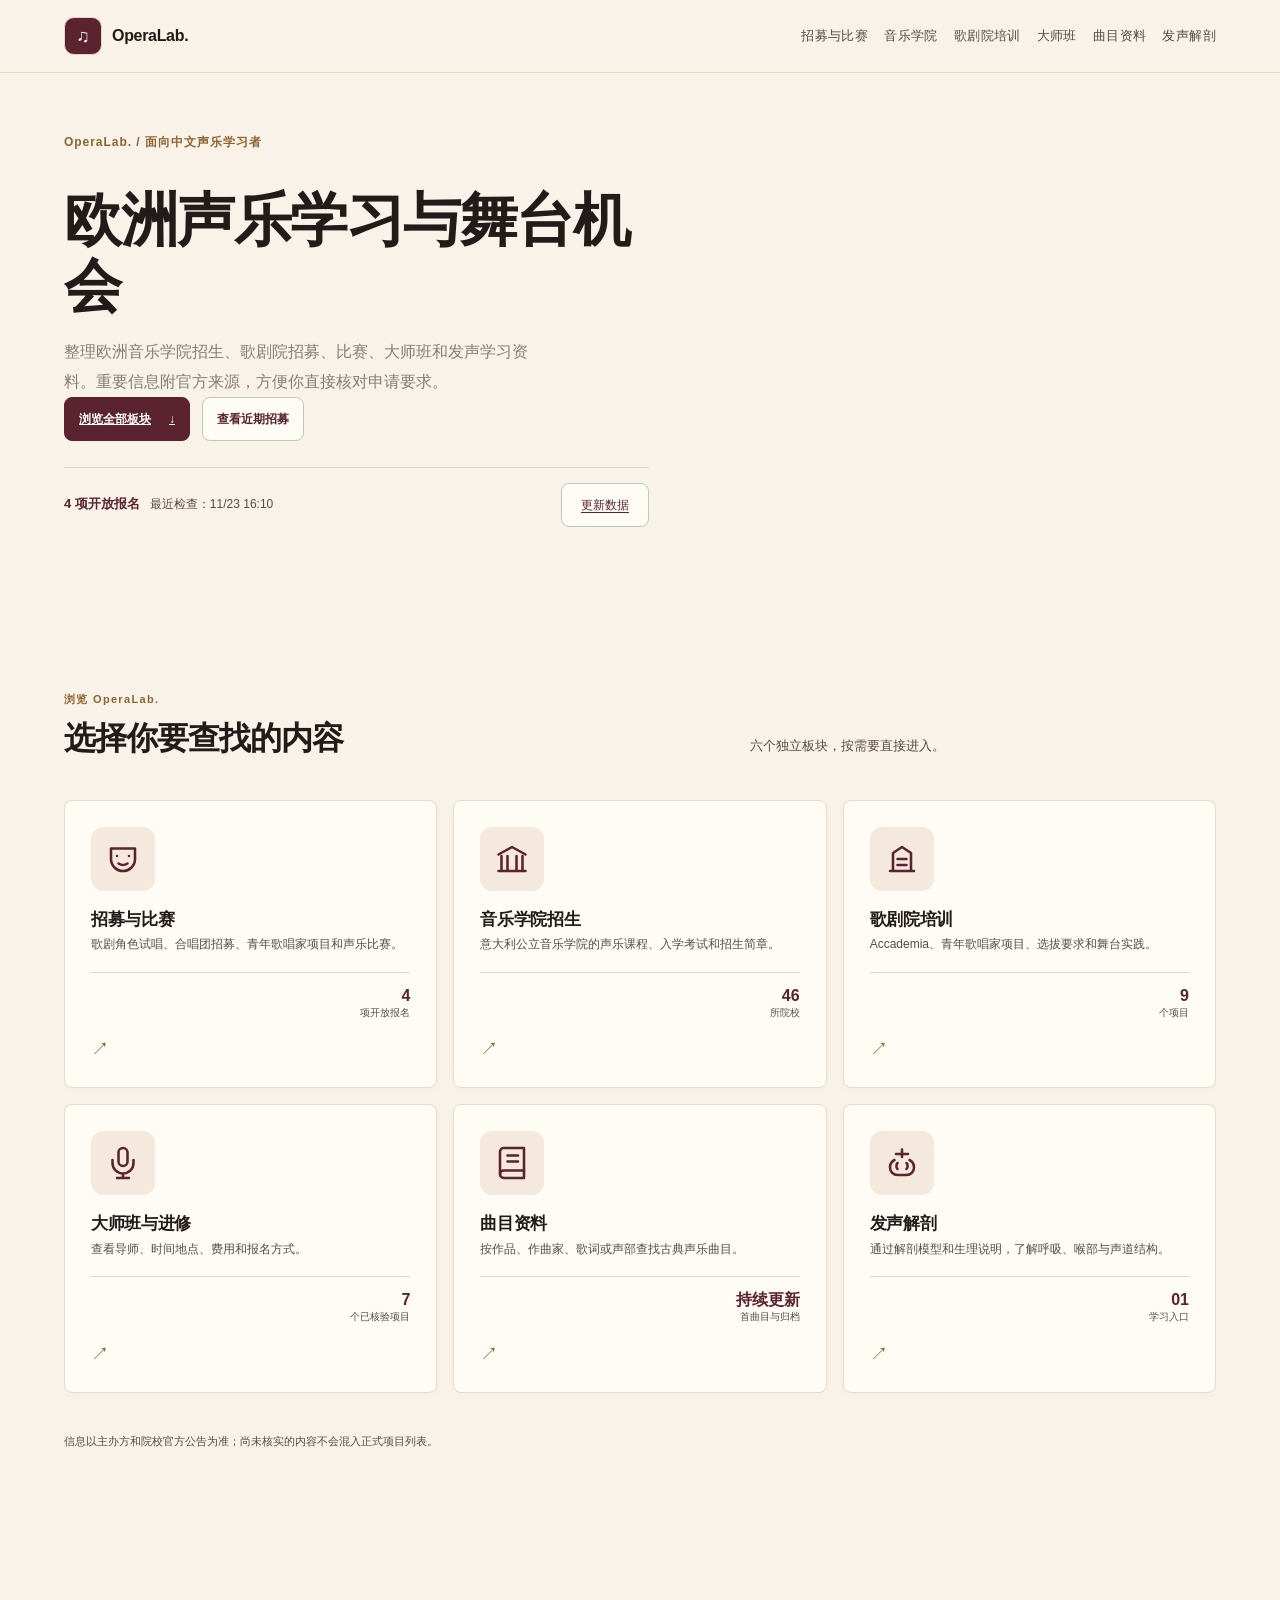
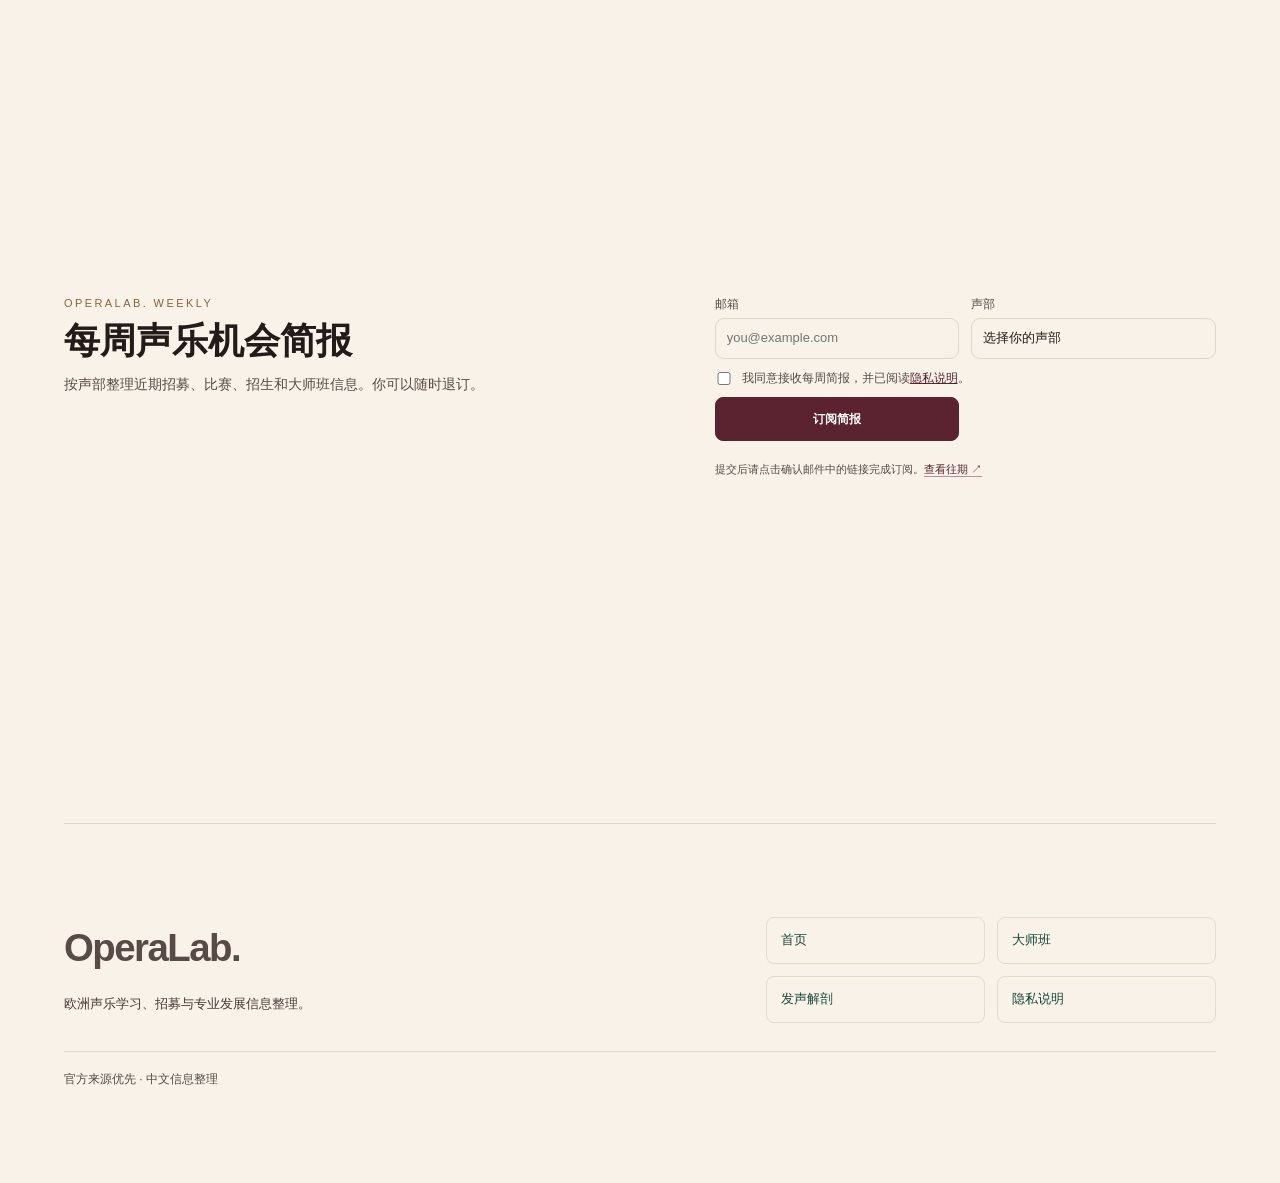
==== index.html @ c072522e "fix(analytics): use Cloudflare module beacon on index.html" ====
<!doctype html>
<html lang="zh-CN" data-type="software" data-radius="soft" data-motion>
<head>
  <meta charset="utf-8">
  <meta name="viewport" content="width=device-width, initial-scale=1, viewport-fit=cover">
  <meta name="theme-color" content="#5b2230">
  <meta name="page-type" content="software">
  <meta name="site-kind" content="software">
  <meta name="description" content="OperaLab. 为中国声乐学习者整理欧洲当前开放报名的声乐机会、音乐学院招生、比赛、大师班与古典声乐曲目资料，保留官方来源，方便核对申请要求。">
  <link rel="canonical" href="https://operalirico.github.io/Opera-Lirico/">
  <meta property="og:type" content="website">
  <meta property="og:locale" content="zh_CN">
  <meta property="og:site_name" content="OperaLab.">
  <meta property="og:title" content="OperaLab.｜欧洲声乐机会与申请信息">
  <meta property="og:description" content="为中国声乐学习者整理欧洲歌剧院招募、音乐学院招生、比赛、大师班与古典声乐曲目资料。">
  <meta property="og:url" content="https://operalirico.github.io/Opera-Lirico/">
  <meta property="og:image" content="https://operalirico.github.io/Opera-Lirico/og-image.png">
  <meta property="og:image:secure_url" content="https://operalirico.github.io/Opera-Lirico/og-image.png">
  <meta property="og:image:type" content="image/png">
  <meta property="og:image:width" content="1200">
  <meta property="og:image:height" content="630">
  <meta property="og:image:alt" content="OperaLab. 欧洲声乐机会与申请信息">
  <meta name="twitter:card" content="summary_large_image">
  <meta name="twitter:title" content="OperaLab.｜欧洲声乐机会、音乐学院招生与曲目资料">
  <meta name="twitter:description" content="为中国声乐学习者整理欧洲歌剧院招募、音乐学院招生、比赛、大师班与古典声乐曲目资料。">
  <meta name="twitter:image" content="https://operalirico.github.io/Opera-Lirico/og-image.png">
  <script type="application/ld+json">
  {
    "@context": "https://schema.org",
    "@type": "WebSite",
    "name": "OperaLab.",
    "alternateName": "OperaLab.",
    "url": "https://operalirico.github.io/Opera-Lirico/",
    "inLanguage": "zh-CN",
    "description": "为中国声乐学习者整理欧洲歌剧院招募、音乐学院招生、比赛、大师班与古典声乐曲目资料。"
  }
  </script>
  <meta name="apple-mobile-web-app-capable" content="yes">
  <meta name="apple-mobile-web-app-status-bar-style" content="black-translucent">
  <link rel="manifest" href="manifest.webmanifest">
  <link rel="icon" href="icon.svg" type="image/svg+xml">
  <link rel="apple-touch-icon" href="icon.svg">
  <link rel="stylesheet" href="styles.css?v=ux19">
  <link rel="stylesheet" href="hero-facts.css?v=1">
  <link rel="stylesheet" href="taste-home.css?v=1">
  <link rel="stylesheet" href="assets/motion/motion.css">
  <link rel="stylesheet" href="home-fix.css?v=1">
  <link rel="stylesheet" href="theme-wine.css?v=1">
  <link rel="stylesheet" href="taste-fix.css?v=1">
  <link rel="stylesheet" href="assets/opera-clean.css?v=1">
  <link rel="stylesheet" href="assets/motion/site-motion.css?v=1">
  <script>document.documentElement.classList.add('m-enter');setTimeout(()=>document.documentElement.classList.add('m-enter-done'),700)</script>
  <title>OperaLab.｜欧洲声乐机会、音乐学院招生与曲目资料</title>
</head>
<body class="taste-home">
  <header class="topbar nav">
  <a class="skip-link" href="#main-content">跳转至主要内容</a>
  <div class="wrap topbar-inner">
    <a class="brand" href="./" aria-label="OperaLab. 首页"><span class="brand-mark" aria-hidden="true">♫</span><span class="brand-text">OperaLab.</span></a>
    <nav class="nav-links" aria-label="主要板块">
      <a href="#open-calls" data-open="open-calls">招募与比赛</a>
      <a href="#conservatori" data-open="conservatori">音乐学院</a>
      <a href="#opera-academies" data-open="opera-academies">歌剧院培训</a>
      <a href="masterclasses.html">大师班</a>
      <a href="#music-library" data-open="music-library">曲目资料</a>
      <a href="voice-anatomy.html">发声解剖</a>
    </nav>
    <button id="installButton" class="install-button" hidden>安装到主屏幕</button>
  </div>
</header>
  <main id="main-content">
    <section id="top" class="shell wrap home-hero hero" data-enter aria-labelledby="home-title">
  <div class="home-hero-copy">
    <div class="home-kicker">OperaLab. / 面向中文声乐学习者</div>
    <h1 id="home-title">欧洲声乐学习与舞台机会</h1>
    <p class="home-lede" data-moment="word-highlight">整理欧洲音乐学院招生、歌剧院招募、比赛、大师班和发声学习资料。重要信息附官方来源，方便你直接核对申请要求。</p>
    <div class="home-actions">
      <a class="home-button home-button--primary" href="#tiles">浏览全部板块 <span aria-hidden="true">↓</span></a>
      <button class="home-text-link" type="button" data-open="open-calls">查看近期招募</button>
    </div>
    <div class="home-proof">
      <span class="home-proof-line"><b><span id="factCalls">—</span> 项开放报名</b><span id="updatedAt">正在载入最新数据…</span></span>
      <button id="refreshButton" class="home-refresh" type="button">更新数据</button>
    </div>
  </div>
</section>
    <section class="shell wrap home-section home-sections" id="tiles" aria-labelledby="opportunity-title">
  <div class="home-section-head">
    <div><span class="home-section-index">浏览 OperaLab.</span><h2 id="opportunity-title">选择你要查找的内容</h2></div>
    <p>六个独立板块，按需要直接进入。</p>
  </div>
  <div class="home-card-grid">
    <button class="tile" type="button" data-open="open-calls">
      <span class="tile-icon" aria-hidden="true"><svg viewBox="0 0 24 24" fill="none" stroke="currentColor" stroke-width="1.7" stroke-linecap="round" stroke-linejoin="round"><path d="M4 5h16v7a8 8 0 0 1-16 0z"/><path d="M8 10h.01M16 10h.01M9 15q3 2 6 0"/></svg></span>
      <span class="tile-main"><span class="tile-title">招募与比赛</span><span class="tile-desc">歌剧角色试唱、合唱团招募、青年歌唱家项目和声乐比赛。</span></span>
      <span class="tile-stat"><b id="statCalls">—</b><small>项开放报名</small></span><span class="tile-arrow" aria-hidden="true">↗</span>
    </button>
    <button class="tile" type="button" data-open="conservatori">
      <span class="tile-icon" aria-hidden="true"><svg viewBox="0 0 24 24" fill="none" stroke="currentColor" stroke-width="1.7" stroke-linecap="round" stroke-linejoin="round"><path d="m3 9 9-5 9 5M5 10v9m4-9v9m6-9v9m4-9v9M3 20h18"/></svg></span>
      <span class="tile-main"><span class="tile-title">音乐学院招生</span><span class="tile-desc">意大利公立音乐学院的声乐课程、入学考试和招生简章。</span></span>
      <span class="tile-stat"><b id="statSchools">—</b><small>所院校</small></span><span class="tile-arrow" aria-hidden="true">↗</span>
    </button>
    <button class="tile" type="button" data-open="opera-academies">
      <span class="tile-icon" aria-hidden="true"><svg viewBox="0 0 24 24" fill="none" stroke="currentColor" stroke-width="1.7" stroke-linecap="round" stroke-linejoin="round"><path d="M4 20h16M6 20V8l6-4 6 4v12M9 12h6M9 16h6"/></svg></span>
      <span class="tile-main"><span class="tile-title">歌剧院培训</span><span class="tile-desc">Accademia、青年歌唱家项目、选拔要求和舞台实践。</span></span>
      <span class="tile-stat"><b id="statAcademies">—</b><small>个项目</small></span><span class="tile-arrow" aria-hidden="true">↗</span>
    </button>
    <a class="tile tile-link" href="masterclasses.html">
      <span class="tile-icon" aria-hidden="true"><svg viewBox="0 0 24 24" fill="none" stroke="currentColor" stroke-width="1.7" stroke-linecap="round" stroke-linejoin="round"><rect x="9" y="2" width="6" height="12" rx="3"/><path d="M5 10v2a7 7 0 0 0 14 0v-2M12 19v3M8 22h8"/></svg></span>
      <span class="tile-main"><span class="tile-title">大师班与进修</span><span class="tile-desc">查看导师、时间地点、费用和报名方式。</span></span>
      <span class="tile-stat"><b id="statMasterclasses">—</b><small>个已核验项目</small></span><span class="tile-arrow" aria-hidden="true">↗</span>
    </a>
    <button class="tile" type="button" data-open="music-library">
      <span class="tile-icon" aria-hidden="true"><svg viewBox="0 0 24 24" fill="none" stroke="currentColor" stroke-width="1.7" stroke-linecap="round" stroke-linejoin="round"><path d="M4 19.5A2.5 2.5 0 0 1 6.5 17H20"/><path d="M6.5 2H20v20H6.5A2.5 2.5 0 0 1 4 19.5v-15A2.5 2.5 0 0 1 6.5 2z"/><path d="M9 7h7M9 11h7"/></svg></span>
      <span class="tile-main"><span class="tile-title">曲目资料</span><span class="tile-desc">按作品、作曲家、歌词或声部查找古典声乐曲目。</span></span>
      <span class="tile-stat"><b id="statSongs">—</b><small>首曲目与归档</small></span><span class="tile-arrow" aria-hidden="true">↗</span>
    </button>
    <a class="tile tile-link" href="voice-anatomy.html">
      <span class="tile-icon" aria-hidden="true"><svg viewBox="0 0 24 24" fill="none" stroke="currentColor" stroke-width="1.7" stroke-linecap="round" stroke-linejoin="round"><path d="M12 3v5M8 6h8M7 10c-2 1-3 3-3 5a5 5 0 0 0 5 5h6a5 5 0 0 0 5-5c0-2-1-4-3-5"/><path d="M9 12c-1 1-1 3 0 4m6-4c1 1 1 3 0 4"/></svg></span>
      <span class="tile-main"><span class="tile-title">发声解剖</span><span class="tile-desc">通过解剖模型和生理说明，了解呼吸、喉部与声道结构。</span></span>
      <span class="tile-stat"><b>01</b><small>学习入口</small></span><span class="tile-arrow" aria-hidden="true">↗</span>
    </a>
  </div>
  <p class="home-source-note">信息以主办方和院校官方公告为准；尚未核实的内容不会混入正式项目列表。</p>
</section>
    <section class="shell wrap section panel" id="open-calls" hidden>
      <button class="panel-back" type="button" data-back="tiles">← 返回首页</button>
      <div class="section-head">
        <div><div class="eyebrow">Auditions · Competitions</div><h2>近期开放项目</h2><p>这里整理目前开放报名的声乐机会，包括试唱、比赛和培训项目。截止日期按意大利当地时间显示；报名前请查看主办方最新公告，确认具体要求。</p></div>
        <span id="opportunityCount" class="count-pill">—</span>
      </div>
      <div id="opportunities" class="opportunity-list" aria-live="polite"></div>
    </section>
    <section class="shell wrap section music-section panel" id="music-library" hidden>
      <button class="panel-back" type="button" data-back="tiles">← 返回入口</button>
      <div class="section-head">
        <div><div class="eyebrow">Vocal Repertoire</div><h2>咏叹调及艺术歌曲汇总</h2><p>按作品名称、作曲家、歌词或声部查找歌剧咏叹调、各国艺术歌曲及其他古典声乐作品。各条目会提供目前已整理的作品信息和相关来源。</p></div>
        <span id="repertoireCount" class="count-pill">读取曲目…</span>
      </div>
      <form id="musicSearchForm" class="music-search" role="search">
        <label class="music-search-field">
          <span aria-hidden="true">⌕</span>
          <input id="musicSearchInput" type="search" placeholder="搜索作品、作曲家或歌词，例如 An die Musik" autocomplete="off" aria-label="搜索声乐曲目">
        </label>
        <button type="submit">搜索</button>
      </form>
      <div class="music-filter-row"><label class="music-voice-filter"><span>按声部筛选</span><select id="musicVoiceFilter" aria-label="按声部筛选曲目"><option value="all">全部声部</option><option value="tenor">男高音</option><option value="soprano">女高音</option><option value="mezzo">女中音</option><option value="contralto">女低音</option><option value="baritone">男中音</option><option value="bass">男低音</option></select></label></div>
      <div class="chipbar">
        <span>热门作品：</span>
        <button type="button" class="search-chip" data-query="Nessun dorma">Nessun dorma</button>
        <button type="button" class="search-chip" data-query="La donna è mobile">La donna è mobile</button>
        <button type="button" class="search-chip" data-query="Amarilli, mia bella">Amarilli</button>
        <button type="button" class="search-chip" data-query="Una furtiva lagrima">Una furtiva lagrima</button>
        <button type="button" class="search-chip" data-query="Nina">Nina</button>
        <button type="button" class="search-chip" data-query="Lascia ch'io pianga">Lascia ch'io pianga</button>
        <button type="button" class="search-chip" data-query="O mio babbino caro">O mio babbino caro</button>
        <button type="button" class="search-chip" data-query="Casta Diva">Casta Diva</button>
        <button type="button" class="search-chip" data-query="An die Musik">An die Musik</button>
        <button type="button" class="search-chip" data-query="Ständchen">Ständchen</button>
        <button type="button" class="search-chip" data-query="L'invitation au voyage">Duparc · L'invitation</button>
        <button type="button" class="search-chip" data-query="Ideale">Ideale</button>
      </div>
      <div id="musicSearchResults" aria-live="polite"></div>
      <p class="music-rights-note">点击“原文朗读”将跳转至 Google 翻译收听发音；乐谱链接将打开 IMSLP 的相关作品页面。不同版本的可用性和版权状态可能不同，使用或下载前请查看对应页面说明。</p>
    </section>
    <section class="shell wrap section panel" id="conservatori" hidden>
      <button class="panel-back" type="button" data-back="tiles">← 返回入口</button>
      <div class="section-head">
        <div><div class="eyebrow">Conservatorio · Ammissioni</div><h2>意大利公立音乐学院招生</h2><p>查看已收录院校的声乐课程、入学考试要求、报名时间、考试曲目及官方招生简章。各校安排每年都可能变化，请以学校当年发布的公告为准。</p></div>
        <span id="conservatoriCount" class="count-pill">—</span>
      </div>
      <div class="cons-toolbar">
        <label class="searchbox"><span aria-hidden="true">⌕</span><input id="consSearchInput" type="search" placeholder="搜索城市或院校名称，例如：米兰、博洛尼亚" autocomplete="off" aria-label="搜索院校"></label>
        <button id="consDateOnly" class="ghost-toggle" type="button" aria-pressed="false">只显示有明确日期的院校</button>
        <button id="consExpandAll" class="ghost-toggle" type="button" aria-pressed="false">展开全部院校</button>
      </div>
      <div id="consGroups" class="cons-groups" aria-live="polite"></div>
      <div id="conservatoriEmpty"></div>
    </section>
    <section class="shell wrap section panel" id="opera-academies" hidden>
      <button class="panel-back" type="button" data-back="tiles">← 返回入口</button>
      <div class="section-head">
        <div><div class="eyebrow">Opera Accademie</div><h2>歌剧院培训项目（Accademia）</h2><p>部分歌剧院和专业机构会开设面向青年歌唱家的培训项目，内容可能包括声乐指导、角色排演和舞台实践。这类项目不一定属于学历课程；培训时长、费用、选拔方式和结业证明，请以主办方公告为准。</p></div>
        <span id="academyCount" class="count-pill">—</span>
      </div>
      <div class="cons-toolbar">
        <label class="searchbox"><span aria-hidden="true">⌕</span><input id="academySearchInput" type="search" placeholder="搜索城市、剧院或 Accademia 名称" autocomplete="off" aria-label="搜索剧院学院与专业培养项目"></label>
        <button id="academyDateOnly" class="ghost-toggle" type="button" aria-pressed="false">只显示有明确日期的项目</button>
        <button id="academyExpandAll" class="ghost-toggle" type="button" aria-pressed="false">展开全部项目</button>
      </div>
      <div id="academyGroups" class="cons-groups" aria-live="polite"></div>
      <div id="academyEmpty"></div>
    </section>
    
    
    <section class="shell wrap newsletter-panel" aria-labelledby="newsletter-title">
  <div class="newsletter-content">
    <div class="newsletter-copy">
      <div class="eyebrow">OperaLab. Weekly</div>
      <h2 id="newsletter-title">每周声乐机会简报</h2>
      <p>按声部整理近期招募、比赛、招生和大师班信息。你可以随时退订。</p>
    </div>
    <form id="newsletterForm" class="newsletter-form" novalidate>
      <label class="nl-field" for="nlEmail"><span>邮箱</span><input id="nlEmail" name="email" type="email" inputmode="email" autocomplete="email" required placeholder="you@example.com"></label>
      <label class="nl-field" for="nlVoice"><span>声部</span>
        <select id="nlVoice" name="voice" required>
          <option value="">选择你的声部</option><option value="soprano">女高音 Soprano</option><option value="mezzo_soprano">女中音 Mezzo-soprano</option><option value="contralto">女低音 Contralto</option><option value="countertenor">假声男高音 Countertenor</option><option value="tenor">男高音 Tenore</option><option value="baritone">男中音 Baritono</option><option value="bass">男低音 Basso</option><option value="all_voices">不限声部</option>
        </select>
      </label>
      <label class="nl-consent" for="nlConsent"><input id="nlConsent" type="checkbox" required><span>我同意接收每周简报，并已阅读<a href="privacy.html">隐私说明</a>。</span></label>
      <input id="nlHp" class="nl-hp" type="text" name="company" tabindex="-1" autocomplete="off" aria-hidden="true">
      <button class="newsletter-link" type="submit" id="nlSubmit">订阅简报</button>
      <p id="nlStatus" class="nl-status" role="status" aria-live="polite"></p>
      <p class="nl-note">提交后请点击确认邮件中的链接完成订阅。<a href="https://buttondown.com/wl19971007/archive" target="_blank" rel="noopener noreferrer">查看往期 ↗</a></p>
    </form>
  </div>
</section>
  </main>
  <footer class="closing wrap"><div class="footer-inner"><div class="footer-brand"><strong>OperaLab.</strong><p>欧洲声乐学习、招募与专业发展信息整理。</p></div><nav aria-label="页脚导航"><a href="./">首页</a><a href="masterclasses.html">大师班</a><a href="voice-anatomy.html">发声解剖</a><a href="privacy.html">隐私说明</a></nav><span class="footer-note">官方来源优先 · 中文信息整理</span></div></footer>
  <script src="site-config.js?v=1" defer></script>
  <script type="module" src="https://static.cloudflareinsights.com/beacon.min.js" data-cf-beacon='{"token":"42879f330b824eb4843baa5bd13ba002"}'></script>
  <script src="subscribe.js?v=1" defer></script>
  <script src="app.js?v=ux15" defer></script>
  <script src="hero-facts.js?v=1" defer></script>
  <script src="structured-data.js?v=1" defer></script>
  <script type="module" src="assets/moments/moments.js"></script>
  <script type="module" src="assets/motion/motion.js"></script>
</body>
</html>
---- styles.css ----
:root{
  color-scheme:light;
  --ink:#15201c;
  --ink-soft:#46574f;
  --paper:#f6f1e6;
  --paper-2:#fffdf8;
  --line:#d9d0ba;
  --brand:#12352e;
  --brand-2:#1d4a3f;
  --gold:#8a5f2f;
  --action:#17483c;
      --gold-soft:#b98a4a;
  --shadow:0 1px 2px rgba(21,32,28,.06),0 12px 32px rgba(21,32,28,.08);
  --serif:"Iowan Old Style","Palatino Linotype",Palatino,"Book Antiqua",Georgia,"Songti SC",serif;
  --sans:-apple-system,BlinkMacSystemFont,"Segoe UI","Helvetica Neue","PingFang SC","Hiragino Sans GB","Microsoft YaHei",sans-serif;
}
*{box-sizing:border-box}
html{-webkit-text-size-adjust:100%}
body{margin:0;background:var(--paper);color:var(--ink);font-family:var(--sans);font-size:16px;line-height:1.6;text-rendering:optimizeLegibility}
body::before{content:"";position:fixed;inset:0;pointer-events:none;background:radial-gradient(1200px 600px at 12% -10%,rgba(185,138,74,.12),transparent 60%),radial-gradient(900px 500px at 92% 0,rgba(18,53,46,.08),transparent 65%);z-index:-1}
img,svg{max-width:100%}
a{color:var(--brand-2)}
h1,h2,h3,h4{font-family:var(--serif);font-weight:600;line-height:1.2;margin:0}
p{margin:0}
button{font:inherit;color:inherit}
:focus-visible{outline:2px solid var(--action);outline-offset:3px;}
.shell{width:100%;max-width:1120px;margin:0 auto;padding:0 24px}
.skip-link{position:absolute;left:-9999px;top:0;background:var(--brand);color:#fff;padding:10px 16px;z-index:100}
.skip-link:focus{left:12px;top:12px}
/* topbar */
.topbar{position:sticky;top:0;z-index:40;background:rgba(246,241,230,.86);backdrop-filter:saturate(140%) blur(12px);border-bottom:1px solid var(--line)}
.topbar-inner{display:flex;align-items:center;gap:18px;min-height:64px}
.brand{display:flex;align-items:center;gap:10px;text-decoration:none;color:var(--ink)}
.brand-mark{display:inline-flex;align-items:center;justify-content:center;width:34px;height:34px;border-radius:50%;background:var(--brand);color:#f3e9d3;font-size:17px}
.brand-text{display:flex;flex-direction:column;font-family:var(--serif);font-size:15px;letter-spacing:.02em}
.brand-text small{font-family:var(--sans);font-size:10px;letter-spacing:.18em;color:var(--ink-soft)}
.nav-links{display:flex;gap:4px;margin-left:auto;flex-wrap:wrap}
.nav-links a{padding:7px 12px;border-radius:999px;text-decoration:none;color:var(--ink-soft);font-size:13px;letter-spacing:.03em;transition:background .18s,color .18s}
.nav-links a:hover,.nav-links a:focus-visible{outline:2px solid var(--action);outline-offset:3px;}
.install-button{border:1px solid var(--line);background:var(--paper-2);border-radius:999px;padding:7px 14px;font-size:13px;cursor:pointer}
/* hero */
.hero{padding:56px 24px 28px}
.eyebrow{font-size:11px;letter-spacing:.22em;text-transform:uppercase;color:var(--gold);margin-bottom:14px}
.hero h1{font-size:clamp(30px,5vw,50px);letter-spacing:-.01em;max-width:18ch}
.hero h1 em{font-style:italic;color:var(--brand-2)}
.lede{margin-top:18px;max-width:62ch;color:var(--ink-soft);font-size:15px}
.hero-status{display:flex;align-items:center;gap:10px;margin-top:22px;color:var(--ink-soft);font-size:13px}
.live-dot{width:7px;height:7px;border-radius:50%;background:#2f7a5f;box-shadow:0 0 0 3px rgba(47,122,95,.15)}
.text-button{background:none;border:0;border-bottom:1px solid var(--line);padding:0 0 1px;font-size:13px;color:var(--brand-2);cursor:pointer}
.text-button:hover{border-color:var(--brand-2)}
/* tiles */
.tiles{display:grid;grid-template-columns:repeat(3,1fr);gap:16px;padding-bottom:20px}
.tile{display:flex;flex-direction:column;gap:10px;text-align:left;cursor:pointer;background:var(--paper-2);border:1px solid var(--line);border-radius:16px;padding:22px 20px 18px;box-shadow:var(--shadow);transition:transform .2s ease,box-shadow .2s ease,border-color .2s ease;appearance:none}
.tile:hover,.tile:focus-visible{outline:2px solid var(--action);outline-offset:3px;}
.tile-index{font-size:10px;letter-spacing:.18em;color:var(--gold)}
.tile-title{font-family:var(--serif);font-size:21px;letter-spacing:.01em}
.tile-desc{font-size:13px;color:var(--ink-soft);line-height:1.55;min-height:3.1em}
.tile-stat{margin-top:auto;padding-top:12px;border-top:1px solid var(--line);display:flex;align-items:baseline;gap:6px}
.tile-stat b{font-family:var(--serif);font-size:26px;line-height:1;color:var(--brand)}
.tile-stat span{font-size:11px;letter-spacing:.08em;color:var(--ink-soft)}
/* panels */
.section{padding-top:26px;padding-bottom:40px;scroll-margin-top:80px}
.panel[hidden]{display:none}
.panel-back{background:none;border:0;padding:6px 0;font-size:13px;color:var(--ink-soft);cursor:pointer;margin-bottom:14px}
.panel-back:hover{color:var(--brand)}
.section-head{display:flex;align-items:flex-end;gap:16px;flex-wrap:wrap;padding-bottom:18px;border-bottom:1px solid var(--line)}
.section-head h2{font-size:clamp(22px,3vw,30px)}
.section-head p{margin-top:8px;color:var(--ink-soft);font-size:13px;max-width:56ch}
.count-pill{margin-left:auto;font-size:11px;letter-spacing:.1em;padding:5px 11px;border:1px solid var(--line);border-radius:999px;color:var(--ink-soft);background:var(--paper-2);white-space:nowrap}
/* opportunities */
.opportunity-list{display:grid;grid-template-columns:repeat(auto-fit,minmax(300px,1fr));gap:18px;margin-top:24px}
.opportunity-card{background:var(--paper-2);border:1px solid var(--line);border-radius:14px;padding:20px;box-shadow:var(--shadow);display:flex;flex-direction:column;gap:10px}
.card-top{display:flex;align-items:center;gap:10px;justify-content:space-between;flex-wrap:wrap}
.badge{font-size:11px;letter-spacing:.06em;padding:4px 10px;border-radius:999px;background:rgba(138,95,47,.1);color:var(--gold)}
.badge--gold{background:#f3e4c8;color:#6d4715}
.deadline{font-size:12px;color:var(--gold)}
.opportunity-card h3{font-size:17px;line-height:1.35}
.opportunity-original{font-size:11px!important;color:var(--ink-soft)!important;margin-top:-7px;line-height:1.5}
.opportunity-card p{font-size:13px;color:var(--ink-soft)}
.card-meta{display:flex;gap:14px;flex-wrap:wrap;font-size:11px;letter-spacing:.04em;color:var(--ink-soft)}
.card-link{margin-top:auto;font-size:13px;text-decoration:none;color:var(--brand-2);border-top:1px solid var(--line);padding-top:12px;display:flex;justify-content:space-between}
.card-link:hover{color:var(--gold)}
.empty{border:1px dashed var(--line);border-radius:12px;padding:26px;text-align:center;color:var(--ink-soft);font-size:13px}
/* music */
.music-filter-row{display:flex;justify-content:flex-end;margin-top:12px}\n.music-voice-filter{display:flex;align-items:center;gap:9px;font-size:12px;color:var(--ink-soft)}\n.music-voice-filter select{border:1px solid var(--line);border-radius:999px;background:var(--paper-2);color:var(--brand);padding:7px 13px;font:inherit;max-width:180px}\n.music-voice-filter select:focus-visible{outline:2px solid var(--action);outline-offset:3px;}\n.music-search{display:flex;gap:10px;margin-top:20px;flex-wrap:wrap}
.music-search-field{display:flex;align-items:center;gap:8px;flex:1 1 320px;background:var(--paper-2);border:1px solid var(--line);border-radius:999px;padding:10px 16px}
.music-search-field input{flex:1;border:0;background:none;font-size:15px;outline:none;min-width:0}
.music-search button[type=submit]{border:0;border-radius:999px;background:var(--brand);color:#f4ecdb;padding:10px 22px;font-size:14px;cursor:pointer}
.music-search button[type=submit]:hover{background:var(--brand-2)}
.chipbar{display:flex;gap:8px;flex-wrap:wrap;margin-top:14px;font-size:12px;color:var(--ink-soft);align-items:center}
.search-chip{border:1px solid var(--line);background:var(--paper-2);border-radius:999px;padding:4px 10px;font-size:12px;cursor:pointer;color:var(--brand-2)}
.search-chip:hover{border-color:var(--gold-soft);color:var(--gold)}
.result-meta{margin-top:20px;font-size:12px;color:var(--ink-soft);display:flex;gap:8px;flex-wrap:wrap;align-items:center}
.music-result{background:var(--paper-2);border:1px solid var(--line);border-radius:14px;padding:20px;margin-top:14px;box-shadow:var(--shadow)}
.music-result-top{display:flex;gap:8px;flex-wrap:wrap}
.music-kind,.music-voice{font-size:10px;letter-spacing:.1em;text-transform:uppercase;padding:3px 8px;border-radius:999px;border:1px solid var(--line);color:var(--ink-soft)}
.music-result h3{font-size:20px;margin-top:10px}
.music-byline{font-size:12px;color:var(--ink-soft);margin-top:4px}
.music-hit{margin-top:10px;font-size:12px;background:#f6efdd;color:#6d4715;border-radius:8px;padding:8px 12px}
.music-text{margin-top:14px}
.music-text-label{font-size:10px;letter-spacing:.14em;text-transform:uppercase;color:var(--gold)}
.lyrics{font-family:var(--serif);font-size:15px;line-height:1.75;margin-top:6px;color:var(--ink)}
.lyrics[hidden],.lyrics-full[hidden]{display:none}
.lyrics-toggle{margin-top:8px;background:none;border:1px solid var(--line);border-radius:999px;padding:4px 12px;font-size:12px;cursor:pointer;color:var(--brand-2)}
.music-reading{display:flex;gap:14px;align-items:center;justify-content:space-between;flex-wrap:wrap;margin-top:14px;border-top:1px solid var(--line);padding-top:12px}
.music-reading p{font-size:12px;color:var(--ink-soft);margin-top:4px}
.reading-link,.score-download,.score-imslp{border-radius:999px;padding:8px 16px;font-size:13px;text-decoration:none;white-space:nowrap}
.reading-link{background:var(--brand);color:#f4ecdb}
.reading-link:hover{background:var(--brand-2)}
.score-download{background:#f3e4c8;color:#6d4715}
.score-imslp{border:1px solid var(--line);color:var(--brand-2)}
.score-imslp:hover{border-color:var(--gold-soft);color:var(--gold)}
.score-unavailable{font-size:11px;color:var(--ink-soft)}
.music-meaning{margin-top:14px;font-size:13px;color:var(--ink-soft);line-height:1.65}
.music-meaning strong{color:var(--ink);font-weight:600}
.music-score{display:flex;gap:14px;align-items:center;justify-content:space-between;flex-wrap:wrap;margin-top:14px;border-top:1px solid var(--line);padding-top:12px}
.music-score p{font-size:12px;color:var(--ink-soft);margin-top:4px;max-width:52ch}
.music-source{margin-top:12px;font-size:11px;color:var(--ink-soft);border-top:1px dashed var(--line);padding-top:10px}
.music-rights-note{margin-top:22px;font-size:11px;color:var(--ink-soft);line-height:1.7}
.music-empty{border:1px dashed var(--line);border-radius:12px;padding:24px;margin-top:18px;color:var(--ink-soft);font-size:13px}
.music-empty strong{display:block;color:var(--ink);font-family:var(--serif);font-size:16px;margin-bottom:6px}
.music-empty p{display:flex;gap:6px;flex-wrap:wrap;align-items:center;margin-top:8px}
/* conservatori */
.cons-toolbar{display:flex;gap:10px;align-items:center;flex-wrap:wrap;margin-top:18px}
.searchbox{display:flex;align-items:center;gap:8px;flex:1 1 280px;background:var(--paper-2);border:1px solid var(--line);border-radius:999px;padding:8px 14px}
.searchbox input{flex:1;border:0;background:none;outline:none;font-size:14px;min-width:0}
.ghost-toggle{border:1px solid var(--line);background:var(--paper-2);border-radius:999px;padding:7px 14px;font-size:12px;color:var(--ink-soft);cursor:pointer}
.ghost-toggle[aria-pressed="true"]{background:var(--brand);border-color:var(--brand);color:#f4ecdb}
.cons-groups{margin-top:22px;display:flex;flex-direction:column;gap:26px}
.cons-group-head{display:flex;align-items:baseline;gap:10px;border-bottom:1px solid var(--line);padding-bottom:8px}
.cons-group-head h3{font-size:17px}
.cons-group-head span{font-size:10px;letter-spacing:.14em;text-transform:uppercase;color:var(--ink-soft)}
.cons-list{margin-top:10px;display:flex;flex-direction:column;gap:2px}
.cons-card{border-bottom:1px solid var(--line)}
.cons-card summary{display:grid;grid-template-columns:auto 1fr auto auto;grid-template-areas:"city state caret caret" "school school school school" "line line line line";gap:2px 10px;padding:13px 4px;cursor:pointer;list-style:none;align-items:center}
.cons-card summary::-webkit-details-marker{display:none}
.cons-city{grid-area:city;font-size:12px;letter-spacing:.06em;color:var(--gold)}
.cons-state{grid-area:state;font-size:10px;letter-spacing:.06em;padding:3px 9px;border-radius:999px;white-space:nowrap;justify-self:start}
.cons-caret{grid-area:caret;font-size:18px;color:var(--ink-soft);transition:transform .18s ease;justify-self:end}
.cons-card[open] .cons-caret{transform:rotate(90deg)}
.cons-school{grid-area:school;font-family:var(--serif);font-size:16px;line-height:1.3}
.cons-line{grid-area:line;font-size:12px;color:var(--ink-soft)}
.state--open{background:#f3e4c8;color:#6d4715}
.state--closed{background:#e6ece8;color:#4a5b52}
.state--offline{background:#f1e6e6;color:#7b4a4a}
.state--neutral{background:#ececec;color:#5b5b5b}
.cons-body{padding:4px 0 18px}
.cons-zh{background:#fbf7ee;border-left:3px solid var(--gold-soft);border-radius:0 10px 10px 0;padding:14px 16px;display:flex;flex-direction:column;gap:8px}
.cons-zh p{font-size:13px;line-height:1.7;color:var(--ink)}
.zh-key{display:inline-block;font-size:11px;letter-spacing:.06em;color:var(--gold);margin-right:8px}
.cons-orig-wrap{margin-top:6px}
.cons-orig-wrap summary{font-size:12px;color:var(--ink-soft);cursor:pointer;padding:6px 0;list-style:none}
.cons-orig{margin-top:6px;font-size:12px;line-height:1.75;color:var(--ink-soft);background:#faf8f2;border:1px solid var(--line);border-radius:10px;padding:12px 14px}
.orig-key{display:block;font-size:10px;letter-spacing:.1em;text-transform:uppercase;color:var(--gold);margin-bottom:2px}
.cons-stale{display:inline-block;margin-top:8px;font-size:11px;color:#7b4a4a}
.cons-docs{display:flex;gap:8px;flex-wrap:wrap;align-items:center;margin-top:12px;padding-top:10px;border-top:1px dashed var(--line)}
.docs-key{font-size:10px;letter-spacing:.12em;text-transform:uppercase;color:var(--ink-soft)}
.doc-link{border:1px solid var(--line);border-radius:999px;padding:5px 12px;font-size:12px;text-decoration:none;color:var(--brand-2);background:var(--paper-2);max-width:100%;overflow:hidden;text-overflow:ellipsis;white-space:nowrap}
.doc-link:hover{border-color:var(--gold-soft);color:var(--gold)}
.doc-link--local{background:#f3e4c8;border-color:#e0cba5;color:#6d4715}
/* pdf shelf */
.pdf-toolbar{margin-top:18px;max-width:620px}
.pdf-list{display:grid;grid-template-columns:repeat(auto-fill,minmax(280px,1fr));gap:16px;margin-top:22px}
.pdf-card{background:var(--paper-2);border:1px solid var(--line);border-radius:14px;padding:18px;box-shadow:var(--shadow);display:flex;flex-direction:column;gap:8px}
.pdf-top{display:flex;align-items:center;justify-content:space-between;gap:10px}
.pdf-city{font-size:11px;letter-spacing:.08em;color:var(--gold)}
.pdf-kind{font-size:10px;letter-spacing:.06em;padding:3px 9px;border-radius:999px;border:1px solid var(--line);color:var(--ink-soft)}
.pdf-kind--local{background:#f3e4c8;border-color:#e0cba5;color:#6d4715}
.pdf-card h3{font-size:16px;line-height:1.35}
.pdf-note{font-size:12px;color:var(--ink-soft)}
.pdf-file{font-size:11px;color:var(--ink-soft);word-break:break-all;font-family:var(--serif)}
.pdf-actions{display:flex;gap:8px;flex-wrap:wrap;margin-top:auto;padding-top:10px;border-top:1px solid var(--line)}
/* footer */
footer{padding:34px 24px 56px;border-top:1px solid var(--line);margin-top:20px;display:flex;flex-direction:column;gap:6px;font-size:11px;color:var(--ink-soft)}
footer a{color:var(--ink-soft);text-decoration:none;border-bottom:1px solid var(--line)}
.footnote{line-height:1.7;color:var(--ink-soft)}

@media (max-width:980px){
  .tiles{grid-template-columns:repeat(2,1fr)}
  .hero{padding-top:40px}
}
@media (max-width:620px){
  .shell{padding:0 18px}
  .topbar-inner{min-height:58px;gap:10px}
  .nav-links{order:3;width:100%;justify-content:flex-start;padding-bottom:10px;margin-left:0}
  .install-button{margin-left:auto}
  .tiles{grid-template-columns:1fr;gap:12px}
  .section-head{flex-direction:column;align-items:flex-start}
  .count-pill{margin-left:0}
  .cons-card summary{grid-template-columns:auto 1fr auto;grid-template-areas:"city state caret" "school school caret" "line line line"}
}
@media (prefers-color-scheme:dark){
  :root{
    color-scheme:dark;
    --ink:#efe9dc;
    --ink-soft:#a8b3ac;
    --paper:#111613;
    --paper-2:#18201d;
    --line:#2b3733;
    --brand:#0d2b25;
    --brand-2:#8fc7b5;
    --gold:#e0b074;
    --gold-soft:#e8c58f;
    --shadow:0 1px 2px rgba(0,0,0,.4),0 14px 34px rgba(0,0,0,.45);
  }
  body::before{background:radial-gradient(1000px 520px at 10% -12%,rgba(224,176,116,.1),transparent 62%),radial-gradient(900px 480px at 94% 0,rgba(143,199,181,.08),transparent 65%)}
  .topbar{background:rgba(17,22,19,.86)}
  .brand-mark{background:#f3e9d3;color:#12211c}
  .tile-stat b{color:#e8c58f}
  .tile-stat span{color:#a8b3ac}
  .badge,.badge--gold,.cons-state.state--open,.doc-link--local,.pdf-kind--local,.score-download{background:#3a2c1a;color:#f0c08a;border-color:#4a3722}
  .deadline{color:#e6b078}
  .music-hit{background:#2a2318;color:#ecc392}
  .cons-state.state--closed{background:#202b27;color:#93a29b}
  .cons-state.state--offline{background:#2b2220;color:#c79a9a}
  .cons-state.state--neutral{background:#242927;color:#a8b3ac}
  .cons-zh{background:#1b2420;border-left-color:#5a4a30}
  .cons-orig{background:#151c19;border-color:var(--line)}
  .music-search button[type=submit],.reading-link{background:#8fc7b5;color:#0f1b17}
  .music-search button[type=submit]:hover,.reading-link:hover{background:#a7d6c5}
  .ghost-toggle[aria-pressed="true"]{background:#8fc7b5;border-color:#8fc7b5;color:#0f1b17}
}


/* Curated repertoire landing groups */
.music-feature-group{margin:22px 0 28px;padding-top:14px;border-top:1px solid var(--line,#e7e2d8)}
.music-feature-group h3{margin:0 0 12px;font-size:1.05rem;color:var(--ink,#20332e)}
.music-feature-list{display:grid;grid-template-columns:repeat(auto-fit,minmax(220px,1fr));gap:9px}
.music-feature-item{display:flex;flex-direction:column;align-items:flex-start;gap:4px;padding:12px 14px;border:1px solid var(--line,#e7e2d8);border-radius:12px;background:var(--surface,#fff);color:inherit;text-align:left;cursor:pointer}
.music-feature-item:hover{border-color:var(--accent,#547c6c);transform:translateY(-1px)}
.music-feature-item strong{font-size:.94rem}
.music-feature-item span{font-size:.8rem;color:var(--muted,#68746e)}


/* newsletter */
.newsletter-panel{display:flex;align-items:center;justify-content:space-between;gap:24px;margin-top:28px;margin-bottom:28px;padding-top:26px;padding-bottom:26px;border:1px solid var(--line);border-radius:16px;background:var(--paper-2);box-shadow:var(--shadow)}
.newsletter-copy{max-width:62ch}
.newsletter-copy .eyebrow{margin-bottom:8px}
.newsletter-copy h2{font-size:clamp(21px,3vw,28px)}
.newsletter-copy p{margin-top:8px;color:var(--ink-soft);font-size:13px}
.newsletter-link{display:inline-flex;align-items:center;gap:10px;flex:0 0 auto;padding:11px 18px;border-radius:999px;background:var(--brand);color:#f4ecdb;text-decoration:none;font-size:13px}
.newsletter-link:hover{background:var(--brand-2);color:#fff}
@media(max-width:620px){.newsletter-panel{align-items:flex-start;flex-direction:column}.newsletter-link{width:100%;justify-content:center}}


/* Mobile layout refinement: prevent the header and content grids from being squeezed. */
@media (max-width: 620px) {
  .topbar-inner {
    display: flex;
    flex-wrap: wrap;
    align-items: center;
    row-gap: 6px;
    padding-top: 8px;
  }
  .brand { min-width: 0; }
  .brand-text { font-size: 14px; }
  .brand-text small { font-size: 9px; letter-spacing: .12em; }
  .nav-links {
    order: 3;
    display: flex;
    flex: 0 0 100%;
    width: 100%;
    min-width: 0;
    flex-wrap: nowrap;
    overflow-x: auto;
    overflow-y: hidden;
    gap: 4px;
    padding: 0 0 9px;
    scrollbar-width: thin;
    -webkit-overflow-scrolling: touch;
  }
  .nav-links a {
    flex: 0 0 auto;
    white-space: nowrap;
    padding: 8px 11px;
    font-size: 13px;
  }
  .install-button { flex: 0 0 auto; }
  .hero { padding: 34px 18px 24px; }
  .hero h1 {
    max-width: none;
    font-size: clamp(28px, 8vw, 38px);
    line-height: 1.28;
    letter-spacing: 0;
    overflow-wrap: anywhere;
  }
  .lede { font-size: 15px; line-height: 1.75; }
  .hero-status { flex-wrap: wrap; align-items: flex-start; }
  .tile { padding: 19px 18px 17px; }
  .tile-desc { min-height: 0; font-size: 14px; line-height: 1.7; }
  .opportunity-list,
  .pdf-list { grid-template-columns: minmax(0, 1fr); }
  .opportunity-card,
  .pdf-card,
  .music-result { min-width: 0; }
  .section-head p,
  .newsletter-copy p { font-size: 14px; line-height: 1.75; }
  .cons-zh p,
  .cons-line { overflow-wrap: anywhere; }
  .doc-link { white-space: normal; overflow-wrap: anywhere; }
  .newsletter-panel { padding: 22px 18px; }
}

@media (max-width: 380px) {
  .shell { padding-left: 15px; padding-right: 15px; }
  .hero { padding-left: 15px; padding-right: 15px; }
  .brand-text small { letter-spacing: .08em; }
  .tile-title { font-size: 20px; }
  .count-pill { white-space: normal; }
}


/* The homepage masterclass entry is an anchor styled as a tile.
   Reset native anchor decoration in every interaction state (including iOS Safari). */
.tiles > a.tile,
.tiles > a.tile:link,
.tiles > a.tile:visited,
.tiles > a.tile:hover,
.tiles > a.tile:focus,
.tiles > a.tile:focus-visible,
.tiles > a.tile:active,
.tiles > a.tile:-webkit-any-link,
.tiles > a.tile:-webkit-any-link:visited {
  color: var(--ink);
  text-decoration: none !important;
  text-decoration-line: none !important;
  -webkit-text-decoration: none !important;
  border-bottom: 0 !important;
}
.tiles > a.tile .tile-index,
.tiles > a.tile .tile-title,
.tiles > a.tile .tile-desc,
.tiles > a.tile .tile-stat,
.tiles > a.tile .tile-stat b,
.tiles > a.tile .tile-stat span {
  text-decoration: none !important;
  text-decoration-line: none !important;
  -webkit-text-decoration: none !important;
}

/* newsletter signup form */
.newsletter-form{flex:0 0 320px;display:flex;flex-direction:column;gap:10px;max-width:320px}
.nl-field{display:flex;flex-direction:column;gap:4px;font-size:12px;color:var(--ink-soft)}
.nl-field input,.nl-field select{appearance:none;width:100%;padding:9px 11px;border:1px solid var(--line);border-radius:9px;background:var(--paper);color:var(--ink);font:inherit;font-size:13px}
.nl-field input:focus-visible,.nl-field select:focus-visible{outline:2px solid var(--action);outline-offset:3px;}
.nl-consent{display:flex;gap:8px;align-items:flex-start;font-size:12px;color:var(--ink-soft);line-height:1.5}
.nl-consent input{margin-top:2px;flex:0 0 auto}
.nl-consent a{color:var(--brand)}
.nl-hp{position:absolute;left:-9999px;width:1px;height:1px;opacity:0;pointer-events:none}
.newsletter-form .newsletter-link{width:100%;justify-content:center;border:0;cursor:pointer;font:inherit;font-size:13px}
.newsletter-form .newsletter-link:disabled{opacity:.65;cursor:progress}
.nl-status{margin:0;font-size:12px;line-height:1.5;color:var(--ink-soft)}
.nl-status[data-state="ok"]{color:var(--brand)}
.nl-status[data-state="error"]{color:#a4341f}
.nl-note{margin:0;font-size:11px;color:var(--ink-soft)}
.nl-note a{color:var(--brand)}
@media(max-width:620px){.newsletter-form{flex:1 1 auto;max-width:none;width:100%}}
---- hero-facts.css ----
/* 首屏证据条：把已经算好的真实数字提到第一屏 */
.hero-facts{display:grid;grid-template-columns:repeat(4,auto);justify-content:start;column-gap:38px;row-gap:16px;margin-top:32px;padding-top:22px;border-top:1px solid var(--line)}
.fact{display:flex;flex-direction:column;gap:3px;min-width:0}
.fact b{font-family:var(--serif);font-size:31px;line-height:1.05;color:var(--brand);font-variant-numeric:tabular-nums;letter-spacing:-.01em}
.fact span{font-size:11px;letter-spacing:.06em;color:var(--ink-soft);line-height:1.45}
@media (max-width:760px){
  .hero-facts{grid-template-columns:repeat(2,minmax(0,1fr));column-gap:24px}
  .fact b{font-size:26px}
}
---- taste-home.css ----
:root{
  --ink:#17231f;--ink-soft:#47554d;--paper:#f6f7f4;--paper-2:#fff;--line:#dce3dd;
  --brand:#17483c;--brand-2:#205b4c;--gold:#59675f;--gold-soft:#c5d0c8;--bg:var(--paper);--surface:var(--paper-2);--accent:var(--brand-2);--font-display:"Host Grotesk","PingFang SC","Hiragino Sans GB","Microsoft YaHei",sans-serif;--display-weight:600;--display-tracking:-.03em;--t-h2:clamp(27px,4vw,48px);--r-lg:12px;
  --shadow:0 1px 2px rgba(20,38,30,.035),0 10px 28px rgba(20,38,30,.055);
  --serif:"Host Grotesk","PingFang SC","Hiragino Sans GB","Microsoft YaHei",sans-serif;
  --sans:"Host Grotesk","PingFang SC","Hiragino Sans GB","Microsoft YaHei",sans-serif;
}
body.taste-home{background:var(--paper);color:var(--ink)}
body.taste-home::before{display:none}
body.taste-home .topbar{background:rgba(246,247,244,.94);backdrop-filter:blur(12px);border-bottom:1px solid var(--line)}
body.taste-home .topbar-inner{max-width:1240px;min-height:72px;gap:28px}
body.taste-home .shell{max-width:1240px}
body.taste-home .brand-mark{width:38px;height:38px;border:1px solid var(--line);border-radius:10px;background:var(--brand);color:#fff;font-size:18px}
body.taste-home .brand-text{font-family:var(--sans);font-size:16px;font-weight:600;letter-spacing:-.02em}
body.taste-home .brand-text small{font-size:9px;letter-spacing:.12em;color:var(--ink-soft)}
body.taste-home nav.nav-links{gap:18px}
body.taste-home nav.nav-links a{padding:8px 0;border-radius:0;color:var(--ink-soft);font-size:13px}
body.taste-home nav.nav-links a:hover,body.taste-home nav.nav-links a:focus-visible{background:transparent;color:var(--brand);text-decoration:underline;text-underline-offset:5px}
body.taste-home .install-button{border-radius:8px;background:transparent;border-color:var(--line)}
.home-hero{max-width:1240px;min-height:calc(100svh - 72px);display:grid;grid-template-columns:minmax(0,1.05fr) minmax(360px,.88fr);align-items:center;gap:clamp(36px,6vw,88px);padding-top:58px;padding-bottom:72px}
.home-hero-copy{max-width:650px}
.home-kicker,.home-section-index{display:inline-block;color:var(--gold);font-size:13px;font-weight:600;letter-spacing:0}
.home-hero h1{max-width:12ch;margin:20px 0 0;font-family:var(--serif);font-size:clamp(42px,5.3vw,72px);font-weight:600;line-height:1.12;letter-spacing:-.045em}
.home-hero h1 em{display:block;margin-top:4px;color:var(--brand-2);font-style:normal}
.home-lede{max-width:54ch;margin-top:24px;color:var(--ink-soft);font-size:17px;line-height:1.8}
.home-actions{display:flex;align-items:center;gap:22px;flex-wrap:wrap;margin-top:30px}
.home-button{min-height:48px;display:inline-flex;align-items:center;justify-content:center;gap:18px;padding:0 19px;border:1px solid var(--brand);border-radius:8px;font:600 14px var(--sans);cursor:pointer;transition:transform .15s ease,background .15s ease,border-color .15s ease}
.home-button--primary{background:var(--brand);color:#fff}
.home-button--primary:hover{background:var(--brand-2);border-color:var(--brand-2);transform:translateY(-1px)}
.home-button--primary:active{transform:translateY(1px)}
.home-text-link{padding:8px 0;border:0;border-bottom:1px solid var(--line);background:none;color:var(--brand);font:600 14px var(--sans);cursor:pointer}
.home-text-link:hover{border-color:var(--brand)}
.home-proof{display:flex;align-items:center;gap:14px;margin-top:42px;padding-top:20px;border-top:1px solid var(--line)}
.home-proof-number{display:flex;align-items:baseline;gap:4px;color:var(--brand)}
.home-proof-number strong{font:600 40px/1 var(--serif);font-variant-numeric:tabular-nums}
.home-proof-number span{font-size:13px}
.home-proof-copy{display:flex;flex-direction:column;gap:3px;min-width:0}
.home-proof-copy b{font-size:13px;font-weight:600}
.home-proof-copy span{font-size:13px;color:var(--ink-soft)}
.home-refresh{margin-left:auto;padding:5px 0;border:0;border-bottom:1px solid var(--line);background:none;color:var(--ink-soft);font:13px var(--sans);cursor:pointer;white-space:nowrap}
.home-refresh:hover{color:var(--brand);border-color:var(--brand)}
.home-app{width:100%;max-width:510px;justify-self:end;padding:24px 26px 18px;border:1px solid var(--line);border-radius:16px;background:var(--paper-2);box-shadow:var(--shadow)}
.home-app-head{display:flex;align-items:center;justify-content:space-between;gap:14px;padding-bottom:20px;border-bottom:1px solid var(--line)}
.home-app-head>div{display:flex;flex-direction:column;gap:5px}
.home-app-overline{color:var(--gold);font-size:13px}
.home-app-head strong{font-size:19px;font-weight:600;letter-spacing:-.02em}
.home-app-state{display:inline-flex;align-items:center;gap:7px;color:var(--ink-soft);font-size:13px;white-space:nowrap}
.home-app-state i{width:7px;height:7px;border-radius:50%;background:#3d8065}
.home-app-list{display:flex;flex-direction:column}
.home-app-row{display:grid;grid-template-columns:34px minmax(0,1fr) 20px;align-items:center;gap:13px;width:100%;min-height:76px;padding:13px 2px;border:0;border-bottom:1px solid var(--line);background:transparent;color:inherit;text-align:left;text-decoration:none;cursor:pointer;transition:transform .15s ease,color .15s ease}
.home-app-row:hover{transform:translateY(-2px);color:var(--brand)}
.home-app-number{color:var(--gold);font-size:13px;font-variant-numeric:tabular-nums}
.home-app-copy{display:flex;flex-direction:column;gap:4px;min-width:0}
.home-app-copy strong{font-size:15px;font-weight:600}
.home-app-copy small{color:var(--ink-soft);font-size:13px;line-height:1.5}
.home-app-arrow{color:var(--brand);font-size:18px;text-align:right}
.home-app-foot{display:flex;justify-content:space-between;gap:8px;flex-wrap:wrap;padding-top:16px;color:var(--ink-soft);font-size:13px}
.home-section{max-width:1240px;min-height:calc(100svh - 72px);padding-top:78px;padding-bottom:78px;scroll-margin-top:84px}
.home-section-head{display:flex;align-items:end;justify-content:space-between;gap:28px;margin-bottom:34px}
.home-section-head>div{max-width:680px}
.home-section-head h2{margin-top:12px;font:600 clamp(28px,3vw,40px)/1.18 var(--serif);letter-spacing:-.03em}
.home-section-head>p{max-width:42ch;color:var(--ink-soft);font-size:15px;line-height:1.75}
#tiles.tiles{display:block}
.home-card-grid{display:grid;grid-template-columns:repeat(3,minmax(0,1fr));gap:16px}
.home-card-grid .tile{min-height:286px;display:flex;flex-direction:column;align-items:flex-start;gap:14px;padding:24px 23px 20px;border:1px solid var(--line);border-radius:12px;background:var(--paper-2);box-shadow:none;text-align:left;cursor:pointer;transition:transform .15s ease,border-color .15s ease,background .15s ease}
.home-card-grid .tile:hover,.home-card-grid .tile:focus-visible{transform:translateY(-2px);border-color:#9aafa4;box-shadow:none}
.home-card-grid .tile-index{color:var(--gold);font-size:13px;letter-spacing:0}
.home-card-grid .tile-title{font:600 22px/1.3 var(--serif);letter-spacing:-.02em}
.home-card-grid .tile-desc{min-height:0;color:var(--ink-soft);font-size:14px;line-height:1.75}
.home-card-grid .tile-stat{width:100%;margin-top:auto;padding-top:15px;border-top:1px solid var(--line);gap:8px}
.home-card-grid .tile-stat b{font:600 23px/1 var(--serif);color:var(--brand)}
.home-card-grid .tile-stat span{font-size:13px;letter-spacing:0;color:var(--ink-soft)}
.home-resources{background:transparent}
.home-resource-list{border-top:1px solid var(--line)}
.home-resource{display:grid;grid-template-columns:48px minmax(0,1fr) 130px 24px;align-items:center;gap:18px;width:100%;min-height:104px;padding:18px 4px;border:0;border-bottom:1px solid var(--line);background:transparent;color:inherit;text-align:left;text-decoration:none;cursor:pointer;transition:background .15s ease,transform .15s ease}
.home-resource:hover{background:rgba(23,72,60,.035);transform:translateY(-2px)}
.home-resource-no{color:var(--gold);font-size:13px}
.home-resource-main{display:flex;flex-direction:column;gap:6px;min-width:0}
.home-resource-main strong{font:600 19px/1.3 var(--serif)}
.home-resource-main small{color:var(--ink-soft);font-size:13px;line-height:1.6}
.home-resource-count{display:flex;flex-direction:column;gap:3px;text-align:right}
.home-resource-count b{font:600 22px/1 var(--serif);color:var(--brand)}
.home-resource-count small{color:var(--ink-soft);font-size:13px}
.home-resource-arrow{color:var(--brand);font-size:18px;text-align:right}
.home-verification{display:flex;flex-direction:column;justify-content:center}
.home-verification .home-section-head{margin-bottom:28px}
.taste-statement{max-width:1000px;margin:0;padding:0;color:var(--ink);font:600 clamp(27px,4vw,48px)/1.35 var(--serif);letter-spacing:-.025em}
body.taste-home .taste-statement.mo-wh__text{font-family:var(--font-display);font-weight:var(--display-weight);font-size:var(--t-h2);line-height:1.35;letter-spacing:var(--display-tracking)}
.taste-statement strong{color:var(--brand);font-weight:700}
.home-process-line{display:flex;align-items:center;gap:14px;flex-wrap:wrap;margin-top:42px;padding-top:22px;border-top:1px solid var(--line);color:var(--ink-soft);font-size:13px}
.home-process-line i{width:30px;height:1px;background:var(--gold-soft)}
body.taste-home .newsletter-panel{max-width:1192px;margin:20px auto 64px;padding:30px;border:1px solid var(--line);border-radius:12px;background:var(--paper-2);box-shadow:none}
body.taste-home .newsletter-copy h2{font:600 26px/1.25 var(--serif)}
body.taste-home .newsletter-copy p{font-size:14px;line-height:1.7}
body.taste-home .newsletter-link{min-height:46px;border-radius:8px;background:var(--brand)}
body.taste-home footer{max-width:1240px;margin:0 auto;padding:28px 24px 48px;border-top:1px solid var(--line);font-size:13px}
body.taste-home .panel-back{border-bottom:1px solid var(--line);padding-bottom:4px}
body.taste-home .opportunity-card,body.taste-home .pdf-card,body.taste-home .music-result{border-radius:12px;box-shadow:none}
body.taste-home .opportunity-card:hover,body.taste-home .pdf-card:hover{transform:translateY(-2px)}
.home-hero-copy[data-enter],.home-app[data-enter]{opacity:0;transform:translateY(12px);animation:tasteEnter .75s cubic-bezier(.22,1,.36,1) forwards}
.home-app[data-enter]{animation-delay:.12s}
@keyframes tasteEnter{to{opacity:1;transform:translateY(0)}}
@media(max-width:1023px){
  .home-hero{grid-template-columns:1fr;gap:38px;min-height:auto;padding-top:64px;padding-bottom:72px}
  .home-hero-copy{max-width:760px}
  .home-app{justify-self:start;max-width:680px}
  .home-section{min-height:auto;padding-top:64px;padding-bottom:64px}
  .home-card-grid{grid-template-columns:repeat(2,minmax(0,1fr))}
  .home-card-grid .tile:last-child{grid-column:1/-1;min-height:230px}
}
@media(max-width:620px){
  body.taste-home .topbar-inner{min-height:58px;gap:10px;padding-top:7px}
  body.taste-home nav.nav-links{order:3;display:flex;flex:0 0 100%;width:100%;margin:0;gap:20px;overflow-x:auto;overflow-y:hidden;padding:0 0 9px;white-space:nowrap}
  body.taste-home nav.nav-links a{flex:0 0 auto;font-size:13px}
  .home-hero{min-height:auto;gap:22px;padding-top:30px;padding-bottom:34px}
  .home-hero h1{max-width:10ch;margin-top:14px;font-size:clamp(38px,10vw,48px);line-height:1.16}
  .home-lede{margin-top:18px;font-size:15px;line-height:1.8}
  .home-actions{align-items:flex-start;gap:12px;margin-top:22px}
  .home-button{min-height:46px;padding:0 14px;font-size:13px}
  .home-text-link{font-size:13px}
  .home-proof{gap:10px;margin-top:30px;padding-top:16px}
  .home-proof-number strong{font-size:34px}
  .home-proof-copy b{font-size:13px}
  .home-proof-copy span{font-size:13px}
  .home-refresh{font-size:13px}
  .home-app{padding:14px 16px 12px;border-radius:12px}
  .home-app-head{padding-bottom:12px}.home-app-head strong{font-size:17px}
  .home-app-row{min-height:54px;padding:8px 2px;grid-template-columns:28px minmax(0,1fr) 18px;gap:9px}
  .home-app-copy strong{font-size:14px}
  .home-app-copy small{font-size:13px}
  .home-app-foot{font-size:13px;padding-top:10px}
  .home-section{padding-top:54px;padding-bottom:54px}
  .home-section-head{display:block;margin-bottom:24px}
  .home-section-head h2{font-size:29px}
  .home-section-head>p{margin-top:12px;font-size:14px}
  .home-card-grid{grid-template-columns:1fr;gap:10px}
  .home-card-grid .tile,.home-card-grid .tile:last-child{grid-column:auto;min-height:0;padding:20px}
  .home-card-grid .tile-title{font-size:20px}
  .home-card-grid .tile-desc{font-size:14px}
  .home-resource{grid-template-columns:30px minmax(0,1fr) 20px;gap:10px;min-height:94px;padding:15px 0}
  .home-resource-main strong{font-size:17px}
  .home-resource-main small{font-size:13px}
  .home-resource-count{display:none}
  .home-process-line{gap:8px;margin-top:28px;font-size:13px}
  .home-process-line i{width:12px}
  body.taste-home .newsletter-panel{margin:12px 18px 36px;padding:22px 18px}
  body.taste-home footer{padding:24px 18px 36px}
}
@media(prefers-color-scheme:dark){
  body.taste-home{--ink:#edf2ee;--ink-soft:#b1beb6;--paper:#101714;--paper-2:#17211c;--line:#304039;--brand:#9ac7b3;--brand-2:#b3d6c6;--gold:#d2b17d;--gold-soft:#d2b17d}
  body.taste-home .topbar{background:rgba(16,23,20,.94)}
  body.taste-home .home-button--primary{color:#102019}
  body.taste-home .home-app-state i{background:#83c6a4}
  body.taste-home .home-app-row:hover,body.taste-home .home-resource:hover{background:rgba(154,199,179,.06)}
  body.taste-home .newsletter-panel{background:var(--paper-2)}
}
@media(prefers-reduced-motion:reduce){
  .home-hero-copy[data-enter],.home-app[data-enter]{opacity:1;transform:none;animation:none}
  .home-button,.home-app-row,.home-card-grid .tile,.home-resource{transition:none}
  .taste-statement [data-word]{transition:none}
}
#resources [data-home-resource]{display:grid;grid-template-columns:30px minmax(0,1fr) 20px;align-items:center;min-height:94px;padding:15px 0;border:0;border-bottom:1px solid var(--line);border-radius:0;background:transparent;box-shadow:none}
#resources [data-home-resource]:hover,#resources [data-home-resource]:focus-visible{transform:translateY(-2px);border-color:var(--line);background:rgba(23,72,60,.035);box-shadow:none}
.home-resource-main .tile-title{font:600 19px/1.3 var(--serif);letter-spacing:-.02em}
@media(max-width:620px){.home-resource-main .tile-title{font-size:17px}}

/* Four-width QA refinements: one container, no horizontal spill, consistent section rhythm. */
body.taste-home .shell,
body.taste-home .topbar-inner{width:calc(100% - 48px);max-width:1288px;box-sizing:border-box}
body.taste-home .topbar-inner{gap:18px}
body.taste-home .brand-text small{white-space:nowrap}
body.taste-home .home-hero{max-width:1288px;min-width:0}
body.taste-home .home-hero>*,
body.taste-home .home-app,
body.taste-home .newsletter-panel>*{min-width:0}
body.taste-home .home-app{width:100%;min-width:0;box-sizing:border-box}
body.taste-home .home-section{min-height:100svh;box-sizing:border-box}
body.taste-home .home-proof-number strong{font-size:clamp(24px,3vw,30px)}
body.taste-home .home-hero-en{display:block;margin-top:12px;color:var(--ink-soft);font:500 11px/1.5 var(--sans);letter-spacing:.1em;text-transform:uppercase}
body.taste-home .home-app-title{display:flex;align-items:center;gap:12px;min-width:0}
body.taste-home .home-app-icon{width:42px;height:42px;display:inline-flex;align-items:center;justify-content:center;flex:0 0 42px;border-radius:12px;background:#e7eee9;color:var(--brand)}
body.taste-home .home-app-icon svg{width:23px;height:23px}
body.taste-home .home-card-grid .tile{min-width:0}
body.taste-home .tile-icon{width:42px;height:42px;display:inline-flex;align-items:center;justify-content:center;border-radius:11px;background:#e8efea;color:var(--brand)}
body.taste-home .tile-icon svg{width:23px;height:23px}
body.taste-home .home-resource-list{border-top:0}
body.taste-home .home-resource{grid-template-columns:40px 42px minmax(0,1fr) 130px 24px;gap:14px;padding:18px 0}
body.taste-home .home-resource-icon{width:38px;height:38px;display:inline-flex;align-items:center;justify-content:center;border-radius:10px;background:#e8efea;color:var(--brand)}
body.taste-home .home-resource-icon svg{width:20px;height:20px}
body.taste-home .home-process-line{border-top:0;padding-top:0}
body.taste-home .process-step{display:inline-flex;align-items:center;gap:8px}
body.taste-home .process-step svg{width:18px;height:18px;fill:none;stroke:var(--brand);stroke-width:1.7;stroke-linecap:round;stroke-linejoin:round}
body.taste-home .newsletter-icon{width:44px;height:44px;display:inline-flex;align-items:center;justify-content:center;border-radius:12px;background:#e8efea;color:var(--brand);margin-bottom:14px}
body.taste-home .newsletter-icon svg{width:23px;height:23px}
body.taste-home .newsletter-panel{width:calc(100% - 48px);max-width:1192px;min-width:0;box-sizing:border-box;min-height:100svh;align-content:center}
body.taste-home .newsletter-panel>*{min-width:0}
body.taste-home .newsletter-copy h2{font:600 clamp(28px,3vw,36px)/1.18 var(--serif)}
body.taste-home footer{width:calc(100% - 48px);max-width:1288px;box-sizing:border-box}
body.taste-home .skip-link{position:absolute;left:50%;top:0;z-index:1000;transform:translate(-50%,-150%);width:max-content;max-width:calc(100vw - 32px);padding:10px 14px;border-radius:8px;background:var(--brand);color:#fff;font-size:14px;white-space:nowrap}
body.taste-home .skip-link:focus{transform:translate(-50%,0);outline:3px solid #a85f3d;outline-offset:3px}
body.taste-home :where(a,button,input,select,summary):focus-visible{outline:3px solid #a85f3d;outline-offset:3px}
@media(max-width:620px){
  body.taste-home .shell,
  body.taste-home .topbar-inner,
  body.taste-home footer{width:calc(100% - 32px)}
  body.taste-home .brand-text small{display:none}
  body.taste-home .topbar-inner{gap:8px}
  body.taste-home .home-app{padding:18px 16px 14px}
  body.taste-home .home-proof{flex-wrap:wrap}
  body.taste-home .home-proof-number strong{font-size:26px}
  body.taste-home .home-resource{grid-template-columns:34px 34px minmax(0,1fr) 20px;gap:9px}
  body.taste-home .home-resource-count{display:none}
  body.taste-home .newsletter-panel{width:calc(100% - 32px);padding:18px;min-height:auto;margin:16px auto 32px}
  body.taste-home .newsletter-form{width:100%;min-width:0}
  body.taste-home .newsletter-form input,
  body.taste-home .newsletter-form select{width:100%;min-width:0;max-width:100%;box-sizing:border-box}
  body.taste-home .home-process-line{gap:10px}
}
@media(prefers-reduced-motion:reduce){
  body.taste-home .home-hero-copy[data-enter],
  body.taste-home .home-app[data-enter]{opacity:1;transform:none;animation:none}
}


/* QA pass 2: prevent narrow-screen overflow and preserve usable touch targets. */
body.taste-home{width:100%;max-width:100%;overflow-x:clip}
body.taste-home :where(*,*::before,*::after){box-sizing:border-box}
body.taste-home :where(img,svg,iframe,video){max-width:100%}
body.taste-home :where(.shell,.home-hero,.home-section,.panel,.newsletter-panel){min-width:0;max-width:100%}
body.taste-home .home-proof{min-width:0;flex-wrap:wrap;align-items:center}
body.taste-home .home-proof-copy{min-width:0;overflow-wrap:anywhere}
body.taste-home .home-refresh{min-height:44px;min-width:88px;display:inline-flex;align-items:center;justify-content:center}
body.taste-home .newsletter-form,
body.taste-home .newsletter-form>*,
body.taste-home .newsletter-form label,
body.taste-home .newsletter-form input,
body.taste-home .newsletter-form select{min-width:0;max-width:100%}
body.taste-home .newsletter-form label,
body.taste-home .newsletter-consent,
body.taste-home .nl-consent{overflow-wrap:anywhere;white-space:normal}
body.taste-home :where(button,a,input,select,summary){max-width:100%}
@media(max-width:620px){
  body.taste-home .home-hero{width:calc(100% - 32px);padding:32px 0;gap:28px;grid-template-columns:minmax(0,1fr)}
  body.taste-home .home-hero-copy,body.taste-home .home-app{min-width:0;width:100%}
  body.taste-home .home-proof{gap:10px}
  body.taste-home .home-resource{min-width:0;grid-template-columns:28px 26px minmax(0,1fr) 18px}
  body.taste-home .home-resource-main{min-width:0;overflow-wrap:anywhere}
  body.taste-home .home-resource .tile-title{overflow-wrap:anywhere}
  body.taste-home .newsletter-panel{width:calc(100% - 32px);margin-inline:auto}
  body.taste-home .newsletter-panel :where(input,select,button){min-height:44px}
}
@media(max-width:360px){
  body.taste-home .shell,body.taste-home .topbar-inner,body.taste-home footer{width:calc(100% - 24px)}
  body.taste-home .home-hero{width:calc(100% - 24px)}
  body.taste-home .newsletter-panel{width:calc(100% - 24px);padding:14px}
  body.taste-home .home-app-row{gap:8px}
}


/* Taste composition pass: section rhythm, alignment and explicit focus states. */
body.taste-home :where(.home-hero,.home-section,.newsletter-panel){scroll-margin-top:88px}
body.taste-home .home-hero{min-height:min(828px,calc(100svh - 72px));align-content:center}
body.taste-home .home-hero-copy{padding-block:28px}
body.taste-home .home-app{align-self:center}
body.taste-home .home-section{display:flex;flex-direction:column;justify-content:center;min-height:min(820px,calc(100svh - 72px));}
body.taste-home .home-section-head{align-items:flex-end}
body.taste-home .home-card-grid .tile{position:relative;overflow:hidden}
body.taste-home .home-card-grid .tile:focus-visible,
body.taste-home .home-resource:focus-visible,
body.taste-home .home-app-row:focus-visible,
body.taste-home .home-button:focus-visible,
body.taste-home .home-text-link:focus-visible,
body.taste-home .home-refresh:focus-visible{outline:3px solid #8aa99a;outline-offset:3px}
body.taste-home .home-card-grid .tile:hover .tile-title{color:var(--brand-2)}
body.taste-home .home-resource-main strong{transition:color .15s ease}
body.taste-home .home-resource:hover .home-resource-main strong{color:var(--brand-2)}
@media(min-width:621px){
 body.taste-home .home-card-grid .tile:nth-child(3n+2){transform:translateY(12px)}
 body.taste-home .home-card-grid .tile:nth-child(3n+2):hover{transform:translateY(10px)}
}
@media(max-width:620px){
 body.taste-home .home-hero{min-height:auto;padding-top:42px;padding-bottom:44px}
 body.taste-home .home-section{min-height:auto;padding-top:54px;padding-bottom:54px}
 body.taste-home .home-section-head{display:block;margin-bottom:22px}
 body.taste-home .home-section-head>p{margin-top:12px}
 body.taste-home .home-card-grid{grid-template-columns:minmax(0,1fr);gap:10px}
 body.taste-home .home-card-grid .tile{min-height:0;padding:20px}
}
@media(prefers-reduced-motion:reduce){
 body.taste-home *,body.taste-home *::before,body.taste-home *::after{scroll-behavior:auto!important;transition-duration:.01ms!important;animation-duration:.01ms!important;animation-iteration-count:1!important}
}


/* Final composition corrections: remove stagger, align the editorial grid and keep one nav row. */
@media(min-width:621px){
  body.taste-home .home-card-grid .tile:nth-child(3n+2),
  body.taste-home .home-card-grid .tile:nth-child(3n+2):hover{transform:none}
}
body.taste-home .topbar-inner{display:flex;flex-wrap:nowrap;gap:clamp(12px,2vw,24px)}
body.taste-home .brand{flex:0 0 auto;min-width:max-content}
body.taste-home nav.nav-links{flex:1 1 auto;flex-wrap:nowrap;justify-content:flex-end;gap:clamp(10px,1.6vw,22px);min-width:0;white-space:nowrap}
body.taste-home nav.nav-links a{white-space:nowrap}
body.taste-home .install-button{flex:0 0 auto;white-space:nowrap}
body.taste-home .home-section{min-height:900px;min-height:100svh;min-height:calc(100svh - 0px);padding-block:clamp(56px,8vh,88px)}
body.taste-home .home-section-head{width:100%;align-items:flex-end}
body.taste-home .home-card-grid{align-items:stretch}
body.taste-home .home-card-grid .tile{height:100%;align-self:stretch}
body.taste-home .home-resource-list{width:100%}
body.taste-home .home-resource{grid-template-columns:42px minmax(0,1fr) 120px 24px;align-items:center}
body.taste-home .home-resource-main{grid-column:auto}
body.taste-home .home-resource-count{text-align:right}
body.taste-home .newsletter-panel{display:grid;grid-template-columns:minmax(0,1fr) minmax(320px,.9fr);align-items:center;gap:40px}
body.taste-home .newsletter-icon{grid-column:1}
body.taste-home .newsletter-form{grid-column:2;grid-row:1 / span 3}
body.taste-home footer{min-height:100svh;display:flex;align-items:center;justify-content:space-between;gap:24px}
body.taste-home :where(a,button,input,select,summary):focus-visible{outline:3px solid #17483c;outline-offset:4px;box-shadow:0 0 0 2px #fff}
@media(max-width:900px){
 body.taste-home .topbar-inner{flex-wrap:wrap;gap:8px 14px}
 body.taste-home nav.nav-links{justify-content:flex-start;order:3;flex-basis:100%;overflow-x:auto;padding-bottom:8px}
 body.taste-home .home-section{min-height:auto;padding-block:64px}
 body.taste-home .newsletter-panel{display:block}
 body.taste-home footer{min-height:auto}
}
@media(max-width:620px){
 body.taste-home .home-resource{grid-template-columns:30px minmax(0,1fr) 20px}
 body.taste-home .home-resource-icon{grid-column:1}
 body.taste-home .home-resource-no{display:none}
 body.taste-home .home-resource-count{display:none}
 body.taste-home .home-resource-main{grid-column:2}
 body.taste-home .home-resource-arrow{grid-column:3}
}


/* Taste 2.5.1 refinement: one measured grid, calm navigation and robust small screens. */
body.taste-home .topbar{width:100%;min-height:72px}
body.taste-home .topbar-inner{width:min(100% - 48px,1240px);margin-inline:auto;display:flex;align-items:center;flex-wrap:nowrap;gap:clamp(16px,2.4vw,32px)}
body.taste-home .brand{display:flex;align-items:center;flex:0 0 auto;min-width:0;max-width:290px;gap:10px}
body.taste-home .brand-text{white-space:nowrap}
body.taste-home .brand-text small{display:block;white-space:nowrap;font-size:8px;letter-spacing:.09em}
body.taste-home nav.nav-links{margin-left:auto;display:flex;align-items:center;justify-content:flex-end;flex-wrap:wrap;min-width:0}
body.taste-home .home-hero{width:min(100% - 48px,1240px);margin-inline:auto;min-height:calc(100svh - 72px);box-sizing:border-box;padding-block:clamp(36px,6vh,64px)}
body.taste-home .home-hero h1 .home-hero-en{display:block;margin-top:14px;font-size:clamp(15px,1.45vw,19px);font-weight:500;line-height:1.5;letter-spacing:0;color:var(--ink-soft)}
body.taste-home .home-section{width:min(100% - 48px,1240px);margin-inline:auto;min-height:100svh;box-sizing:border-box;display:flex;flex-direction:column;justify-content:center;padding-block:clamp(56px,8vh,96px)}
body.taste-home .home-section-head{align-items:flex-start}
body.taste-home .home-card-grid .tile{min-width:0}
body.taste-home .tile-icon,.home-resource-icon{width:48px;height:48px;display:grid;place-items:center;border-radius:12px;background:#e9f0eb;color:var(--brand)}
body.taste-home .tile-icon svg,.home-resource-icon svg{width:26px;height:26px}
body.taste-home .home-verification .taste-statement{max-width:850px;padding:clamp(24px,4vw,48px);border:1px solid var(--line);border-radius:16px;background:var(--paper-2);font-size:clamp(20px,2.4vw,30px);line-height:1.55}
body.taste-home .home-process-line{display:flex;align-items:center;gap:14px;flex-wrap:wrap;margin-top:28px;padding:20px 22px;border-radius:12px;background:#edf2ed}
body.taste-home .process-step{display:inline-flex;align-items:center;gap:9px;color:var(--ink);font-weight:600}
body.taste-home .process-step svg{width:24px;height:24px;color:var(--brand)}
body.taste-home .newsletter-panel{width:min(100% - 48px,1240px);min-height:100svh;margin-inline:auto;box-sizing:border-box;display:grid;grid-template-columns:minmax(0,1fr) minmax(280px,390px);align-content:center;align-items:center;gap:clamp(28px,6vw,80px);padding-block:clamp(56px,8vh,96px)}
body.taste-home .newsletter-copy{max-width:680px}
body.taste-home .newsletter-icon{width:54px;height:54px;display:grid;place-items:center;border-radius:14px;background:#e9f0eb;color:var(--brand)}
body.taste-home .newsletter-icon svg{width:28px;height:28px}
body.taste-home .nl-consent{align-items:flex-start;min-width:0}
body.taste-home .nl-consent span{min-width:0;overflow-wrap:anywhere;word-break:normal}
body.taste-home .newsletter-form{min-width:0}
body.taste-home :is(button,a,input,select,textarea):focus-visible{outline:3px solid #17483c;outline-offset:3px}
body.taste-home .home-refresh{min-height:44px;padding:10px 0}
body.taste-home footer.shell{width:min(100% - 48px,1240px);margin-inline:auto}
@media(max-width:900px){
 body.taste-home .topbar-inner{width:calc(100% - 36px);gap:14px}
 body.taste-home .brand-text small{display:none}
 body.taste-home nav.nav-links{gap:12px}
 body.taste-home .home-hero{grid-template-columns:minmax(0,1fr) minmax(300px,.9fr);gap:24px}
 body.taste-home .home-section,body.taste-home .newsletter-panel{width:calc(100% - 36px)}
 body.taste-home .home-card-grid{grid-template-columns:1fr}
 body.taste-home .home-card-grid .tile{min-height:210px}
}
@media(max-width:680px){
 body.taste-home .topbar-inner{width:calc(100% - 32px);min-height:64px}
 body.taste-home .brand-mark{width:34px;height:34px}
 body.taste-home nav.nav-links{gap:10px}
 body.taste-home nav.nav-links a{font-size:12px}
 body.taste-home .home-hero{width:calc(100% - 32px);min-height:auto;grid-template-columns:1fr;padding-block:44px 56px}
 body.taste-home .home-hero h1{font-size:clamp(36px,10vw,48px)}
 body.taste-home .home-app{max-width:none;justify-self:stretch;padding:18px}
 body.taste-home .home-proof{gap:10px;flex-wrap:wrap}
 body.taste-home .home-proof-number strong{font-size:34px}
 body.taste-home .home-section,body.taste-home .newsletter-panel{width:calc(100% - 32px);min-height:100svh;padding-block:52px}
 body.taste-home .home-section-head{display:block;margin-bottom:24px}
 body.taste-home .home-section-head>p{margin-top:12px}
 body.taste-home .home-resource{grid-template-columns:38px 22px minmax(0,1fr) 18px;gap:10px}
 body.taste-home .home-resource-count{grid-column:3;grid-row:2}
 body.taste-home .newsletter-panel{grid-template-columns:1fr;gap:24px}
 body.taste-home .newsletter-form{width:100%;max-width:none}
 body.taste-home .nl-consent{width:100%;font-size:12px}
 body.taste-home .home-actions{gap:14px}
 body.taste-home .home-button{min-height:48px}
 body.taste-home footer.shell{width:calc(100% - 32px)}
}
@media(max-width:380px){
 body.taste-home nav.nav-links a{font-size:11px}
 body.taste-home .brand-mark{width:30px;height:30px}
 body.taste-home .home-resource{grid-template-columns:30px minmax(0,1fr) 18px}
 body.taste-home .home-resource-no{display:none}
 body.taste-home .home-resource-count{grid-column:2}
}


/* Copy hierarchy and CTA consistency. */
body.taste-home .home-hero-en{display:block;max-width:48ch;margin:16px 0 0;color:var(--ink-soft);font-size:clamp(15px,1.45vw,19px);line-height:1.55;letter-spacing:0}
body.taste-home .home-text-link{min-height:48px;padding:0 16px;border:1px solid var(--brand);border-radius:8px;background:transparent;display:inline-flex;align-items:center;justify-content:center}
body.taste-home .newsletter-link{min-height:48px;padding:0 18px;border:1px solid var(--brand);border-radius:8px;background:var(--brand);color:#fff;font-weight:650}
body.taste-home .newsletter-link:hover{background:var(--brand-2)}
body.taste-home .home-section-head h2{max-width:22ch}
body.taste-home .home-resource-list{display:grid;gap:12px}
body.taste-home .home-resource{min-height:112px;border:1px solid var(--line);border-radius:12px;background:var(--paper-2);padding:18px 20px}
body.taste-home .home-resource-icon{width:52px;height:52px}
body.taste-home .home-verification .home-process-line{max-width:100%}
@media(max-width:680px){
 body.taste-home .home-hero-en{font-size:15px}
 body.taste-home .home-text-link{min-height:48px}
}


/* Taste 2.5.1 final composition: full-screen hero, consistent wrap and real product visuals. */
body.taste-home main#main-content{width:100%;max-width:none;margin:0;padding:0}
body.taste-home .topbar-inner{width:min(calc(100% - 128px),1240px);max-width:1240px;margin:0 auto}
header.topbar{position:absolute!important;inset:0 0 auto;z-index:80;width:100%;max-width:none;min-height:72px;margin:0;padding:0;display:block;background:rgba(246,241,230,.92);border-bottom:1px solid #d9dfd8;backdrop-filter:blur(14px);box-sizing:border-box}
header.topbar .topbar-inner{width:min(calc(100% - 128px),1240px);max-width:1240px;min-height:72px;margin:0 auto;padding:0;display:flex;align-items:center;justify-content:space-between;gap:24px}
header.topbar .brand{flex:0 0 auto;min-width:0;max-width:none;white-space:nowrap;flex-wrap:nowrap}
header.topbar .brand-text{display:block;white-space:nowrap}
header.topbar .brand-text small{display:none!important}
header.topbar nav.nav-links{display:flex;flex:0 0 auto;flex-wrap:nowrap;align-items:center;justify-content:flex-end;gap:16px;margin-left:auto;white-space:nowrap}
header.topbar nav.nav-links a{flex:0 0 auto;white-space:nowrap}
.skip-link{position:absolute;left:16px;top:-100px;z-index:1000;padding:10px 14px;background:#fff;color:#17483c;border:2px solid var(--action);border-radius:8px}
.skip-link:focus{top:10px}
body.taste-home .home-hero{width:min(calc(100% - 128px),1240px);max-width:1240px;min-height:100svh;margin:0 auto;padding:calc(72px + clamp(36px,5vh,56px)) 0 clamp(48px,6vh,72px);box-sizing:border-box}
body.taste-home .home-section{width:min(calc(100% - 128px),1240px);max-width:1240px;min-height:100svh;margin:0 auto;padding:clamp(44px,6vh,64px) 0;box-sizing:border-box;display:flex;flex-direction:column;justify-content:center;gap:24px}
body.taste-home .home-section-head{width:100%;max-width:none;display:flex;align-items:flex-end;justify-content:space-between;gap:24px}
body.taste-home .home-app-art{display:block;width:100%;max-height:180px;object-fit:cover;object-position:center;border-radius:12px;margin:0 0 16px}
body.taste-home .home-tiles-art{width:104px;height:104px;object-fit:contain;flex:0 0 auto;margin-left:auto;display:block}
body.taste-home #tiles .home-section-head{display:grid;grid-template-columns:minmax(0,1fr) auto;align-items:center;gap:24px}
body.taste-home .home-card-grid{display:grid;grid-template-columns:repeat(3,minmax(0,1fr));gap:16px;align-items:stretch}
body.taste-home .home-card-grid .tile{min-width:0;min-height:260px;height:100%;display:flex;flex-direction:column;align-items:flex-start;justify-content:flex-start;gap:18px;padding:26px;border-radius:14px}
body.taste-home .tile-icon{width:64px;height:64px;display:grid;place-items:center;border-radius:12px;background:#e9efe9}
body.taste-home .tile-icon svg{width:36px;height:36px}
body.taste-home .home-resource-layout{width:100%;display:grid;grid-template-columns:minmax(0,1.1fr) minmax(280px,.9fr);gap:24px;align-items:stretch}
body.taste-home .home-resource-list{width:100%;min-width:0;display:grid;grid-template-columns:1fr;gap:10px}
body.taste-home .home-resource{width:100%;min-width:0;min-height:88px;height:auto;border-top:0!important;border-bottom:1px solid #d9e0d9;padding:16px 18px;display:flex;align-items:center;gap:16px}
body.taste-home .home-resource-main{width:100%;min-width:0;display:grid;gap:4px;text-align:left}
body.taste-home .home-resource-main small{width:100%;display:block;white-space:normal;overflow-wrap:anywhere;text-align:left}
body.taste-home .home-resource-visual{min-width:0;min-height:330px;padding:18px;display:flex;flex-direction:column;gap:12px;background:#edf2ed;border-radius:14px;overflow:hidden}
body.taste-home .home-resource-visual img{width:100%;height:100%;min-height:220px;object-fit:contain;display:block}
body.taste-home .home-verification .taste-statement{width:100%;max-width:none;margin:0}
body.taste-home .home-process-line{width:100%;display:grid;grid-template-columns:repeat(4,minmax(0,1fr));gap:12px;align-items:stretch}
body.taste-home .home-process-step{min-width:0;min-height:140px;padding:18px;display:flex;flex-direction:column;align-items:flex-start;justify-content:flex-start;gap:12px;border:1px solid #d7e0d8;border-radius:12px;background:#f5f6f1}
body.taste-home .home-process-step svg{width:32px;height:32px;flex:0 0 auto}
body.taste-home .home-proof-number strong{font-size:28px;line-height:1.05}
body.taste-home .newsletter-panel{width:min(calc(100% - 128px),1240px);max-width:1240px;min-height:100svh;margin:0 auto;padding:clamp(44px,6vh,64px) 0;display:grid;grid-template-columns:minmax(0,1.05fr) minmax(300px,.95fr);gap:32px;align-items:center;box-sizing:border-box}
body.taste-home .newsletter-content{min-width:0;display:grid;gap:22px}
body.taste-home .newsletter-preview{min-width:0;min-height:360px;padding:24px;display:grid;align-content:center;gap:16px;background:#edf2ed;border:1px solid #d7e0d8;border-radius:14px}
body.taste-home .newsletter-preview-item{display:grid;grid-template-columns:48px minmax(0,1fr);gap:14px;align-items:start;padding:14px 0;border-bottom:1px solid #d4ddd5}
body.taste-home .newsletter-preview-item:last-child{border-bottom:0}
body.taste-home .newsletter-preview-item>span{font-size:24px;font-weight:700;line-height:1;color:#547263}
body.taste-home .newsletter-preview-item>div{min-width:0;display:grid;gap:5px}
body.taste-home .newsletter-preview-item strong{font-size:15px}
body.taste-home .newsletter-preview-item small{font-size:12px;line-height:1.55;color:#53645b;overflow-wrap:anywhere}
body.taste-home .nl-consent{display:grid;grid-template-columns:18px minmax(0,1fr);gap:9px;align-items:start;width:100%;min-width:0}
body.taste-home .nl-consent input{margin:3px 0 0}
body.taste-home .nl-consent span{min-width:0;max-width:100%;white-space:normal;overflow-wrap:anywhere;line-height:1.5}
body.taste-home .home-actions{display:flex;flex-wrap:wrap;align-items:center;gap:12px;margin:0;padding:0}
body.taste-home .home-actions>*{margin:0;min-width:0}
body.taste-home .home-app-list:focus-visible{outline:2px solid var(--action);outline-offset:3px}
body.taste-home :is(.home-btn,.home-action,.tile,.newsletter-panel button):focus-visible{outline:2px solid var(--action);outline-offset:3px}
body.taste-home footer.closing{width:min(calc(100% - 128px),1240px);max-width:1240px;min-height:100svh;margin:0 auto;padding:64px 0;display:flex;align-items:center;justify-content:center;box-sizing:border-box}
body.taste-home footer.closing .footer-inner{width:100%;display:flex;align-items:center;justify-content:space-between;gap:24px}
@media(max-width:900px){
 header.topbar .topbar-inner{width:calc(100% - 32px)}
 body.taste-home .home-hero,body.taste-home .home-section,body.taste-home .newsletter-panel,body.taste-home footer.closing{width:calc(100% - 32px)}
 body.taste-home .home-card-grid{grid-template-columns:1fr;gap:12px}
 body.taste-home .home-card-grid .tile{min-height:170px}
 body.taste-home .home-resource-layout{grid-template-columns:1fr}
 body.taste-home .home-resource-visual{min-height:180px}
 body.taste-home .home-resource-visual img{min-height:140px;max-height:180px}
 body.taste-home .home-process-line{grid-template-columns:repeat(2,minmax(0,1fr))}
 body.taste-home .newsletter-panel{grid-template-columns:1fr;gap:20px}
 body.taste-home .newsletter-preview{min-height:0}
 body.taste-home .home-section-head{align-items:flex-start}
 body.taste-home .home-tiles-art{width:72px;height:72px}
}
@media(max-width:680px){
 header.topbar{min-height:64px}
 header.topbar .topbar-inner{min-height:64px;width:calc(100% - 32px);gap:10px}
 header.topbar .brand-mark{width:26px;height:26px}
 header.topbar nav.nav-links{gap:8px}
 header.topbar nav.nav-links a{font-size:11px;line-height:1.2}
 body.taste-home .home-hero{min-height:100svh;padding-top:calc(64px + 30px);padding-bottom:40px}
 body.taste-home .home-section{min-height:100svh;padding:38px 0;gap:18px}
 body.taste-home .home-section-head{display:flex;flex-direction:column;gap:10px}
 body.taste-home #tiles .home-section-head{display:flex}
 body.taste-home .home-tiles-art{align-self:flex-end;width:56px;height:56px}
 body.taste-home .home-resource{padding:14px 12px}
 body.taste-home .home-process-line{grid-template-columns:1fr 1fr;gap:8px}
 body.taste-home .home-process-step{min-height:120px;padding:12px}
 body.taste-home .newsletter-panel{min-height:100svh;padding:36px 0;gap:16px}
 body.taste-home .newsletter-preview{padding:16px}
 body.taste-home footer.closing{min-height:100svh;padding:40px 0}
 body.taste-home footer.closing .footer-inner{flex-direction:column;align-items:flex-start}
}

/* Final alignment and density corrections from the Taste browser report. */
body.taste-home .home-hero{min-height:100svh}
body.taste-home .home-section{min-height:100svh}
body.taste-home #tiles .home-tiles-art{width:116px;height:116px;object-fit:contain}
body.taste-home .home-process-line{min-height:150px}
body.taste-home .home-process-step{min-height:150px}
body.taste-home .home-proof-number strong{font-size:26px}
body.taste-home .home-resource-visual{min-height:340px}
body.taste-home .newsletter-panel{min-height:100svh}
body.taste-home .newsletter-preview{min-height:380px}
body.taste-home .nl-consent span{font-size:12px}
body.taste-home .home-actions{align-self:flex-start;margin-left:0!important;padding-left:0!important}
body.taste-home .home-actions :is(button,a){align-self:flex-start;margin-left:0!important}
body.taste-home .home-resource-list :is(a,button){border-top:0!important}
body.taste-home .home-resource-main>*{text-align:left}
body.taste-home footer.closing{min-height:100svh}
body.taste-home :is(button,a,input,select):focus-visible{outline:2px solid var(--action)!important;outline-offset:3px!important}
@media(max-width:900px){
 body.taste-home .home-tiles-art{width:88px;height:88px}
 body.taste-home .home-resource-visual{min-height:190px}
 body.taste-home .home-resource-visual img{max-height:160px}
 body.taste-home .home-process-step{min-height:126px}
 body.taste-home .newsletter-preview{min-height:0}
}
@media(max-width:680px){
 body.taste-home .home-tiles-art{width:72px;height:72px}
 body.taste-home .home-app-art{max-height:120px}
 body.taste-home .home-hero{padding-top:calc(64px + 30px)}
 body.taste-home .home-resource-visual{min-height:160px}
 body.taste-home .newsletter-panel{padding:34px 0}
}

/* Home: true one-screen bands, visual anchors and consistent action controls. */
body.taste-home .home-hero{height:100svh;min-height:100svh}
body.taste-home .home-section{height:100vh;min-height:100vh}
body.taste-home .newsletter-panel{height:100vh;min-height:100vh}
body.taste-home footer.closing{height:100svh;min-height:100svh}
body.taste-home .home-static-fact{display:block;font-size:12px;font-weight:650;color:#315b48;line-height:1.4}
body.taste-home .home-proof-copy{display:grid;gap:5px;align-content:center}
body.taste-home .home-tiles-art{width:150px;height:150px;object-fit:contain}
body.taste-home .home-app-art{max-height:170px;object-fit:cover}
body.taste-home .home-resource-visual img{height:220px;min-height:180px;object-fit:contain}
body.taste-home .home-process-line{display:grid;grid-template-columns:repeat(4,minmax(0,1fr));gap:12px;align-items:stretch}
body.taste-home .home-process-line>i{display:none}
body.taste-home .home-process-line .process-step{min-width:0;min-height:140px;padding:18px;display:flex;flex-direction:column;align-items:flex-start;justify-content:flex-start;gap:12px;border:1px solid #d7e0d8;border-radius:8px;background:#f5f6f1;line-height:1.45}
body.taste-home .home-process-line .process-step svg{width:32px;height:32px;flex:0 0 auto}
body.taste-home .newsletter-preview-mark{display:block;width:64px;height:64px;object-fit:contain;margin:0 0 2px}
body.taste-home .footer-inner{width:100%;display:grid;grid-template-columns:minmax(0,1.2fr) minmax(0,.8fr);gap:24px;align-items:center}
body.taste-home .footer-brand{max-width:56ch;display:grid;gap:14px}
body.taste-home .footer-brand strong{font-size:clamp(28px,3vw,40px);letter-spacing:-.04em}
body.taste-home .footer-brand p{max-width:50ch;line-height:1.7;color:#465b50}
body.taste-home footer.closing nav{display:grid;grid-template-columns:repeat(2,minmax(0,1fr));gap:12px}
body.taste-home footer.closing nav a{min-height:44px;padding:12px 14px;display:flex;align-items:center;border:1px solid #cbd7ce;border-radius:8px;color:#17483c}
body.taste-home .footer-note{grid-column:1/-1;padding-top:18px;border-top:1px solid #d8e0d9;color:#52665a;font-size:12px}
body.taste-home :is(.home-button,.home-text-link,.home-refresh,.home-app-row,.tile,.newsletter-link,.ghost-toggle,.home-resource){min-height:44px;height:auto;padding:10px 14px;border-radius:8px!important;font-size:12px;line-height:1.35}
body.taste-home :is(.home-button,.home-text-link,.home-refresh,.newsletter-link,.ghost-toggle){border:1px solid #b9c9be}
body.taste-home .home-button--primary,body.taste-home .newsletter-link{background:#17483c;color:#fff;border-color:#17483c}
body.taste-home :is(.home-text-link,.home-refresh,.ghost-toggle){background:#f8faf6;color:#17483c}
body.taste-home .home-app-row{width:100%;border:1px solid #d8e0d9;background:#f8faf6}
body.taste-home .tile{border:1px solid #d8e0d9;background:#f8faf6}
body.taste-home :is(.home-button,.home-text-link,.home-refresh,.home-app-row,.tile,.newsletter-link,.ghost-toggle,.home-resource):focus-visible{outline:2px solid var(--action)!important;outline-offset:3px!important}
@media(max-width:900px){
 body.taste-home .home-process-line{grid-template-columns:repeat(2,minmax(0,1fr))}
 body.taste-home .home-process-line .process-step{min-height:120px;padding:14px}
 body.taste-home .footer-inner{grid-template-columns:1fr}
 body.taste-home .footer-note{grid-column:1}
}
@media(max-width:680px){
 body.taste-home .home-hero{height:100svh;min-height:100svh}
 body.taste-home .home-section{height:100vh;min-height:100vh}
 body.taste-home .home-tiles-art{width:88px;height:88px}
 body.taste-home .home-process-line{grid-template-columns:repeat(2,minmax(0,1fr))}
 body.taste-home .home-process-line .process-step{min-height:112px;padding:10px}
 body.taste-home .home-resource-visual img{height:140px;min-height:120px}
 body.taste-home .newsletter-panel{height:100vh;min-height:100vh}
 body.taste-home .newsletter-preview-mark{width:48px;height:48px}
 body.taste-home footer.closing{height:100svh;min-height:100svh}
 body.taste-home footer.closing nav{grid-template-columns:repeat(2,minmax(0,1fr))}
}


/* Responsive repair pass — preserve content flow and prevent mobile viewport spill. */
html,body.taste-home{max-width:100%;overflow-x:clip}
body.taste-home .shell,
body.taste-home .home-hero,
body.taste-home .home-section,
body.taste-home .newsletter-panel,
body.taste-home .footer-inner,
body.taste-home .home-resource-grid,
body.taste-home .home-app,
body.taste-home .home-hero-copy{min-width:0;max-width:100%}
body.taste-home :is(h1,h2,h3,p,a,button,small,strong,span){overflow-wrap:anywhere}
body.taste-home img,body.taste-home svg{max-width:100%;height:auto}
@media(max-width:680px){
  body.taste-home .home-hero{
    width:100%;height:auto;min-height:calc(100svh - 72px);
    grid-template-columns:minmax(0,1fr);gap:22px;
    padding:28px 16px 30px;align-content:center;
  }
  body.taste-home .home-hero h1{max-width:13ch;font-size:clamp(36px,10vw,48px)}
  body.taste-home .home-lede{font-size:15px;line-height:1.65}
  body.taste-home .home-proof{flex-wrap:wrap;gap:10px;margin-top:22px}
  body.taste-home .home-proof-number strong{font-size:30px}
  body.taste-home .home-app{width:100%;max-width:none;padding:16px}
  body.taste-home .home-app-row{grid-template-columns:26px minmax(0,1fr) 16px;gap:9px}
  body.taste-home .home-section,
  body.taste-home .newsletter-panel,
  body.taste-home footer.closing{height:auto;min-height:0}
  body.taste-home .home-section{padding-top:36px;padding-bottom:40px}
  body.taste-home .home-resource-grid{grid-template-columns:minmax(0,1fr)}
  body.taste-home .home-resource-list{min-width:0}
  body.taste-home .home-resource{grid-template-columns:24px minmax(0,1fr) 44px 16px;gap:8px;padding:12px 10px}
  body.taste-home .home-resource-main{min-width:0}
  body.taste-home .home-resource-visual{min-width:0;max-width:100%}
  body.taste-home .home-process-line{grid-template-columns:repeat(2,minmax(0,1fr))}
  body.taste-home .newsletter-panel{padding:34px 16px;gap:20px}
  body.taste-home .newsletter-content{min-width:0;grid-template-columns:minmax(0,1fr)}
  body.taste-home .newsletter-form{min-width:0;width:100%}
  body.taste-home .newsletter-preview{min-width:0;width:100%}
  body.taste-home footer.closing{padding:36px 16px}
  body.taste-home footer.closing .footer-inner{grid-template-columns:minmax(0,1fr)}
}
@media(max-width:380px){
  body.taste-home .topbar-inner{gap:8px;padding-left:12px;padding-right:12px;flex-wrap:wrap}
  body.taste-home nav.nav-links{gap:2px;flex-wrap:wrap;justify-content:flex-end}
  body.taste-home nav.nav-links a{min-height:44px;padding:8px 5px;font-size:11px}
  body.taste-home .home-resource{grid-template-columns:20px minmax(0,1fr) 38px 12px}
  body.taste-home .home-resource-count b{font-size:16px}
}


/* 2026-11 responsive stabilization: keep the home page in natural flow at every width. */
html,body.taste-home{width:100%;max-width:100%;overflow-x:hidden}
body.taste-home *{box-sizing:border-box;min-width:0}
body.taste-home :is(img,svg,iframe,video){max-width:100%}
body.taste-home :is(h1,h2,h3,p,a,button,small,strong,span){overflow-wrap:anywhere;word-break:normal}
body.taste-home .topbar-inner{width:min(calc(100% - 128px),1240px);max-width:1240px;margin-inline:auto}
body.taste-home main#main-content{width:100%;max-width:100%;min-width:0}
body.taste-home main#main-content>section{width:min(calc(100% - 128px),1240px);max-width:1240px;margin-inline:auto;box-sizing:border-box}
body.taste-home #top{height:100svh;min-height:100svh;display:grid;align-content:center;padding-block:100px 36px}
body.taste-home .home-hero{width:100%;max-width:100%;min-height:0;height:auto;padding:0;align-items:center}
body.taste-home .home-hero-copy,body.taste-home .home-app{min-width:0;max-width:100%}
body.taste-home #tiles,body.taste-home #resources,body.taste-home #verification{height:auto;min-height:100svh;padding-block:100px 72px;display:flex;flex-direction:column;justify-content:center}
body.taste-home #tiles .home-card-grid{width:100%;grid-template-columns:repeat(3,minmax(0,1fr))}
body.taste-home #tiles .home-card-grid .tile{min-width:0;height:auto;min-height:240px}
body.taste-home #resources .home-resource-layout{display:grid;grid-template-columns:minmax(0,.75fr) minmax(0,1.25fr);gap:32px;align-items:center}
body.taste-home #resources .home-resource-visual{min-width:0;max-width:100%;height:auto;min-height:0}
body.taste-home #resources .home-resource-list{min-width:0;max-width:100%}
body.taste-home #verification .home-process-line{display:grid;grid-template-columns:repeat(4,minmax(0,1fr));gap:12px}
body.taste-home #verification .process-step{min-width:0}
body.taste-home .newsletter-panel{height:auto;min-height:100svh;padding:100px 0 72px;display:grid;align-content:center;grid-template-columns:minmax(0,1fr);gap:24px;border:0;border-radius:0;background:transparent}
body.taste-home .newsletter-content{width:100%;min-width:0;display:grid;grid-template-columns:minmax(0,1fr) minmax(280px,.8fr);gap:24px;align-items:center}
body.taste-home .newsletter-form{width:100%;max-width:100%;min-width:0}
body.taste-home .newsletter-preview{min-width:0;max-width:100%}
body.taste-home footer.closing{width:min(calc(100% - 128px),1240px);height:auto;min-height:360px;margin-inline:auto;padding:48px 0}
body.taste-home footer.closing .footer-inner{width:100%;display:grid;grid-template-columns:minmax(0,1.2fr) minmax(0,.8fr);gap:28px;align-items:start}
body.taste-home :is(button,a,input,select){max-width:100%}
body.taste-home :is(button,a,input,select):focus-visible{outline:3px solid #a85f3d;outline-offset:3px}
@media(min-width:640px) and (max-width:1023px){
 body.taste-home .topbar-inner,body.taste-home main#main-content>section,body.taste-home footer.closing{width:calc(100% - 96px)}
 body.taste-home #top{height:auto;min-height:100svh}
 body.taste-home .home-hero{grid-template-columns:minmax(0,1fr);gap:28px}
 body.taste-home .home-app{width:100%;max-width:680px;justify-self:start}
 body.taste-home #tiles .home-card-grid{grid-template-columns:repeat(2,minmax(0,1fr))}
 body.taste-home #tiles .home-card-grid .tile:last-child{grid-column:1/-1}
 body.taste-home #resources .home-resource-layout{grid-template-columns:minmax(0,1fr)}
 body.taste-home #resources .home-resource-visual{display:none}
 body.taste-home #verification .home-process-line{grid-template-columns:repeat(2,minmax(0,1fr))}
 body.taste-home .newsletter-content{grid-template-columns:minmax(0,1fr)}
}
@media(max-width:639px){
 body.taste-home .topbar-inner{width:calc(100% - 32px);min-height:0;padding-block:8px;display:flex;flex-wrap:wrap;gap:8px}
 body.taste-home .brand-text small{display:none}
 body.taste-home nav.nav-links{order:3;flex:1 1 100%;width:100%;display:flex;flex-wrap:wrap;justify-content:flex-start;gap:4px;overflow:visible;white-space:normal}
 body.taste-home nav.nav-links a{min-height:44px;padding:8px 7px;font-size:12px;white-space:normal}
 body.taste-home main#main-content>section{width:calc(100% - 32px);max-width:100%}
 body.taste-home #top{height:auto;min-height:calc(100svh - 64px);padding:28px 0 32px;display:block}
 body.taste-home .home-hero{display:grid;grid-template-columns:minmax(0,1fr);gap:18px}
 body.taste-home .home-hero h1{font-size:clamp(34px,9vw,44px);max-width:13ch}
 body.taste-home .home-lede{font-size:15px;line-height:1.65}
 body.taste-home .home-actions{display:flex;flex-wrap:wrap;gap:10px;margin-top:18px}
 body.taste-home .home-proof{display:flex;flex-wrap:wrap;gap:10px;margin-top:18px;padding-top:14px}
 body.taste-home .home-app{padding:14px;width:100%;max-width:100%}
 body.taste-home .home-app-row{grid-template-columns:24px minmax(0,1fr) 16px;gap:8px;min-height:52px}
 body.taste-home #tiles,body.taste-home #resources,body.taste-home #verification{height:auto;min-height:100svh;padding-block:40px}
 body.taste-home #tiles .home-section-head,body.taste-home #resources .home-section-head,body.taste-home #verification .home-section-head{display:block;margin-bottom:20px}
 body.taste-home #tiles .home-card-grid{grid-template-columns:minmax(0,1fr);gap:10px}
 body.taste-home #tiles .home-card-grid .tile{min-height:0;padding:18px}
 body.taste-home #resources .home-resource-layout{grid-template-columns:minmax(0,1fr);gap:12px}
 body.taste-home #resources .home-resource-visual{display:none}
 body.taste-home #resources .home-resource{grid-template-columns:24px minmax(0,1fr) 16px;gap:8px;padding:12px 0;min-height:76px}
 body.taste-home #resources .home-resource-count{display:none}
 body.taste-home #verification .home-process-line{grid-template-columns:repeat(2,minmax(0,1fr));gap:8px}
 body.taste-home #verification .process-step{min-height:104px;padding:12px}
 body.taste-home .newsletter-panel{width:calc(100% - 32px);min-height:0;height:auto;padding:40px 0;display:block}
 body.taste-home .newsletter-content{grid-template-columns:minmax(0,1fr);gap:18px}
 body.taste-home .newsletter-preview{display:none}
 body.taste-home .newsletter-form{width:100%;max-width:100%}
 body.taste-home footer.closing{width:calc(100% - 32px);min-height:0;padding:36px 0}
 body.taste-home footer.closing .footer-inner{grid-template-columns:minmax(0,1fr);gap:18px}
 body.taste-home footer.closing nav{grid-template-columns:repeat(2,minmax(0,1fr))}
}
@media(max-width:380px){
 body.taste-home .home-proof-number strong{font-size:24px}
 body.taste-home .home-refresh{min-width:0}
 body.taste-home .home-resource{grid-template-columns:20px minmax(0,1fr) 14px}
 body.taste-home .home-app-head{flex-wrap:wrap}
}
---- assets/motion/motion.css ----
/*
  taste-skill motion.css - the micro-interactions a company site has (figma.com, x.ai): one small
  opt-in layer over system.css and ui/cards.css. Link it after them (data-motion on <html> is optional);
  load motion.js once (it adds the tab indicator, the number tick and the card loops).
  The layer is ON as soon as this file is linked: no attribute is needed (a hover shot of a linked card or photo
  shows the 2px lift and the 1.03 zoom). <html data-motion="off"> switches the whole layer off; data-motion="live"
  is the number tick in a headless shot (motion.js).
  references/motion.md says what moves and how fast. Everything here answers the pointer, the
  keyboard or a number coming into view once, plus the hero's one entrance on load (the end of this
  file); nothing moves because the page scrolled (that is a dealt moment's job, assets/moments).

  Hover moves sit under (hover: hover) and (pointer: fine): a phone never keeps a stuck hover.
  Hover out runs 120ms against 150ms in (motion.md, tokens).
  Under prefers-reduced-motion colours still change and a press still shows; nothing moves or scales.
*/

:root {
  --m-in: 150ms;                              /* hover in: buttons, links, nav, tabs */
  --m-out: 120ms;                             /* hover out */
  --m-press: 90ms;                            /* a press */
  --m-panel: 200ms;                           /* a menu or sheet opening */
  --m-close: 120ms;                           /* a menu closing */
  --m-slide: 240ms;                           /* an indicator travelling between two tabs or links */
  --m-image: 600ms;                           /* a photograph scaling inside its mask */
  --m-image-out: 400ms;                       /* ...and settling back */
  --m-ease: var(--ease, cubic-bezier(.2, .8, .2, 1)); /* the one UI ease-out (system.css --ease): fast start, soft landing */
  --m-ease-io: cubic-bezier(.65, 0, .35, 1);  /* the indicator: leaves and lands softly */
  --m-ease-enter: cubic-bezier(.22, 1, .36, 1); /* an entrance settling: long soft tail, never past its mark */
  --m-cycle: 3.2s;                            /* one cycle of a card's loop (2.5-4 s) */
  --m-lift: -2px;
}

/* ---------------------------------------------------------------- buttons */
html:not([data-motion="off"]) .btn {
  position: relative;
  transition: background-color var(--m-out) var(--m-ease), color var(--m-out) var(--m-ease),
              border-color var(--m-out) var(--m-ease), box-shadow var(--m-out) var(--m-ease),
              transform var(--m-press) var(--m-ease);
}
/* the tone moves toward the ground: a black button greys a little on white, a white one on black */
html:not([data-motion="off"]) .btn--primary:hover { background: color-mix(in oklab, var(--action) 84%, var(--bg)); }
html:not([data-motion="off"]) .btn--secondary:hover {
  background: color-mix(in oklab, var(--bg) 92%, var(--ink));
  border-color: color-mix(in oklab, var(--ink) 32%, transparent);
}
html:not([data-motion="off"]) .btn:hover { transition-duration: var(--m-in), var(--m-in), var(--m-in), var(--m-in), var(--m-press); }
html:not([data-motion="off"]) .btn:active { transform: translateY(1px) scale(.985); }
/* the step: a button rises 1px on hover (2px on the large size) and presses 1px down with a 1.5% shrink on
   click; pointer only. The text-link secondary (arrow and block looks) keeps its underline and does not step.
   Reduced motion keeps the colour change only (see the end of this file). */
@media (hover: hover) and (pointer: fine) {
  html:not([data-motion="off"]) .btn:hover { transform: translateY(-1px); }
  html:not([data-motion="off"]) .btn--xl:hover { transform: translateY(-2px); }
  html:not([data-motion="off"]):is([data-buttons="arrow"], [data-buttons="block"]) .btn--secondary:hover { transform: none; }
  html:not([data-motion="off"]) .btn:active { transform: translateY(1px) scale(.985); }
  html:not([data-motion="off"]):is([data-buttons="arrow"], [data-buttons="block"]) .btn--secondary:active { transform: scale(.985); }
}

/* the arrow: the text arrow (.btn--arrow, .link) nudges 3px; the drawn arrow (.m-arrow) grows its
   stem and moves its head 3px, the way a good product site's "Learn more" does. The pointer's move
   only for a fine pointer; keyboard focus shows it anywhere */
html:not([data-motion="off"]) :is(.btn--arrow, .link)::after { transition: transform var(--m-out) var(--m-ease); }
html:not([data-motion="off"]) :is(.btn--arrow, .link):focus-visible::after { transform: translateX(3px); transition-duration: var(--m-in); }
.m-arrow { width: 12px; height: 12px; flex: none; overflow: visible; fill: none; stroke: currentColor; stroke-width: 1.6;
           stroke-linecap: round; stroke-linejoin: round; }
.m-arrow__stem { opacity: 0; transform: scaleX(.2); transform-origin: 1px 50%; transform-box: fill-box;
                 transition: opacity var(--m-out) var(--m-ease), transform var(--m-out) var(--m-ease); }
.m-arrow__head { transition: transform var(--m-out) var(--m-ease); }
:is(a, button):focus-visible > .m-arrow .m-arrow__stem { opacity: 1; transform: none; transition-duration: var(--m-in); }
:is(a, button):focus-visible > .m-arrow .m-arrow__head { transform: translateX(3px); transition-duration: var(--m-in); }
@media (hover: hover) and (pointer: fine) {
  html:not([data-motion="off"]) :is(.btn--arrow, .link):hover::after { transform: translateX(3px); transition-duration: var(--m-in); }
  :is(a, button):hover > .m-arrow .m-arrow__stem { opacity: 1; transform: none; transition-duration: var(--m-in); }
  :is(a, button):hover > .m-arrow .m-arrow__head { transform: translateX(3px); transition-duration: var(--m-in); }
}

/* a pill that is a link (the line above a hero headline) */
html:not([data-motion="off"]) a.pill { transition: background-color var(--m-out) var(--m-ease), border-color var(--m-out) var(--m-ease); }
html:not([data-motion="off"]) a.pill:hover { background: color-mix(in oklab, var(--card) 90%, var(--ink)); border-color: var(--line-strong); transition-duration: var(--m-in); }

/* ---------------------------------------------------------------- links: an underline that draws */
/* .link and links in running text: a rest line, and the ink line draws left to right on hover and
   leaves to the right. A link in a sentence rests on its own colour at 45% (about 3.3:1 on its
   ground), so it reads as a link even when it is the same colour as the text (WCAG 1.4.1); .link
   and .m-link carry an arrow or sit alone and rest on the faint hairline */
html:not([data-motion="off"]) :is(.link, .m-link, p a:not([class]), .footer ul a, .footer .link) {
  text-decoration: none;
  background-image: linear-gradient(currentColor, currentColor), linear-gradient(var(--m-rest, var(--line-strong)), var(--m-rest, var(--line-strong)));
  background-repeat: no-repeat; background-size: 0% 1px, 100% 1px;
  background-position: right 0 bottom 0, 0 100%;
  transition: background-size var(--m-out) var(--m-ease), color var(--m-out) var(--m-ease);
  padding-bottom: 2px;
}
/* set on its own rule: the shared rule above is (0,3,1) through :is(.footer .link) and would win */
html:not([data-motion="off"]) p a:not([class]) { --m-rest: color-mix(in oklab, currentColor 45%, transparent); }
html:not([data-motion="off"]) :is(.footer ul a, .m-link--bare):not(:hover, :focus-visible) { background-size: 0% 1px, 0% 1px; }
html:not([data-motion="off"]) :is(.link, .m-link, p a:not([class]), .footer ul a, .footer .link):is(:hover, :focus-visible) {
  background-size: 100% 1px, 100% 1px; background-position: left 0 bottom 0, 0 100%; transition-duration: var(--m-in);
}
/* the link's arrow is not underlined: the line runs under the words only */
html:not([data-motion="off"]) .link { background-size: 0% 1px, calc(100% - 1em - var(--s-2)) 1px; }
html:not([data-motion="off"]) .link:is(:hover, :focus-visible) { background-size: calc(100% - 1em - var(--s-2)) 1px, calc(100% - 1em - var(--s-2)) 1px; }
html:not([data-motion="off"]) .link, html:not([data-motion="off"]) .link:is(:hover, :focus-visible) { background-position: 0 100%, 0 100%; }
html:not([data-motion="off"]) .footer ul a:hover { color: var(--ink); }

/* ---------------------------------------------------------------- navigation */
/* the nav words take no pill (ST-08, ST-11): system.css draws the underline under a word from the left on hover and focus, and
   takes it away to the right; the page you are on keeps its still bar (system.css draws it, at the same inset) */
@media (min-width: 1024px) {
  /* the full-width panel: fades and settles 6px in 200ms with its columns together (one surface, read
     as one); it closes in 120ms. While one menu is open, the next word swaps the panel at once
     (motion.js .m-menu-open) */
  html:not([data-motion="off"]) .nav__menu {
    transform: translateY(-6px);
    transition: opacity var(--m-close) var(--m-ease), transform var(--m-close) var(--m-ease), visibility 0s linear var(--m-close);
  }
  html:not([data-motion="off"]) .nav__item:is(:hover, :focus-within) > .nav__menu {
    transition: opacity var(--m-panel) var(--m-ease) 150ms, transform var(--m-panel) var(--m-ease) 150ms, visibility 0s linear 150ms;
  }
  /* .m-menu-open comes on when the first panel starts to show (150ms): from then the next word swaps
     the panel at once. Duration and delay go to 0, the properties stay listed, so the panel that is
     still fading in finishes its own 200ms instead of snapping */
  html:not([data-motion="off"]) .nav.m-menu-open .nav__menu,
  html:not([data-motion="off"]) .nav.m-menu-open .nav__item:is(:hover, :focus-within) > .nav__menu { transition-duration: 0s; transition-delay: 0s; }
  html:not([data-motion="off"]) .menu-col a { transition: color var(--m-out) var(--m-ease); }
  html:not([data-motion="off"]) .menu-col a:hover { transition-duration: var(--m-in); }
  html:not([data-motion="off"]) .menu-card .panel { transition: border-color var(--m-out) var(--m-ease); }
}
/* the phone sheet slides in 8px and fades (system.js opens it) */
@media (max-width: 1023px) {
  html:not([data-motion="off"]) .nav.is-open .nav__links { transition: opacity var(--m-panel) var(--m-ease), transform var(--m-panel) var(--m-ease); }
  @starting-style { html:not([data-motion="off"]) .nav.is-open .nav__links { opacity: 0; transform: translateY(-8px); } }
}

/* ---------------------------------------------------------------- tabs: the indicator slides */
html:not([data-motion="off"]) .tabs.m-has-ind { position: relative; isolation: isolate; }
html:not([data-motion="off"]) .tabs.m-has-ind .tab { position: relative; z-index: 1; }
html:not([data-motion="off"]) .tabs.m-has-ind .tab[aria-selected="true"] { background: transparent; border-color: transparent; }
/* the pill takes its new size at once and travels by transform alone (motion.js: it starts scaled to
   the old tab's size at the old place and settles to scale 1 at the new one), so nothing is laid out
   again while it moves and its corners are true at rest */
.m-tab-ind {
  position: absolute; left: 0; top: 0; z-index: 0; width: var(--w, 0px); height: var(--h, 0px);
  border-radius: var(--r-btn); background: var(--ink); pointer-events: none;
  transform: translate(var(--x, 0px), var(--y, 0px)) scale(var(--sx, 1), var(--sy, 1)); transform-origin: 0 0;
  transition: transform var(--m-slide) var(--m-ease-io);
}
.m-tab-ind.is-jump { transition: none; }
html:not([data-motion="off"]) .tab { transition: color var(--m-slide) var(--m-ease), border-color var(--m-out) var(--m-ease), background-color var(--m-out) var(--m-ease); }

/* ---------------------------------------------------------------- focus */
/* the ring (system.css) is drawn in full in the frame the focus lands; no transition */

/* ---------------------------------------------------------------- cards: a 2px lift */
/* the card rises 2px, its border and shadow deepen; a card without its own box (.card--open) lifts
   its panel. Never tilts, flips or follows the pointer */
html:not([data-motion="off"]) .card:not(.card--open, .card--plan) {
  transition: transform var(--m-out) var(--m-ease), border-color var(--m-out) var(--m-ease), box-shadow var(--m-out) var(--m-ease);
}
html:not([data-motion="off"]) .card--open > .panel { transition: transform var(--m-out) var(--m-ease), box-shadow var(--m-out) var(--m-ease); }
@media (hover: hover) and (pointer: fine) {
  html:not([data-motion="off"]) .card:not(.card--open, .card--plan, .m-nolift):hover {
    transform: translateY(var(--m-lift));
    border-color: color-mix(in oklab, var(--ink) 16%, transparent);
    /* the shadow is deeper on a dark card (its lightness l): about .2 on white, .64 on near-black */
    box-shadow: inset 0 1px 0 var(--c-hi, transparent), 0 1px 2px rgb(0 0 0 / .06),
                0 14px 32px -18px oklch(from var(--card, #fff) 0 0 0 / calc(0.75 - l * 0.55));
    transition-duration: 180ms;
  }
  html:not([data-motion="off"]) .card--open:not(.m-nolift):hover > .panel {
    transform: translateY(var(--m-lift)); box-shadow: 0 14px 32px -18px oklch(from var(--bg, #fff) 0 0 0 / calc(0.75 - l * 0.55)); transition-duration: 180ms;
  }
}

/* ---------------------------------------------------------------- photographs: 1.03 inside the mask */
/* a photograph in a link or a linked card grows 3% inside its own mask (the frame, the tile, a .m-zoom wrapper);
   the mask clips it, so the box never moves. .m-zoom is the hook for any other photograph: wrap it. */
.m-zoom { overflow: clip; }
html:not([data-motion="off"]) :is(.frame__img, .tile__media > img, .m-zoom img, .m-zoom > video) {
  transition: transform var(--m-image-out) var(--m-ease);
}
@media (hover: hover) and (pointer: fine) {
  html:not([data-motion="off"]) :is(a, .card:has(a), .m-zoom):hover :is(.frame__img, .tile__media > img),
  html:not([data-motion="off"]) .m-zoom:hover :is(img, video) { transform: scale(1.03); transition-duration: var(--m-image); }
}

/* ---------------------------------------------------------------- inputs, switches, checks */
html:not([data-motion="off"]) .field :is(input, select, textarea), .m-input {
  transition: border-color var(--m-out) var(--m-ease), box-shadow var(--m-out) var(--m-ease), background-color var(--m-out) var(--m-ease);
}
html:not([data-motion="off"]) .field :is(input, select, textarea):hover, .m-input:hover { border-color: color-mix(in oklab, var(--ink) 48%, transparent); }
html:not([data-motion="off"]) .field :is(input, select, textarea):focus, .m-input:focus {
  /* the field's own ring in place of the outline: a 2px line in --action (3:1 on the ground) and a soft halo,
     there at once like every focus ring (the hover's fade does not apply to focus) */
  outline: none; border-color: var(--action);
  box-shadow: 0 0 0 1px var(--action), 0 0 0 4px color-mix(in oklab, var(--action) 20%, transparent); transition-duration: 0s;
}
/* a switch: <button class="m-switch" role="switch" aria-checked="false" aria-label="..."></button>
   (motion.js flips aria-checked on click unless the page handles it). The knob slides in 180ms and
   stretches 4px while pressed, both by transform (a scaleX from its left edge; on, the 12px shift
   keeps its right edge where it rests). The off track is ink at 48% (3.3:1 or more against the knob
   and the ground, the 3:1 a control needs) */
.m-switch {
  position: relative; flex: none; width: 40px; height: 24px; padding: 0; border: 0; border-radius: 999px; cursor: pointer;
  background: color-mix(in oklab, var(--ink) 48%, var(--bg));
  transition: background-color 180ms var(--m-ease);
}
.m-switch::before {
  content: ""; position: absolute; left: 3px; top: 3px; width: 18px; height: 18px; border-radius: 999px;
  background: var(--bg); box-shadow: 0 1px 3px rgb(0 0 0 / .25);
  transform-origin: 0 50%; transition: transform 180ms var(--m-ease);
}
.m-switch[aria-checked="true"] { background: var(--action); }
.m-switch[aria-checked="true"]::before { transform: translateX(16px); background: var(--action-ink); }
.m-switch:active::before { transform: scaleX(1.22); transition-duration: var(--m-press); }
.m-switch[aria-checked="true"]:active::before { transform: translateX(12px) scaleX(1.22); }
.m-switch:hover:not([aria-checked="true"]) { background: color-mix(in oklab, var(--ink) 58%, var(--bg)); }
/* a check box: <input type="checkbox" class="m-check">, the tick fades in as it grows from 70% to full size, 160ms */
.m-check {
  appearance: none; -webkit-appearance: none; flex: none; margin: 0; width: 20px; height: 20px; border-radius: 6px; cursor: pointer;
  border: 1px solid color-mix(in oklab, var(--ink) 48%, var(--bg)); background: var(--bg) no-repeat center / 14px 14px;
  display: inline-grid; place-items: center;
  transition: background-color var(--m-in) var(--m-ease), border-color var(--m-in) var(--m-ease);
}
.m-check::before {
  content: ""; width: 10px; height: 6px; margin-top: -2px; border: solid var(--action-ink); border-width: 0 0 2px 2px;
  opacity: 0; transform: rotate(-45deg) scale(.7); transform-origin: 50% 50%;
  transition: transform 160ms var(--m-ease), opacity 100ms var(--m-ease);
}
.m-check:hover:not(:checked) { border-color: color-mix(in oklab, var(--ink) 64%, var(--bg)); }
.m-check:checked { background-color: var(--action); border-color: var(--action); }
.m-check:checked::before { opacity: 1; transform: rotate(-45deg) scale(1); }

/* ---------------------------------------------------------------- FAQ
   Every answer stays open (ST-47, system.css): nothing here opens, closes or animates its height. */

/* ---------------------------------------------------------------- numbers that tick once */
[data-m-count] { font-variant-numeric: tabular-nums; }

/* ---------------------------------------------------------------- loops inside a card's panel */
/* a CSS loop the page writes inside [data-m-loop] runs one cycle in --m-cycle (2.5-4 s) and repeats
   while on screen; motion.js pauses it off screen and restarts it on hover (motion.md) */
[data-m-loop] { --m-cycle: 3.2s; --m-still: 0.6; --m-safe: 48px; }
/* the pause button (a 32px disc 12px in from the bottom-right corner) gets a clear band: content in
   the flow ends --m-safe (48px) above the bottom edge, and a fading stage dissolves above that band,
   never under the button. Size the panel so the loop's subject sits above the fade */
[data-m-loop]:not(:has(> .stage)) { padding-bottom: var(--m-safe); }
[data-m-loop] > .stage:is(.stage--fade-b, .stage--fade-br) { bottom: var(--m-safe); }
/* on a phone (as ui.js does) and under reduced motion a loop holds its finished picture: the frame at
   --m-still (0-1) of the cycle, set on the loop where the picture is complete */
@media (max-width: 639px) {
  [data-m-loop] * { animation-duration: var(--m-cycle) !important; animation-delay: calc(-1 * var(--m-still) * var(--m-cycle)) !important;
                    animation-play-state: paused !important; }
}
[data-m-loop].is-m-off *, [data-m-loop].is-m-paused * { animation-play-state: paused !important; }

/* ---------------------------------------------------------------- the hero's entrance */
/* Once on load the hero enters (motion.js enter(), motion.md): the h1 line by line out of word masks,
   then its lead, each button and its facts 60ms apart, the picture settling; about 1.1 s.
   Markup: data-enter on the hero <section> and the one head line that sets html.m-enter before the
   first paint (with its 700ms safety mark, m-enter-done). Only the words wait, and only in that window
   until motion.js takes over (.is-entering): no script, reduced motion, print and data-motion="off"
   show the hero as written; a script later than the mark finds the words fading in here.
   The pictures (a photograph, a window, the collage) are never hidden, so nothing blinks or flashes
   the hero's ground: a photograph waits at 1.05 and a window or collage at .98, by the scale property
   (it composes with any transform of their own), and they settle by transition as soon as the
   entrance starts or the mark passes. */
@media screen and (prefers-reduced-motion: no-preference) {
  html.m-enter:not(.m-enter-done, [data-motion="off"]) .hero[data-enter]:not([data-enter="off"], .is-entering, .is-entered)
    :is(h1, h1 ~ *, :has(> h1) ~ *, :has(~ h1)):not([data-enter-media], .hero__bg, .hero__media, .hero__stage, .hero__art, .hero__window, .hero-visual, .ly-collage,
         :has([data-enter-media], .hero__bg, .hero__media, .hero__stage, .hero__art, .hero__window, .hero-visual, .ly-collage)) { opacity: 0; }
  /* the mark passed before motion.js arrived: the words fade in instead of appearing at once */
  html.m-enter.m-enter-done:not([data-motion="off"]) .hero[data-enter]:not([data-enter="off"], .is-entering, .is-entered)
    :is(h1, h1 ~ *, :has(> h1) ~ *, :has(~ h1)) { transition: opacity 400ms var(--m-ease); }
  /* the settle: a photograph from 1.05 inside its frame (the hero clips one of its own), anything else from .98 */
  html.m-enter:not([data-motion="off"]) .hero[data-enter]:not([data-enter="off"], .is-still)
    :is(:is([data-enter-media], .hero__bg, .hero__media, .hero__stage, .hero__art, .hero__window, .hero-visual, .ly-collage):is(img, picture, video),
        :is([data-enter-media], .hero__bg, .hero__media, .hero__stage, .hero__art, .hero__window, .hero-visual, .ly-collage) > :is(img, picture, video, .frame__img)) {
    transition: scale 1100ms var(--m-ease-enter), clip-path 1100ms var(--m-ease-enter);
  }
  /* the clip's resting value, kept below the waiting rule's weight so that one wins while it applies */
  .hero[data-enter] :is([data-enter-media], .hero__bg, .hero__media, .hero__stage, .hero__art, .hero__window, .hero-visual, .ly-collage):is(img, picture, video) { clip-path: inset(0); }
  html.m-enter:not([data-motion="off"]) .hero[data-enter]:not([data-enter="off"], .is-still)
    :is([data-enter-media], .hero__bg, .hero__media, .hero__stage, .hero__art, .hero__window, .hero-visual, .ly-collage):not(img, picture, video, :has(> :is(img, picture, video, .frame__img))) {
    transition: scale 900ms var(--m-ease-enter);
  }
  html.m-enter:not(.m-enter-done, [data-motion="off"]) .hero[data-enter]:not([data-enter="off"], .is-entering, .is-entered)
    :is(:is([data-enter-media], .hero__bg, .hero__media, .hero__stage, .hero__art, .hero__window, .hero-visual, .ly-collage):is(img, picture, video),
        :is([data-enter-media], .hero__bg, .hero__media, .hero__stage, .hero__art, .hero__window, .hero-visual, .ly-collage) > :is(img, picture, video, .frame__img)) { scale: 1.05; }
  html.m-enter:not(.m-enter-done, [data-motion="off"]) .hero[data-enter]:not([data-enter="off"], .is-entering, .is-entered)
    :is([data-enter-media], .hero__bg, .hero__media, .hero__stage, .hero__art, .hero__window, .hero-visual, .ly-collage):is(img, picture, video) { clip-path: inset(2.381%); }   /* a picture that is itself the media (a band under the header, a full-bleed layer) has no frame: its own clip keeps it inside its box while larger, (1 - 1/1.05) / 2 */
  html.m-enter:not(.m-enter-done, [data-motion="off"]) .hero[data-enter]:not([data-enter="off"], .is-entering, .is-entered)
    :is([data-enter-media], .hero__bg, .hero__media, .hero__stage, .hero__art, .hero__window, .hero-visual, .ly-collage):not(img, picture, video, :has(> :is(img, picture, video, .frame__img))) { scale: .98; }
  html.m-enter:not([data-motion="off"]) .hero[data-enter]:not([data-enter="off"], .is-entered) { overflow: clip; }
}
/* while it runs: each word of the h1 in its own mask (the masks go when the h1 gets its own nodes back) */
.hero[data-enter] .m-w { display: inline-block; overflow: clip; vertical-align: top; padding-bottom: .12em; margin-bottom: -.12em; }
.hero[data-enter] .m-w__in { display: inline-block; }

/* ---------------------------------------------------------------- reduced motion */
@media (prefers-reduced-motion: reduce) {
  html:not([data-motion="off"]) .card:hover, html:not([data-motion="off"]) .card--open:hover > .panel,
  html:not([data-motion="off"]) :is(a, .card:has(a), .m-zoom):hover :is(.frame__img, .tile__media > img, img, video),
  html:not([data-motion="off"]) .btn:is(:hover, :active), html:not([data-motion="off"]) :is(.btn--arrow, .link):hover::after,
  :is(a, button):hover > .m-arrow :is(.m-arrow__head, .m-arrow__stem) { transform: none !important; }
  .m-arrow__stem { opacity: 1; transform: none; }
  html:not([data-motion="off"]) .nav__menu { transform: none !important; }
  /* the controls keep their state and their colour change, without travel: the tab pill and the switch
     knob jump, the tick fades in at full size, the underline is drawn at once */
  .m-tab-ind { transition: none; }
  .m-switch::before { transition-property: background-color; }
  .m-switch:active::before { transform: none; }
  .m-switch[aria-checked="true"]::before, .m-switch[aria-checked="true"]:active::before { transform: translateX(16px); }
  .m-check::before { transform: rotate(-45deg) scale(1); transition-property: opacity; }
  html:not([data-motion="off"]) :is(.link, .m-link, p a:not([class]), .footer ul a, .footer .link) { transition-property: color, opacity, background-color, border-color; }
  /* a press still shows, as a deeper tone instead of a move */
  html:not([data-motion="off"]) .btn--primary:active { background: color-mix(in oklab, var(--action) 74%, var(--bg)); }
  html:not([data-motion="off"]) .btn--secondary:active { background: color-mix(in oklab, var(--bg) 86%, var(--ink)); }
  [data-m-loop] * { animation-duration: var(--m-cycle) !important; animation-iteration-count: infinite !important;
                    animation-delay: calc(-1 * var(--m-still) * var(--m-cycle)) !important; animation-play-state: paused !important; }
}
---- home-fix.css ----
/* 首页「曲目与训练」资源行对齐修复
   原 #resources [data-home-resource] 只声明 3 列，body.taste-home .home-resource 只声明 4 列，
   而这一行实际有 5 个子元素（图标 / 序号 / 标题 / 计数 / 箭头）。列数不足时，
   「咏叹调及艺术歌曲汇总」这条被挤进 1 个字宽的列，文字就竖着排下来了。
   这里按子元素数量给出 5 列，窄屏隐藏计数后给 4 列，手机上序号也被原有样式隐藏，给 3 列。 */
body.taste-home #resources .home-resource-list > .home-resource,
body.taste-home #resources [data-home-resource]{
  display:grid;
  grid-template-columns:40px 34px minmax(0,1fr) 104px 18px;
  align-items:center;
  gap:12px;
  width:100%;
  min-height:104px;
  padding:18px 0;
  border:0;
  border-bottom:1px solid var(--line);
  border-radius:0;
  background:transparent;
  box-shadow:none;
  color:inherit;
  text-align:left;
  text-decoration:none;
  cursor:pointer;
}
body.taste-home #resources [data-home-resource] > .home-resource-icon,
body.taste-home #resources .home-resource-list > .home-resource > .home-resource-icon{width:38px;height:38px}
body.taste-home #resources [data-home-resource] > .home-resource-no,
body.taste-home #resources .home-resource-list > .home-resource > .home-resource-no{white-space:nowrap}
body.taste-home #resources [data-home-resource] > .home-resource-count,
body.taste-home #resources .home-resource-list > .home-resource > .home-resource-count{text-align:right}

@media (max-width:1100px){
  /* 这一档资源列表只剩 350px 左右，先收掉计数，把标题那一列让出来 */
  body.taste-home #resources .home-resource-list > .home-resource,
  body.taste-home #resources [data-home-resource]{grid-template-columns:34px 34px minmax(0,1fr) 18px;gap:10px}
  body.taste-home #resources .home-resource-list > .home-resource > .home-resource-count,
  body.taste-home #resources [data-home-resource] > .home-resource-count{display:none}
}
@media (max-width:900px){
  body.taste-home #resources .home-resource-list > .home-resource,
  body.taste-home #resources [data-home-resource]{grid-template-columns:34px 34px minmax(0,1fr) 18px;min-height:94px;padding:15px 0}
  body.taste-home #resources .home-resource-list > .home-resource > .home-resource-count,
  body.taste-home #resources [data-home-resource] > .home-resource-count{display:none}
}
@media (max-width:620px){
  /* 手机上序号和计数都被原有样式隐藏，只剩图标 / 标题 / 箭头三项，给 3 列 */
  body.taste-home #resources .home-resource-list > .home-resource,
  body.taste-home #resources [data-home-resource]{grid-template-columns:26px minmax(0,1fr) 16px;gap:9px}
}
---- theme-wine.css ----
/* 可选配色：暖纸底 + 酒红。删掉 index.html 里这一行就回到原来的墨绿。 */
:root{
  --ink:#231b19;
  --ink-soft:#584a46;
  --paper:#f8f2e9;
  --paper-2:#fffcf6;
  --line:#e2d6c5;
  --brand:#5b2230;
  --brand-2:#7a3040;
  --gold:#8d6430;
  --gold-soft:#c19553;
  --action:#5b2230;
}
body.taste-home{--ink:#231b19;--ink-soft:#584a46;--paper:#f8f2e9;--paper-2:#fffcf6;--line:#e2d6c5;--brand:#5b2230;--brand-2:#7a3040;--gold:#8d6430;--gold-soft:#c19553}
body.taste-home .topbar{background:rgba(248,242,233,.94)}
@media (prefers-color-scheme:dark){
  body.taste-home{--ink:#f2eae3;--ink-soft:#bfb0aa;--paper:#15100f;--paper-2:#1e1716;--line:#3a2e2b;--brand:#e2a898;--brand-2:#f0c2b4;--gold:#e0bb85;--gold-soft:#e0bb85}
  body.taste-home .brand-mark{background:var(--brand);color:#241512}
  body.taste-home .home-button--primary{background:var(--brand);color:#241512;border-color:var(--brand)}
}

/* 原样式里有一批硬编码墨绿，这里统一换成酒红系 */
body.taste-home .home-button--primary,body.taste-home .newsletter-link{background:#5b2230;color:#fff;border-color:#5b2230}
body.taste-home .home-button--primary:hover,body.taste-home .newsletter-link:hover{background:#7a3040;border-color:#7a3040}
body.taste-home :is(.home-text-link,.home-refresh,.ghost-toggle){background:#fffcf6;color:#5b2230}
body.taste-home .home-app-row{border-color:#e6dac9;background:#fffcf6}
body.taste-home .home-app-row:hover{background:#fbf3e8}
body.taste-home .tile{border-color:#e6dac9;background:#fffcf6}
body.taste-home .home-app-state i{background:#8d6430}
body.taste-home .hc-left{background:#fffcf6;border-color:#e6dac9;color:#5b2230}
@media (prefers-color-scheme:dark){
  body.taste-home .home-button--primary,body.taste-home .newsletter-link{background:#e2a898;color:#241512;border-color:#e2a898}
  body.taste-home .home-button--primary:hover,body.taste-home .newsletter-link:hover{background:#f0c2b4;border-color:#f0c2b4}
  body.taste-home :is(.home-text-link,.home-refresh,.ghost-toggle){background:#1e1716;color:#e2a898}
  body.taste-home .home-app-row,body.taste-home .tile{border-color:#3a2e2b;background:#1e1716}
  body.taste-home .home-app-row:hover{background:#261d1c}
  body.taste-home .hc-left{background:#1e1716;border-color:#3a2e2b;color:#f0c2b4}
}

/* 深色下顶栏原本被硬编码成浅米色，这里跟着换深 */
@media (prefers-color-scheme:dark){
  header.topbar{background:rgba(20,15,14,.92)!important;border-bottom-color:#3a2e2b}
  header.topbar .brand-text,header.topbar .brand-text small{color:#f2eae3}
  header.topbar nav.nav-links a{color:#d6cac4}
  header.topbar nav.nav-links a:hover{color:#f0c2b4}
  header.topbar .install-btn,header.topbar .brand-mark{background:#1e1716;border-color:#3a2e2b;color:#f0c2b4}
  body.taste-home .topbar{background:rgba(20,15,14,.92)}
}

/* 还有一些零散的墨绿底/灰绿描边没跟着换，这里补齐（浅色） */
body.taste-home .home-app-state i{background:#8d6430}
body.taste-home :is(.tile-icon,.home-resource-icon,.home-app-icon,.newsletter-icon){background:#f4e9dc;color:#5b2230}
body.taste-home :is(.home-resource-visual,.newsletter-preview,.home-process-step,.home-process-line){background:#f7efe4;border-color:#e6dac9}
body.taste-home .home-resource{border-bottom-color:#e6dac9}
body.taste-home footer.closing nav a{border-color:#e6dac9}
body.taste-home .footer-note{border-top-color:#e6dac9;color:#584a46}
body.taste-home .skip-link{background:#fffcf6;color:#5b2230}
body.taste-home :is(a,button,input,select,summary,textarea):focus-visible{outline-color:#5b2230}
@media (prefers-color-scheme:dark){
  body.taste-home .home-app-state i{background:#e0bb85}
  body.taste-home :is(.tile-icon,.home-resource-icon,.home-app-icon,.newsletter-icon){background:#271d1b;color:#f0c2b4}
  body.taste-home :is(.home-resource-visual,.newsletter-preview,.home-process-step,.home-process-line){background:#1e1716;border-color:#3a2e2b}
  body.taste-home .home-resource{border-bottom-color:#3a2e2b}
  body.taste-home footer.closing nav a{border-color:#3a2e2b}
  body.taste-home .footer-note{border-top-color:#3a2e2b;color:#bfb0aa}
  body.taste-home .skip-link{background:#1e1716;color:#f0c2b4}
  body.taste-home :is(a,button,input,select,summary,textarea):focus-visible{outline-color:#f0c2b4}
}
---- taste-fix.css ----
/* taste-skill 2.5 合规修补：只修“手机上真的用不了”和“版面没对齐”这两类，
   不为了跑分改结构（首页仍是一屏看全八项 + 四个面板）。 */

/* 1. 「看全部 8 项」在手机上只有 26px 高、离下一行 6px，拇指会点错。
      给到 44px，并和下面的行拉开 8px 以上。 */
@media (max-width:700px){
  #heroCallsWrap .hc-more{display:inline-flex;align-items:center;min-height:44px;padding:0}
  #heroCallsWrap .hc-head{margin-bottom:12px}
}

/* 2. 手机上「来源 · 比赛」那行原来 nowrap + 省略号，实测被右边缘切掉 134px。
      小屏改成允许折两行，宁可多一行也不要切字。 */
@media (max-width:620px){
  #heroCalls .hc-main small{white-space:normal;overflow:visible;text-overflow:clip;overflow-wrap:anywhere}
}

/* 3. 小屏三条竖线：顶栏、区块、页脚原来各走各的边距（18px / 12px / 16px），
      统一到左右各 16px。 */
@media (max-width:520px){
  body.taste-home .shell,
  body.taste-home .topbar-inner,
  body.taste-home footer,
  body.taste-home .home-section{width:calc(100% - 32px);max-width:calc(100% - 32px)}
}

/* 4. 区块标题的右栏说明浮在 x≈962 的任意位置，没落在网格线上。
      桌面端把标题排成 12 棚：左栏 1–7，右栏从第 8 棚（＝网格线）起。 */
@media (min-width:901px){
  body.taste-home .home-section-head{
    display:grid;
    grid-template-columns:repeat(12,minmax(0,1fr));
    column-gap:24px;
    align-items:end;
  }
  body.taste-home .home-section-head>:first-child{grid-column:1/span 7;max-width:none}
  body.taste-home .home-section-head>:last-child{grid-column:8/-1;justify-self:end}
  body.taste-home .home-section-head>p{max-width:38ch}
}

/* 5. 「发现来源 → 保留官方入口」四步原来带 22px 内距，首尾都缩进一格。
      桌面端改成四等分、无侧内距，首步贴左线、末步贴右线。 */
@media (min-width:901px){
  body.taste-home .home-verification .home-process-line{
    display:grid;
    grid-template-columns:repeat(4,minmax(0,1fr));
    column-gap:24px;
    padding:22px 0;
  }
  body.taste-home .home-verification .home-process-line>i{display:none}
}

/* 6. 深色模式漏网：核验四步的底色仍写死浅色 #f5f6f1，深底上压着浅字看不出；
      页脚链接也还留着墨绿。这两处按深色补齐。 */
@media (prefers-color-scheme:dark){
  body.taste-home .home-process-line .process-step{background:#1e1716;border-color:#3a2e2b}
  body.taste-home .home-verification .home-process-line{background:transparent}
  body.taste-home footer.closing p{color:#c9bbb4}
  body.taste-home footer.closing nav a{color:#e6d8d2;border-color:#3a2e2b}
  body.taste-home .newsletter-preview-item small{color:#c9bbb4}
}

/* 7. 浅色下页脚正文与右栏说明对比度不到 4.5，往下压一点墨色 */
body.taste-home footer.closing p{color:#4a3a35}
body.taste-home .newsletter-preview-item small{color:#4a3a35}

/* 8. 资源行与入口卡缺焦点描边，键盘走到看不到自己在哪 */
body.taste-home a.home-resource:focus-visible,
body.taste-home button.home-resource:focus-visible,
body.taste-home .home-card-grid .tile:focus-visible{border-radius:4px;outline:2px solid var(--brand);outline-offset:4px}

/* 9. 手机上资源区把解剖图藏了，整节只剩文字。小屏改成图接在三行后面，
      既补上视觉，也让“发声机制”这条不落在纯文字上。 */
@media (max-width:700px){
  body.taste-home .home-resource-layout{grid-template-columns:minmax(0,1fr)}
  body.taste-home #resources .home-resource-visual{display:flex;min-height:200px;margin-top:16px;padding:14px}
  body.taste-home #resources .home-resource-visual img{min-height:150px;max-height:220px}
}

/* 深色收口（必须放在浅色规则之后，否则被覆盖） */
@media (prefers-color-scheme:dark){
  body.taste-home footer.closing p{color:#c9bbb4}
  body.taste-home .newsletter-preview-item small{color:#c9bbb4}
  body.taste-home footer.closing nav a{color:#e6d8d2;border-color:#3a2e2b}
}

/* 10. 区块标题里那段装饰图标原来被网格自动甩到单独一行，占 41% 空着。
       缩到 56px 并钉在第 7 棚线上；右栏说明从第 8 棚线上起步（不再左右浮动）。 */
@media (min-width:901px){
  body.taste-home .home-section-head>.home-tiles-art{
    grid-column:7/span 1;justify-self:end;align-self:end;
    width:56px;height:56px;
  }
  body.taste-home .home-section-head>:last-child{justify-self:start}
}

/* 11. #tiles 的标题区被它自己的一条两列网格规则压住（id 优先），这里对同一层改写。 */
@media (min-width:901px){
  body.taste-home #tiles .home-section-head{
    display:grid;
    grid-template-columns:repeat(12,minmax(0,1fr));
    column-gap:24px;
    align-items:end;
  }
  body.taste-home #tiles .home-section-head>.home-tiles-art{
    grid-column:7/span 1;justify-self:end;align-self:end;
    width:56px;height:56px;margin-left:0;
  }
}

/* 12. 上面那条里标题占 1–7 棚、图标也钉在第 7 棚，会撞出第二行。
       标题收 6 棚，图标独占第 7 棚，说明文字 8–12 棚，三者同排。 */
@media (min-width:901px){
  body.taste-home #tiles .home-section-head>:first-child{grid-column:1/span 6}
}
---- assets/opera-clean.css ----
/* OperaLab. — clear parallel navigation and mobile-first content rhythm */
:root { --ol-motion:cubic-bezier(.2,.7,.2,1); }
html { scroll-behavior:smooth; }
body { overflow-x:hidden; }
.topbar { z-index:80; }
.topbar-inner { max-width:1200px; gap:20px; }
.nav-links { flex-wrap:nowrap; gap:3px; }
.nav-links a { white-space:nowrap; font-size:13px; }
.home-hero { max-width:1120px; padding-top:clamp(42px,7vw,84px); padding-bottom:clamp(24px,4vw,44px); }
.home-hero-copy { max-width:780px; }
.home-kicker { color:var(--gold); font-size:12px; letter-spacing:.08em; margin-bottom:15px; }
.home-hero h1 { max-width:20ch; font-size:clamp(36px,5.5vw,58px); line-height:1.14; letter-spacing:-.025em; }
.home-lede { max-width:58ch; margin-top:18px; color:var(--ink-soft); font-size:16px; line-height:1.85; }
.home-actions { display:flex; flex-wrap:wrap; align-items:center; gap:12px; margin-top:24px; }
.home-button--primary { min-height:44px; padding:11px 18px; border-radius:999px; }
.home-text-link { min-height:42px; }
.home-proof { display:flex; align-items:center; flex-wrap:wrap; gap:12px 18px; margin-top:26px; padding-top:15px; border-top:1px solid var(--line); color:var(--ink-soft); font-size:12px; }
.home-proof-line { display:flex; align-items:center; flex-wrap:wrap; gap:10px; }
.home-proof-line b { color:var(--brand); font-size:13px; }
.home-refresh { border:0; padding:3px 0; background:none; color:var(--brand-2); font-size:12px; text-decoration:underline; text-underline-offset:3px; cursor:pointer; }
.home-sections { padding-top:28px; padding-bottom:58px; }
.home-section-head { display:flex; align-items:end; justify-content:space-between; gap:20px; margin-bottom:18px; }
.home-section-head h2 { font-size:clamp(24px,3vw,32px); }
.home-section-head p { max-width:32ch; color:var(--ink-soft); font-size:13px; }
.home-section-index { display:block; margin-bottom:8px; color:var(--gold); font-size:11px; letter-spacing:.12em; }
.home-card-grid { display:grid; grid-template-columns:repeat(3,minmax(0,1fr)); gap:14px; }
.home-card-grid .tile {
  position:relative; display:grid; grid-template-columns:42px minmax(0,1fr) auto 16px;
  align-items:center; gap:12px; min-width:0; min-height:116px; padding:18px;
  border:1px solid var(--line); border-radius:16px; background:rgba(255,253,248,.88);
  color:var(--ink); text-align:left; text-decoration:none; box-shadow:0 2px 8px rgba(21,32,28,.025);
  transition:transform .22s var(--ol-motion),box-shadow .22s var(--ol-motion),border-color .22s var(--ol-motion),background .22s var(--ol-motion);
  animation:ol-card-in .5s var(--ol-motion) both;
}
.home-card-grid .tile:nth-child(2){animation-delay:.04s}
.home-card-grid .tile:nth-child(3){animation-delay:.08s}
.home-card-grid .tile:nth-child(4){animation-delay:.12s}
.home-card-grid .tile:nth-child(5){animation-delay:.16s}
.home-card-grid .tile:nth-child(6){animation-delay:.2s}
.home-card-grid .tile:hover { transform:translateY(-3px); border-color:rgba(23,72,60,.35); box-shadow:0 12px 28px rgba(21,32,28,.08); background:#fffdf8; }
.home-card-grid .tile:active { transform:scale(.99); }
.home-card-grid .tile:focus-visible { outline:2px solid var(--action); outline-offset:3px; }
.home-card-grid .tile-icon { display:grid; place-items:center; width:42px; height:42px; border-radius:12px; background:#edf1e9; color:var(--brand); }
.home-card-grid .tile-icon svg { width:22px; height:22px; }
.home-card-grid .tile-main { display:flex; flex-direction:column; min-width:0; gap:4px; }
.home-card-grid .tile-title { display:block; font-family:var(--serif); font-size:17px; font-weight:650; line-height:1.3; }
.home-card-grid .tile-desc { display:block; color:var(--ink-soft); font-size:12px; line-height:1.55; }
.home-card-grid .tile-stat { display:flex; flex-direction:column; align-items:flex-end; gap:2px; color:var(--ink-soft); white-space:nowrap; }
.home-card-grid .tile-stat b { color:var(--brand); font-size:16px; font-variant-numeric:tabular-nums; }
.home-card-grid .tile-stat small { font-size:10px; }
.home-card-grid .tile-arrow { color:var(--gold); font-size:18px; }
.home-source-note { margin-top:16px; color:var(--ink-soft); font-size:11px; line-height:1.6; }
.panel { scroll-margin-top:84px; }
.section-head { align-items:flex-start; }
.section-head h2 { font-size:clamp(24px,4vw,34px); }
.section-head p { max-width:58ch; line-height:1.75; }
.newsletter-panel { margin-bottom:52px; padding-top:24px; padding-bottom:24px; border-radius:18px; }
.newsletter-content { display:grid; grid-template-columns:minmax(0,.9fr) minmax(0,1.1fr); gap:28px; align-items:center; }
.newsletter-copy h2 { font-size:clamp(22px,3vw,30px); }
.newsletter-copy p { margin-top:10px; color:var(--ink-soft); font-size:13px; line-height:1.7; }
.newsletter-form { display:grid; grid-template-columns:1fr 1fr; gap:10px 12px; }
.newsletter-form .nl-consent,.newsletter-form .nl-status,.newsletter-form .nl-note { grid-column:1/-1; }
.newsletter-form .newsletter-link { min-height:42px; }
.closing { padding-top:22px; padding-bottom:24px; }
.footer-inner { gap:16px; }
.footer-brand p { max-width:36ch; }

/* Consistent navigation on all pages; on phones it becomes a separate swipeable row. */
@media (max-width:760px) {
  .topbar-inner { display:flex; flex-wrap:wrap; align-items:center; gap:7px 10px; min-height:0; padding-top:8px; padding-bottom:7px; }
  .brand { flex:0 0 auto; }
  .install-button { margin-left:auto; }
  .nav-links { order:3; flex:1 0 100%; width:100%; min-width:0; margin:0; display:flex; flex-wrap:nowrap; gap:5px; overflow-x:auto; overflow-y:hidden; padding:2px 2px 5px; white-space:nowrap; scrollbar-width:none; -webkit-overflow-scrolling:touch; }
  .nav-links::-webkit-scrollbar { display:none; }
  .nav-links a { flex:0 0 auto; display:inline-flex; align-items:center; min-height:36px; padding:7px 11px; border:1px solid rgba(217,208,186,.8); border-radius:999px; background:rgba(255,253,248,.7); font-size:12px; }
  .home-hero { padding-top:32px; padding-bottom:18px; }
  .home-hero h1 { max-width:17ch; font-size:clamp(32px,8vw,42px); }
  .home-lede { margin-top:12px; font-size:14px; line-height:1.75; }
  .home-actions { margin-top:17px; gap:8px; }
  .home-button--primary { min-height:40px; padding:9px 15px; font-size:13px; }
  .home-text-link { min-height:40px; font-size:13px; }
  .home-proof { gap:8px 12px; margin-top:17px; padding-top:11px; }
  .home-sections { padding-top:16px; padding-bottom:34px; }
  .home-section-head { display:block; margin-bottom:12px; }
  .home-section-head h2 { font-size:25px; }
  .home-section-head p { margin-top:5px; max-width:none; font-size:12px; }
  .home-card-grid { grid-template-columns:minmax(0,1fr); gap:9px; }
  .home-card-grid .tile { grid-template-columns:38px minmax(0,1fr) auto 14px; gap:10px; min-height:82px; padding:12px 13px; border-radius:13px; }
  .home-card-grid .tile-icon { width:36px; height:36px; border-radius:10px; }
  .home-card-grid .tile-icon svg { width:19px; height:19px; }
  .home-card-grid .tile-title { font-size:15px; }
  .home-card-grid .tile-desc { font-size:11px; line-height:1.45; display:-webkit-box; -webkit-line-clamp:2; -webkit-box-orient:vertical; overflow:hidden; }
  .home-card-grid .tile-stat b { font-size:14px; }
  .home-card-grid .tile-stat small { font-size:9px; }
  .home-source-note { margin-top:11px; font-size:10px; }
  .newsletter-panel { margin-bottom:28px; padding:18px 16px; }
  .newsletter-content { grid-template-columns:1fr; gap:15px; }
  .newsletter-copy h2 { font-size:23px; }
  .newsletter-copy p { margin-top:5px; font-size:12px; }
  .newsletter-form { grid-template-columns:1fr; gap:9px; }
  .newsletter-form .nl-consent,.newsletter-form .nl-status,.newsletter-form .nl-note { grid-column:1; }
  .footer-inner { display:flex; flex-wrap:wrap; }
}
@media (max-width:390px) {
  .home-card-grid .tile { grid-template-columns:34px minmax(0,1fr) 14px; }
  .home-card-grid .tile-stat { display:none; }
  .home-card-grid .tile-icon { width:33px; height:33px; }
  .home-card-grid .tile-title { font-size:14px; }
  .home-card-grid .tile-desc { font-size:10px; }
}
@keyframes ol-card-in { from { opacity:0; transform:translateY(9px); } to { opacity:1; transform:translateY(0); } }
@media (prefers-reduced-motion:reduce) {
  html { scroll-behavior:auto; }
  .home-card-grid .tile { animation:none; transition:none; }
}

/* Interior learning pages: shorten the first screen and keep the learning sequence clear. */
.master-head { min-height:0 !important; padding-top:clamp(30px,5vw,58px) !important; padding-bottom:30px !important; }
.master-head-inner { max-width:820px; }
.master-head h1 { max-width:20ch; font-size:clamp(30px,4.5vw,48px); }
.master-head .mo-wh__text { max-width:62ch; line-height:1.8; }
.master-hero-proof { margin-top:18px; }
.master-list-overview { gap:18px; }
.master-timeline { margin-top:14px; }
.lab-hero { padding-top:32px !important; padding-bottom:30px !important; }
.lab-hero h1 { font-size:clamp(30px,4.5vw,48px); }
.lab-hero .mo-wh__text { max-width:66ch; line-height:1.8; }
.lab-hero-visual { max-height:280px; object-fit:contain; }
.lab-hero-actions { display:flex; flex-wrap:wrap; gap:10px; margin-top:18px; }
.mechanism .hero.mechanism-hero { display:grid; grid-template-columns:minmax(0,1.1fr) minmax(220px,.8fr); align-items:center; gap:24px; padding-top:32px; padding-bottom:28px; }
.mechanism-hero-copy h1 { font-size:clamp(30px,4.5vw,48px); }
.mechanism-hero-copy .mo-wh__text { max-width:58ch; line-height:1.8; }
.mechanism-hero-visual { width:100%; max-height:300px; object-fit:contain; }
.voice-hero { align-items:center; }
.voice-heading h1 { font-size:clamp(30px,4.5vw,48px); }
.voice-heading .lede { max-width:58ch; line-height:1.8; }
.voice-hero-visual { max-height:270px; object-fit:contain; }
@media (max-width:760px) {
  .master-head { padding:26px 18px 22px !important; margin-bottom:16px !important; }
  .master-head h1 { font-size:31px; }
  .master-hero-proof { margin-top:12px; }
  .master-list-head { display:flex; flex-wrap:wrap; gap:8px; }
  .master-list-head h2 { font-size:25px; }
  .master-timeline { overflow-x:auto; }
  .lab-hero { padding:24px 16px 20px !important; }
  .lab-hero-visual { max-height:170px; width:100%; margin:12px auto; }
  .lab-hero .mo-wh__text { font-size:13px; line-height:1.7; }
  .lab-hero-actions { display:grid; grid-template-columns:1fr; gap:8px; }
  .lab-hero-actions a { min-height:40px; display:flex; align-items:center; }
  .mechanism .hero.mechanism-hero { grid-template-columns:minmax(0,1fr); gap:12px; padding:24px 16px 18px; }
  .mechanism-hero-visual { max-height:155px; width:100%; object-fit:contain; }
  .mechanism-hero-copy h1 { font-size:31px; }
  .mechanism-hero-copy .mo-wh__text { font-size:13px; line-height:1.7; }
  .mechanism-hero-copy .hero-actions { display:flex; flex-wrap:wrap; gap:8px; }
  .voice-hero { display:flex; flex-direction:column; align-items:stretch; gap:12px; }
  .voice-hero-visual { order:2; max-height:145px; width:100%; object-fit:contain; }
  .voice-hero .lede { order:3; font-size:13px; line-height:1.7; }
  .voice-heading h1 { font-size:31px; }
  .voice-heading .page-h1-en { font-size:12px; }
}
---- assets/motion/site-motion.css ----
/* OperaLab 首屏与面板动效层
   只做三件事：进场、响应指针、面板展开。
   不写：随滚动淡入、常驻循环、超过 2px 的呼吸位移。这三类此前已被否掉。
   位移只用 transform 与 opacity，不改布局尺寸，不产生重排。
   加载顺序放在最后，用来盖住前面样式表里同名的过渡声明。
   几何护栏拆到 assets/layout-guard.css，在本文件顶部引入。 */

@import url("layout-guard.css");

:root {
  --site-ease: cubic-bezier(.2, .8, .2, 1);
  --site-ease-out: cubic-bezier(.22, 1, .36, 1);
  --site-in: 160ms;
  --site-out: 120ms;
  --site-enter: 460ms;
}

/* --------------------------------------------------------- 首屏进场 */
@keyframes site-rise {
  from { opacity: 0; transform: translateY(9px); }
  to   { opacity: 1; transform: none; }
}

@keyframes site-panel-in {
  from { opacity: 0; transform: translateY(8px); }
  to   { opacity: 1; transform: none; }
}

@keyframes site-tile-in {
  from { opacity: 0; transform: translateY(12px); }
  to   { opacity: 1; transform: none; }
}

.home-hero-copy > * {
  animation: site-rise var(--site-enter) var(--site-ease-out) backwards;
}
.home-hero-copy > .home-kicker   { animation-delay: 40ms; }
.home-hero-copy > #home-title    { animation-delay: 110ms; }
.home-hero-copy > .home-lede     { animation-delay: 190ms; }
.home-hero-copy > .home-actions  { animation-delay: 270ms; }
.home-hero-copy > .home-proof    { animation-delay: 350ms; }

/* 入口卡依次落下：每张差 50ms，最后一张 400ms 收完 */
.home-card-grid > .tile {
  animation: site-tile-in 420ms var(--site-ease-out) backwards;
}
.home-card-grid > .tile:nth-child(1) { animation-delay: 60ms; }
.home-card-grid > .tile:nth-child(2) { animation-delay: 110ms; }
.home-card-grid > .tile:nth-child(3) { animation-delay: 160ms; }
.home-card-grid > .tile:nth-child(4) { animation-delay: 210ms; }
.home-card-grid > .tile:nth-child(5) { animation-delay: 260ms; }
.home-card-grid > .tile:nth-child(6) { animation-delay: 310ms; }

/* --------------------------------------------------------- 按钮与文字链 */
.home-button,
.home-text-link,
.home-refresh,
.panel-back,
.install-button {
  transition:
    transform var(--site-out) var(--site-ease),
    background-color var(--site-out) var(--site-ease),
    border-color var(--site-out) var(--site-ease),
    color var(--site-out) var(--site-ease),
    box-shadow var(--site-out) var(--site-ease);
}

.home-text-link {
  text-decoration: underline;
  text-decoration-color: transparent;
  text-underline-offset: 4px;
  text-decoration-thickness: 1px;
  transition: text-decoration-color var(--site-in) var(--site-ease),
              transform var(--site-out) var(--site-ease);
}

@media (hover: hover) and (pointer: fine) {
  .home-button:hover { transform: translateY(-1px); }
  .home-button:active { transform: translateY(1px) scale(.995); }

  .home-text-link:hover,
  .home-text-link:focus-visible {
    text-decoration-color: currentColor;
  }

  .home-refresh:hover { transform: translateY(-1px); }
  .home-refresh:active { transform: translateY(1px); }

  .panel-back:hover { transform: translateX(-2px); }
  .panel-back:active { transform: translateX(0); }

  /* 入口卡：抬 2px，箭头往右上走，图标先抬头；按下回 1px */
  .home-card-grid > .tile {
    transition:
      transform var(--site-out) var(--site-ease),
      box-shadow var(--site-out) var(--site-ease),
      border-color var(--site-out) var(--site-ease),
      background-color var(--site-out) var(--site-ease);
  }
  .home-card-grid > .tile:hover {
    transform: translateY(-2px);
    transition-duration: var(--site-in);
  }
  .home-card-grid > .tile:active { transform: translateY(1px); }

  .tile-icon,
  .tile-arrow {
    transition: transform var(--site-out) var(--site-ease);
  }
  .home-card-grid > .tile:hover .tile-icon { transform: translateY(-2px); }
  .home-card-grid > .tile:hover .tile-arrow { transform: translate(2px, -2px); }

  /* 导航：下划线从透明升起，不做位移 */
  .nav-links a {
    text-decoration: underline;
    text-decoration-color: transparent;
    text-decoration-thickness: 1px;
    text-underline-offset: 5px;
    transition: text-decoration-color var(--site-in) var(--site-ease);
  }
  .nav-links a:hover,
  .nav-links a:focus-visible { text-decoration-color: currentColor; }

  /* 搜索芯片与筛选按钮 */
  .search-chip,
  .ghost-toggle {
    transition: transform var(--site-out) var(--site-ease),
                background-color var(--site-out) var(--site-ease),
                border-color var(--site-out) var(--site-ease);
  }
  .search-chip:hover { transform: translateY(-1px); }
  .search-chip:active { transform: translateY(1px); }
}

/* --------------------------------------------------------- 面板展开 */
.section.panel:not([hidden]),
.newsletter-panel {
  animation: site-panel-in 340ms var(--site-ease-out) backwards;
}

/* --------------------------------------------------------- 键盘焦点 */
.tile:focus-visible,
.home-button:focus-visible,
.home-text-link:focus-visible,
.home-refresh:focus-visible,
.panel-back:focus-visible,
.nav-links a:focus-visible,
.search-chip:focus-visible,
.ghost-toggle:focus-visible {
  outline: 2px solid currentColor;
  outline-offset: 3px;
}

/* --------------------------------------------------------- 减动效 */
/* 系统要求减动效时，颜色与焦点仍保留，位移与缩放全部取消。 */
@media (prefers-reduced-motion: reduce) {
  .home-hero-copy > *,
  .home-card-grid > .tile,
  .section.panel:not([hidden]),
  .newsletter-panel {
    animation: none !important;
    opacity: 1 !important;
    transform: none !important;
  }

  .home-button,
  .home-text-link,
  .home-refresh,
  .panel-back,
  .install-button,
  .home-card-grid > .tile,
  .tile-icon,
  .tile-arrow,
  .nav-links a,
  .search-chip,
  .ghost-toggle {
    transition-duration: 1ms !important;
  }

  .home-button:hover,
  .home-button:active,
  .home-refresh:hover,
  .home-refresh:active,
  .panel-back:hover,
  .home-card-grid > .tile:hover,
  .home-card-grid > .tile:active,
  .home-card-grid > .tile:hover .tile-icon,
  .home-card-grid > .tile:hover .tile-arrow,
  .search-chip:hover,
  .search-chip:active {
    transform: none !important;
  }
}
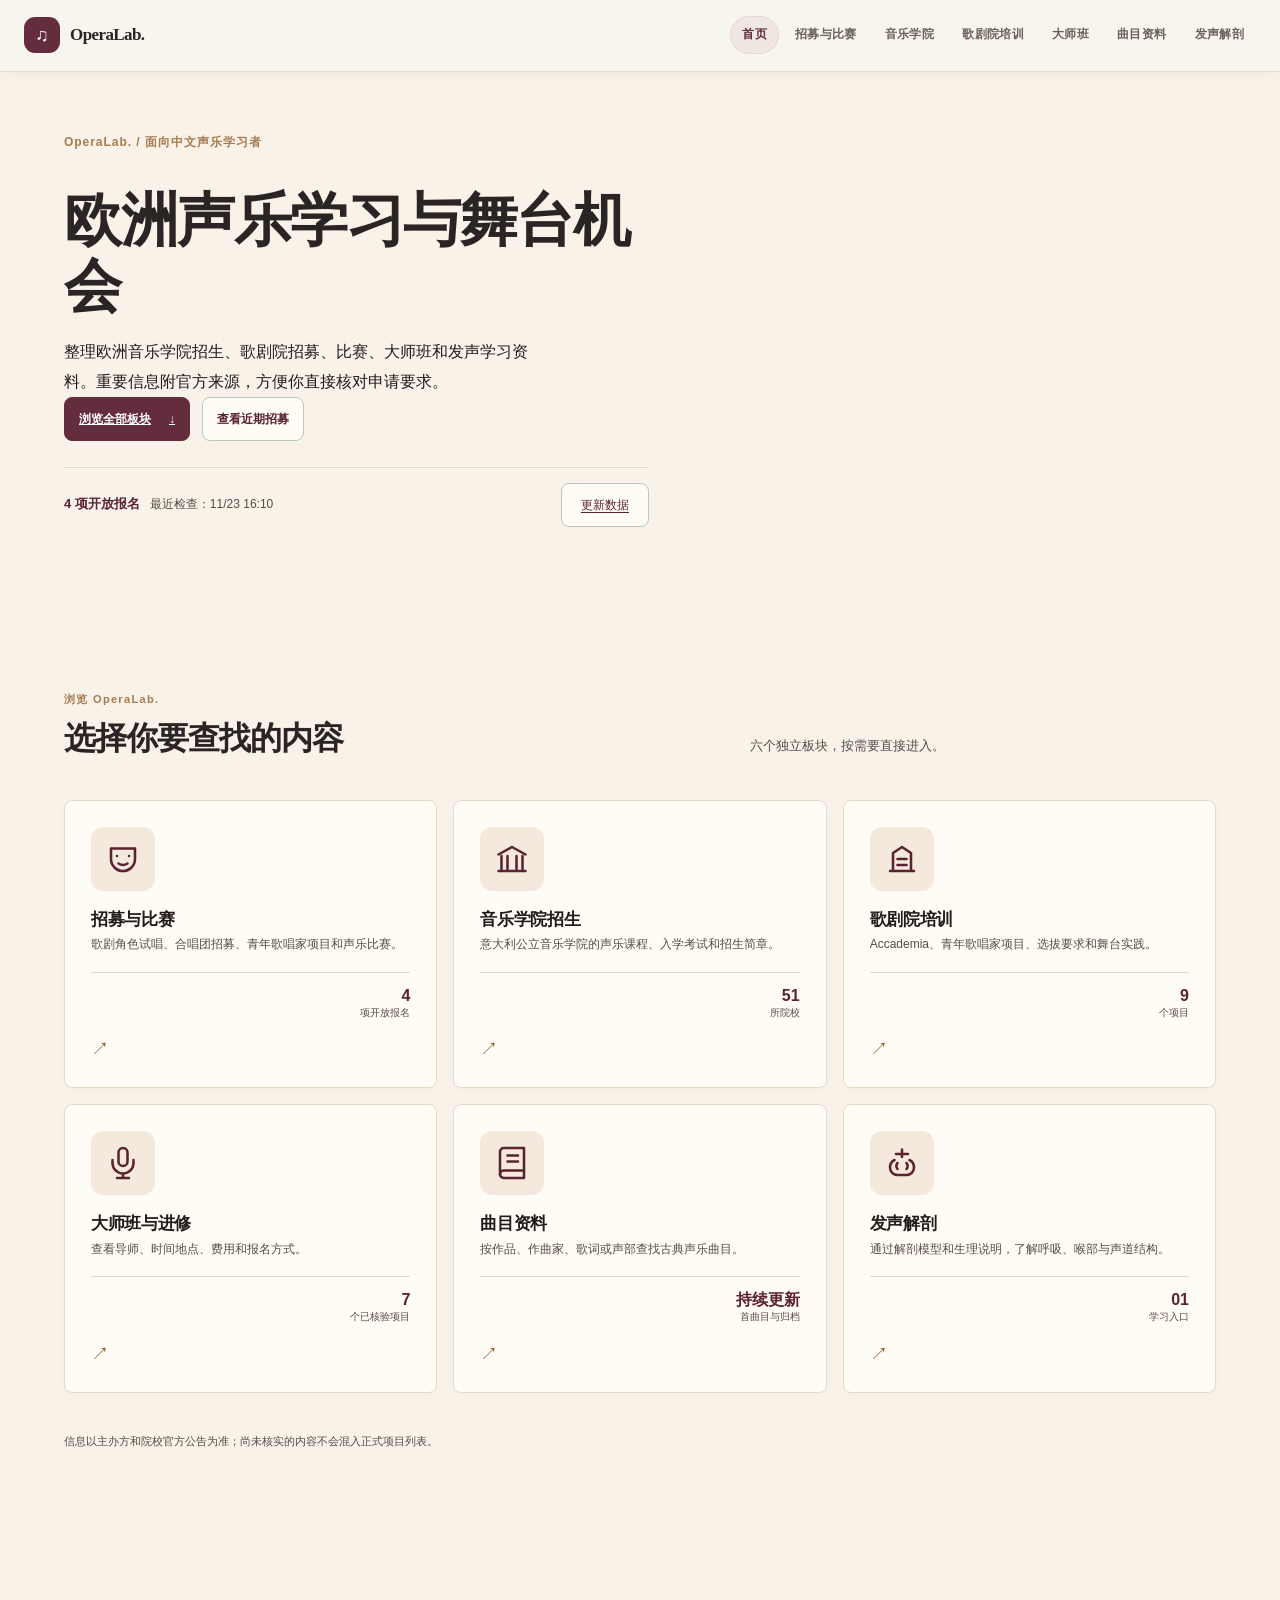
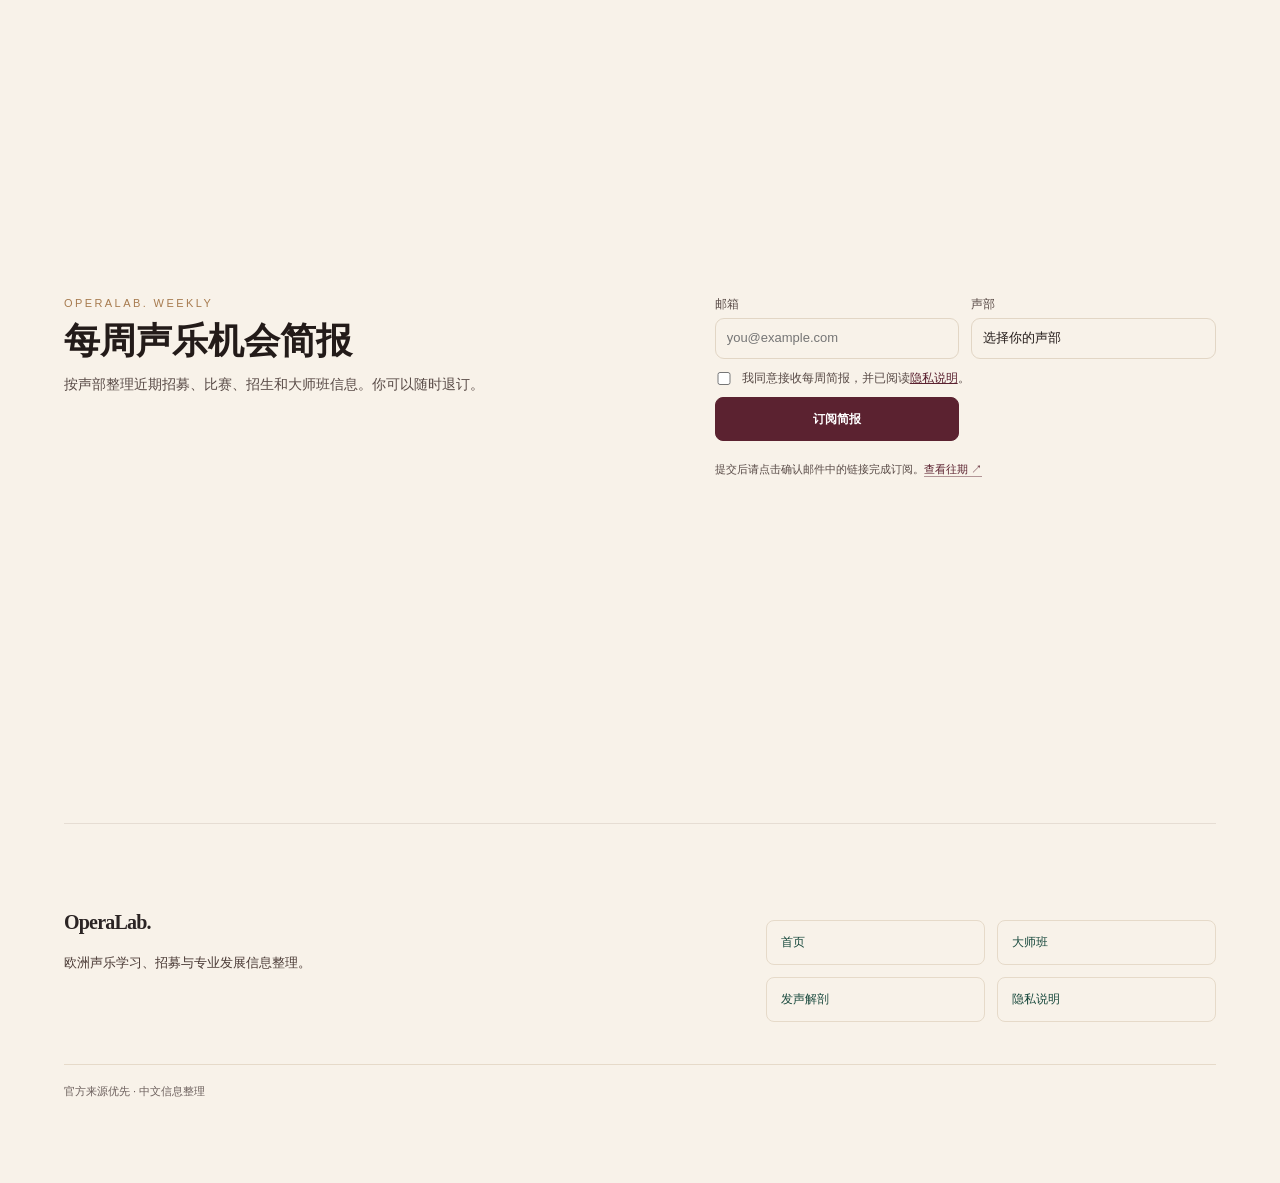
==== commit 94f7d4a6: "Unify OperaLab navigation and page shell" ====
--- a/index.html
+++ b/index.html
@@ -51,6 +51,7 @@
   <link rel="stylesheet" href="assets/motion/site-motion.css?v=1">
   <script>document.documentElement.classList.add('m-enter');setTimeout(()=>document.documentElement.classList.add('m-enter-done'),700)</script>
   <title>OperaLab.｜欧洲声乐机会、音乐学院招生与曲目资料</title>
+  <link rel="stylesheet" href="assets/site-system.css?v=20261123">
 </head>
 <body class="taste-home">
   <header class="topbar nav">
@@ -58,6 +59,7 @@
   <div class="wrap topbar-inner">
     <a class="brand" href="./" aria-label="OperaLab. 首页"><span class="brand-mark" aria-hidden="true">♫</span><span class="brand-text">OperaLab.</span></a>
     <nav class="nav-links" aria-label="主要板块">
+      <a href="./" aria-current="page">首页</a>
       <a href="#open-calls" data-open="open-calls">招募与比赛</a>
       <a href="#conservatori" data-open="conservatori">音乐学院</a>
       <a href="#opera-academies" data-open="opera-academies">歌剧院培训</a>
--- a/assets/site-system.css
+++ b/assets/site-system.css
@@ -0,0 +1,167 @@
+/* OperaLab. shared design system — release polish, 2026-11-23
+   One visual language across discovery, repertoire, masterclasses and voice science.
+   Page-specific layouts remain intact; this file owns shared tokens and navigation. */
+:root{
+  color-scheme:light;
+  --ol-ink:#2b2424;
+  --ol-muted:#6c605d;
+  --ol-paper:#f8f5ef;
+  --ol-surface:#fffdf9;
+  --ol-line:#e6ddd3;
+  --ol-brand:#642d3d;
+  --ol-brand-strong:#7c3c4c;
+  --ol-accent:#a77b4f;
+  --ol-radius:16px;
+  --ol-shadow:0 8px 28px rgba(52,35,32,.055);
+}
+html{scroll-behavior:smooth;scroll-padding-top:112px}
+body{
+  color:var(--ol-ink);
+  background:var(--ol-paper);
+  font-family:Inter,-apple-system,BlinkMacSystemFont,"Segoe UI","PingFang SC","Hiragino Sans GB","Microsoft YaHei",sans-serif;
+}
+body::before{display:none!important}
+a{color:var(--ol-brand)}
+a:hover{color:var(--ol-brand-strong)}
+button:focus-visible,a:focus-visible,input:focus-visible,select:focus-visible,textarea:focus-visible{
+  outline:2px solid var(--ol-brand)!important;outline-offset:3px
+}
+/* Shared masthead */
+html body header.topbar{
+  position:sticky;top:0;z-index:100;
+  background:rgba(248,245,239,.94)!important;
+  border-bottom:1px solid var(--ol-line)!important;
+  box-shadow:0 3px 16px rgba(40,28,26,.035);
+  backdrop-filter:blur(16px) saturate(140%);
+}
+html body header.topbar .topbar-inner{
+  width:min(100% - 48px,1240px);max-width:1240px;min-height:70px;
+  margin:0 auto;padding:10px 0;display:flex;align-items:center;
+  justify-content:space-between;gap:22px;flex-wrap:nowrap;
+}
+html body header.topbar .brand{display:inline-flex;align-items:center;gap:10px;flex:0 0 auto;text-decoration:none}
+html body header.topbar .brand-mark{
+  display:grid;place-items:center;width:36px;height:36px;border-radius:11px;
+  background:var(--ol-brand)!important;color:#fff!important;border:0!important;
+  font-size:18px;font-weight:600;
+}
+html body header.topbar .brand-text{
+  color:var(--ol-ink)!important;font-size:17px;font-weight:700;
+  letter-spacing:-.035em;font-family:Georgia,"Songti SC",serif;
+}
+html body header.topbar .nav-links{
+  display:flex;align-items:center;justify-content:flex-end;gap:4px;
+  min-width:0;flex:1 1 auto;flex-wrap:nowrap;overflow:visible;
+}
+html body header.topbar .nav-links a{
+  display:inline-flex;align-items:center;justify-content:center;
+  min-height:38px;padding:8px 11px;border:1px solid transparent;border-radius:999px;
+  color:var(--ol-muted)!important;font-size:12px;font-weight:600;
+  text-decoration:none;white-space:nowrap;transition:background .18s ease,color .18s ease,border-color .18s ease;
+}
+html body header.topbar .nav-links a:hover,
+html body header.topbar .nav-links a[aria-current="page"]{
+  color:var(--ol-brand)!important;background:#f0e6e2;border-color:#e8d7d1;
+}
+html body header.topbar .install-button{
+  flex:0 0 auto;min-height:38px;padding:8px 12px;border:1px solid var(--ol-line);
+  border-radius:999px;background:var(--ol-surface);color:var(--ol-brand);font-size:12px;
+}
+html body .skip-link{z-index:120;background:var(--ol-brand);color:#fff}
+html body footer.closing{
+  width:min(100% - 48px,1240px);max-width:1240px;margin:54px auto 0;
+  padding:28px 0 34px;border-top:1px solid var(--ol-line);
+  background:transparent;color:var(--ol-muted);
+}
+html body footer.closing :is(.footer-inner,.closing-inner){max-width:none}
+html body footer.closing :is(.footer-brand,.footer-copy,.closing-brand) strong{
+  color:var(--ol-ink);font-family:Georgia,"Songti SC",serif;font-size:20px;
+}
+html body footer.closing p{color:var(--ol-muted);font-size:13px;line-height:1.7}
+html body footer.closing nav{display:flex;flex-wrap:wrap;gap:8px;margin-top:14px}
+html body footer.closing nav a{
+  display:inline-flex;align-items:center;min-height:34px;padding:6px 11px;
+  border:1px solid var(--ol-line);border-radius:999px;color:var(--ol-muted);
+  font-size:12px;text-decoration:none;
+}
+html body footer.closing nav a:hover{border-color:#d7bfc0;color:var(--ol-brand)}
+html body footer.closing :is(.footer-note,small,.closing-note){display:block;margin-top:14px;color:var(--ol-muted);font-size:11px}
+/* Consistent page canvas and section rhythm */
+html body :is(.home-section,.master-wrap,.lab-wrap,.mechanism,.closing){min-width:0}
+html body main :is(.home-section,.master-list-section,.body-figure-section,.model-section,.interaction-section,.map-section){
+  scroll-margin-top:112px;
+}
+html body :is(.master-head,.lab-hero,.mechanism-hero-copy,.voice-hero,.home-hero){
+  color:var(--ol-ink);
+}
+html body :is(.master-head,.lab-hero,.home-hero){
+  border-color:var(--ol-line);
+}
+html body :is(.eyebrow,.home-kicker,.home-section-index,.lab-kicker,.anatomy-section-number){
+  color:var(--ol-accent);
+}
+html body :is(.home-section-head h2,.section-head h2,.master-list-head h2,.anatomy-section-head h2){
+  color:var(--ol-ink);
+}
+html body :is(.tile,.master-card,.card,.panel,.body-figure,.body-detail,.lab-card){
+  border-color:var(--ol-line);
+}
+html body :is(.tile,.master-card,.card,.panel,.body-figure,.body-detail,.lab-card){
+  box-shadow:var(--ol-shadow);
+}
+html body :is(.home-button--primary,.master-hero-cta,.hero-cta){
+  background:var(--ol-brand)!important;border-color:var(--ol-brand)!important;color:#fff!important;
+}
+html body :is(.home-button--primary,.master-hero-cta,.hero-cta):hover{
+  background:var(--ol-brand-strong)!important;border-color:var(--ol-brand-strong)!important;
+}
+/* A small local pathway connects the three voice-science pages. */
+html body .science-subnav{
+  width:min(100% - 48px,1240px);margin:14px auto 0;
+  display:flex;align-items:center;flex-wrap:wrap;gap:7px;
+  color:var(--ol-muted);font-size:11px;
+}
+html body .science-subnav-label{margin-right:4px;font-weight:700;letter-spacing:.04em}
+html body .science-subnav a{
+  display:inline-flex;align-items:center;min-height:32px;padding:5px 10px;
+  border:1px solid var(--ol-line);border-radius:999px;background:rgba(255,253,249,.7);
+  color:var(--ol-muted);font-size:11px;text-decoration:none;
+}
+html body .science-subnav a[aria-current="page"]{
+  color:var(--ol-brand);border-color:#d9c2c3;background:#f1e7e5;font-weight:700;
+}
+@media(max-width:1050px){
+  html body header.topbar .topbar-inner{gap:12px}
+  html body header.topbar .nav-links{justify-content:flex-start;overflow-x:auto;scrollbar-width:none}
+  html body header.topbar .nav-links::-webkit-scrollbar{display:none}
+  html body header.topbar .nav-links a{padding-inline:9px}
+}
+@media(max-width:760px){
+  html body header.topbar .topbar-inner{
+    width:calc(100% - 32px);min-height:0;padding:9px 0 7px;
+    display:grid;grid-template-columns:minmax(0,1fr) auto;gap:6px 10px;
+  }
+  html body header.topbar .brand-mark{width:32px;height:32px}
+  html body header.topbar .brand-text{font-size:15px}
+  html body header.topbar .nav-links{
+    grid-column:1/-1;grid-row:2;display:flex;justify-content:flex-start;
+    width:100%;overflow-x:auto;overflow-y:hidden;gap:5px;padding:1px 0 4px;
+    -webkit-overflow-scrolling:touch;scrollbar-width:none;
+  }
+  html body header.topbar .nav-links a{flex:0 0 auto;min-height:36px;padding:7px 10px;font-size:11px}
+  html body header.topbar .install-button{justify-self:end}
+  html body footer.closing{width:calc(100% - 32px);margin-top:36px;padding-top:22px}
+  html body .science-subnav{width:calc(100% - 32px);gap:6px}
+  html body .science-subnav-label{flex:0 0 100%}
+  html body :is(.home-section,.master-wrap,.lab-wrap,.mechanism){min-width:0}
+}
+@media(max-width:420px){
+  html body header.topbar .topbar-inner{width:calc(100% - 28px)}
+  html body header.topbar .nav-links a{padding-inline:9px}
+  html body footer.closing{width:calc(100% - 28px)}
+  html body .science-subnav{width:calc(100% - 28px)}
+}
+@media(prefers-reduced-motion:reduce){
+  html{scroll-behavior:auto}
+  html body *{animation-duration:.01ms!important;transition-duration:.01ms!important}
+}
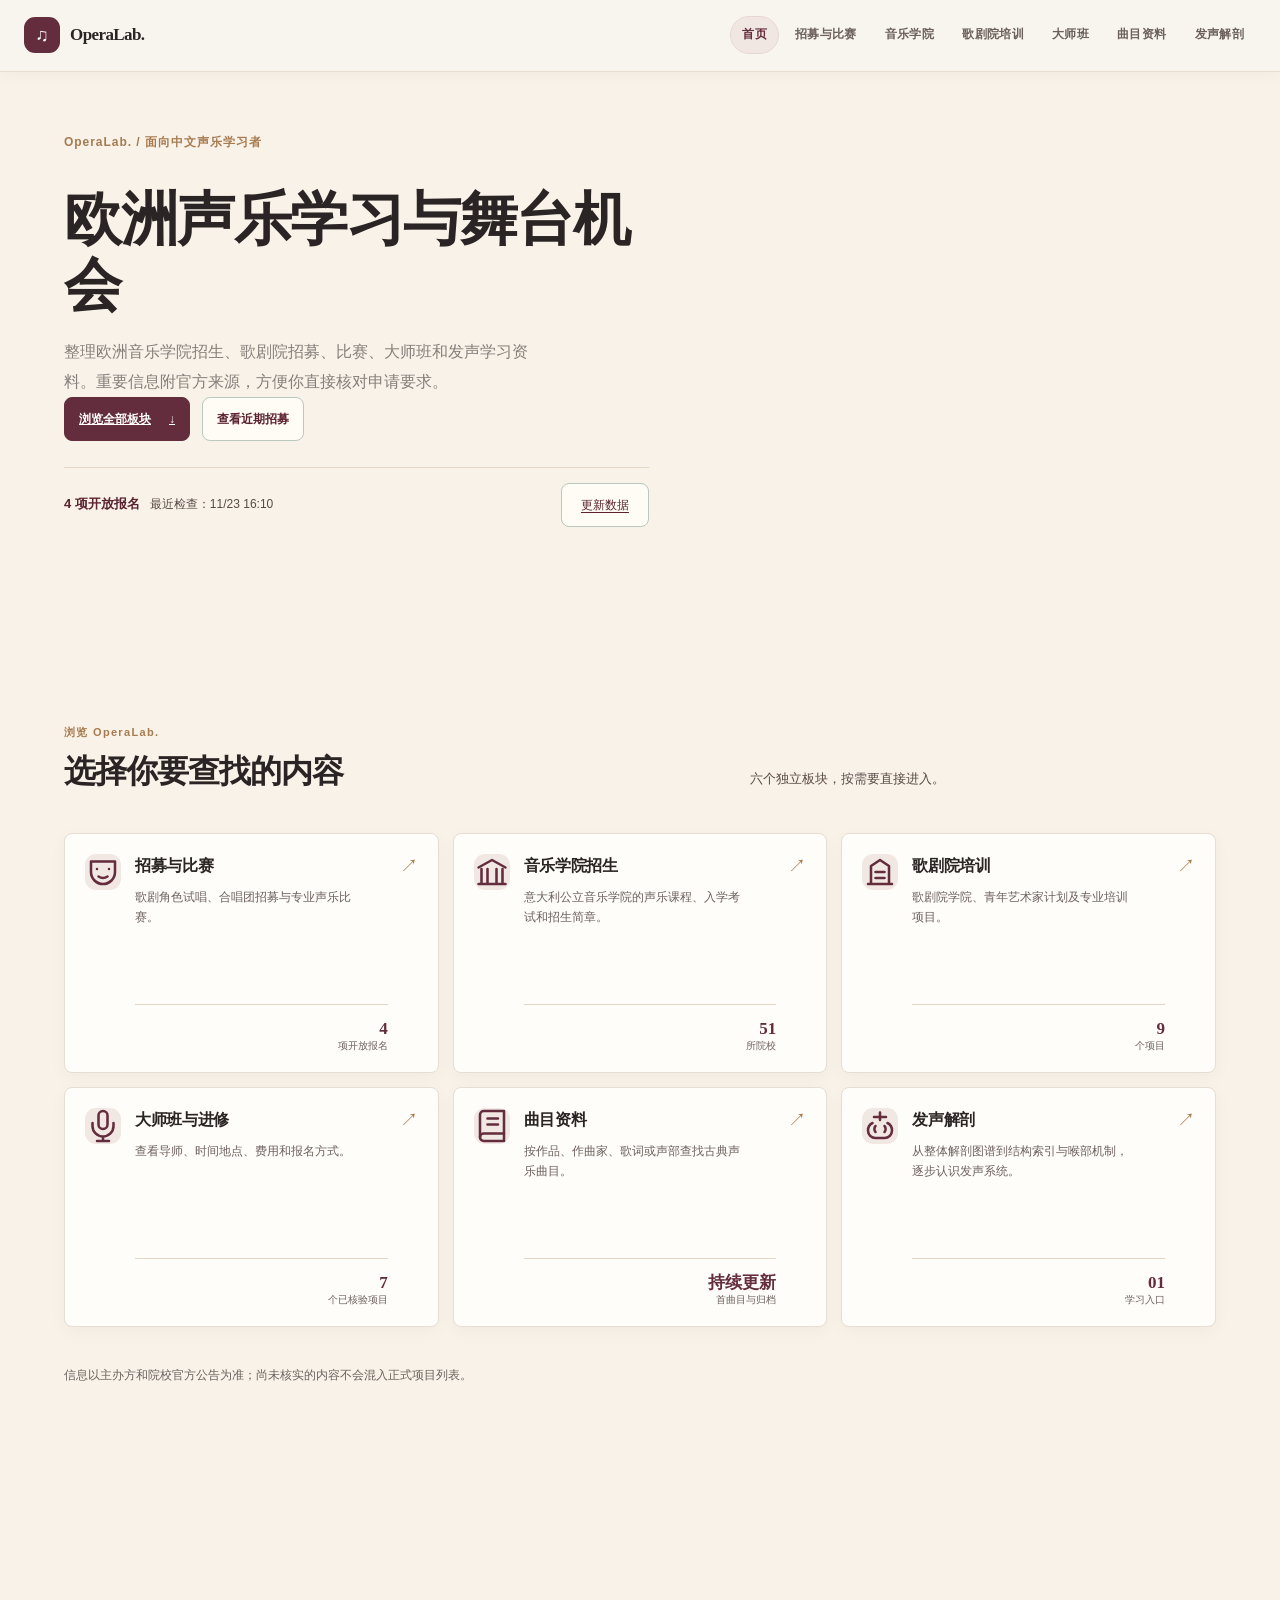
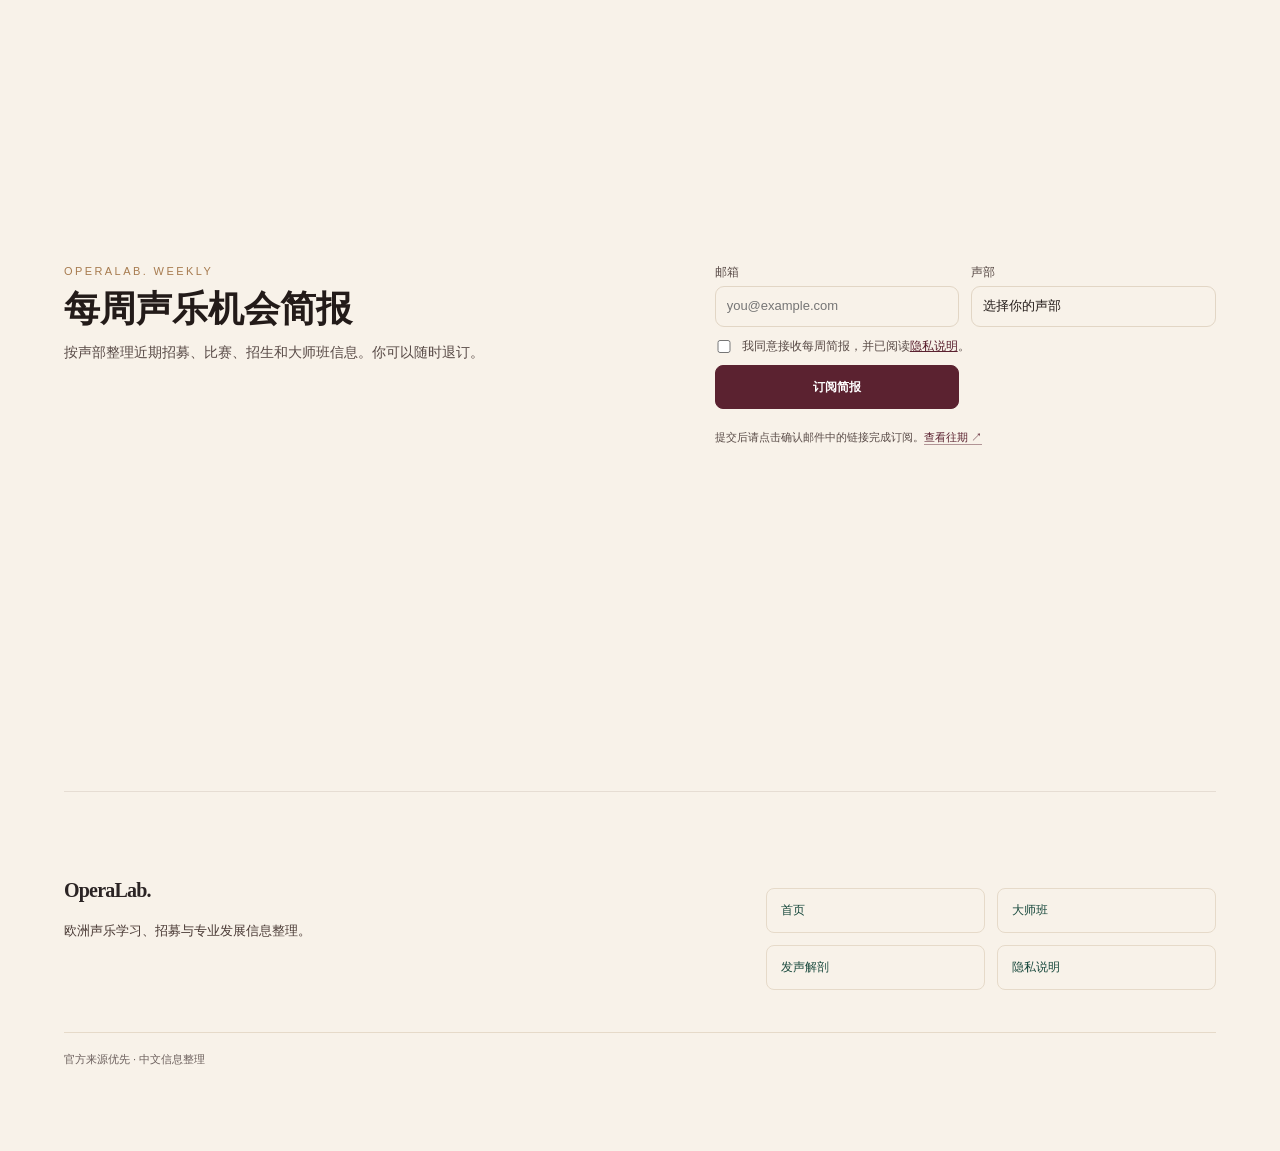
==== commit b9ca2cbb: "Clarify the six homepage destinations" ====
--- a/index.html
+++ b/index.html
@@ -94,7 +94,7 @@
   <div class="home-card-grid">
     <button class="tile" type="button" data-open="open-calls">
       <span class="tile-icon" aria-hidden="true"><svg viewBox="0 0 24 24" fill="none" stroke="currentColor" stroke-width="1.7" stroke-linecap="round" stroke-linejoin="round"><path d="M4 5h16v7a8 8 0 0 1-16 0z"/><path d="M8 10h.01M16 10h.01M9 15q3 2 6 0"/></svg></span>
-      <span class="tile-main"><span class="tile-title">招募与比赛</span><span class="tile-desc">歌剧角色试唱、合唱团招募、青年歌唱家项目和声乐比赛。</span></span>
+      <span class="tile-main"><span class="tile-title">招募与比赛</span><span class="tile-desc">歌剧角色试唱、合唱团招募与专业声乐比赛。</span></span>
       <span class="tile-stat"><b id="statCalls">—</b><small>项开放报名</small></span><span class="tile-arrow" aria-hidden="true">↗</span>
     </button>
     <button class="tile" type="button" data-open="conservatori">
@@ -104,7 +104,7 @@
     </button>
     <button class="tile" type="button" data-open="opera-academies">
       <span class="tile-icon" aria-hidden="true"><svg viewBox="0 0 24 24" fill="none" stroke="currentColor" stroke-width="1.7" stroke-linecap="round" stroke-linejoin="round"><path d="M4 20h16M6 20V8l6-4 6 4v12M9 12h6M9 16h6"/></svg></span>
-      <span class="tile-main"><span class="tile-title">歌剧院培训</span><span class="tile-desc">Accademia、青年歌唱家项目、选拔要求和舞台实践。</span></span>
+      <span class="tile-main"><span class="tile-title">歌剧院培训</span><span class="tile-desc">歌剧院学院、青年艺术家计划及专业培训项目。</span></span>
       <span class="tile-stat"><b id="statAcademies">—</b><small>个项目</small></span><span class="tile-arrow" aria-hidden="true">↗</span>
     </button>
     <a class="tile tile-link" href="masterclasses.html">
@@ -119,7 +119,7 @@
     </button>
     <a class="tile tile-link" href="voice-anatomy.html">
       <span class="tile-icon" aria-hidden="true"><svg viewBox="0 0 24 24" fill="none" stroke="currentColor" stroke-width="1.7" stroke-linecap="round" stroke-linejoin="round"><path d="M12 3v5M8 6h8M7 10c-2 1-3 3-3 5a5 5 0 0 0 5 5h6a5 5 0 0 0 5-5c0-2-1-4-3-5"/><path d="M9 12c-1 1-1 3 0 4m6-4c1 1 1 3 0 4"/></svg></span>
-      <span class="tile-main"><span class="tile-title">发声解剖</span><span class="tile-desc">通过解剖模型和生理说明，了解呼吸、喉部与声道结构。</span></span>
+      <span class="tile-main"><span class="tile-title">发声解剖</span><span class="tile-desc">从整体解剖图谱到结构索引与喉部机制，逐步认识发声系统。</span></span>
       <span class="tile-stat"><b>01</b><small>学习入口</small></span><span class="tile-arrow" aria-hidden="true">↗</span>
     </a>
   </div>
--- a/assets/site-system.css
+++ b/assets/site-system.css
@@ -13,6 +13,13 @@
   --ol-accent:#a77b4f;
   --ol-radius:16px;
   --ol-shadow:0 8px 28px rgba(52,35,32,.055);
+  --ink:var(--ol-ink);--ink-soft:var(--ol-muted);
+  --paper:var(--ol-paper);--paper-2:var(--ol-surface);--line:var(--ol-line);
+  --brand:var(--ol-brand);--brand-2:var(--ol-brand-strong);
+  --gold:var(--ol-accent);--gold-soft:#c8a77f;--action:var(--ol-brand);
+  --bg:var(--ol-paper);--surface:var(--ol-surface);--accent:var(--ol-brand);
+  --serif:Georgia,"Songti SC",serif;
+  --sans:Inter,-apple-system,BlinkMacSystemFont,"Segoe UI","PingFang SC","Microsoft YaHei",sans-serif;
 }
 html{scroll-behavior:smooth;scroll-padding-top:112px}
 body{
@@ -35,7 +42,7 @@
   backdrop-filter:blur(16px) saturate(140%);
 }
 html body header.topbar .topbar-inner{
-  width:min(100% - 48px,1240px);max-width:1240px;min-height:70px;
+  width:calc(100% - 48px);max-width:1240px;min-height:70px;
   margin:0 auto;padding:10px 0;display:flex;align-items:center;
   justify-content:space-between;gap:22px;flex-wrap:nowrap;
 }
@@ -165,3 +172,53 @@
   html{scroll-behavior:auto}
   html body *{animation-duration:.01ms!important;transition-duration:.01ms!important}
 }
+
+/* Homepage: six peer-level destinations, never three unrelated categories. */
+html body.taste-home #tiles .home-card-grid{
+  display:grid;grid-template-columns:repeat(3,minmax(0,1fr));gap:14px;
+}
+html body.taste-home #tiles .tile{
+  min-height:196px;padding:20px;display:grid;
+  grid-template-columns:38px minmax(0,1fr) 18px;
+  grid-template-rows:auto 1fr auto;align-items:start;gap:12px;
+  border:1px solid var(--ol-line);border-radius:16px;
+  background:var(--ol-surface);box-shadow:0 5px 18px rgba(52,35,32,.035);
+  color:var(--ol-ink);text-decoration:none;text-align:left;
+}
+html body.taste-home #tiles .tile-icon{grid-column:1;grid-row:1;width:36px;height:36px;background:#f1e7e3;color:var(--ol-brand);border-radius:11px}
+html body.taste-home #tiles .tile-main{grid-column:2;grid-row:1 / span 2;min-width:0}
+html body.taste-home #tiles .tile-title{display:block;color:var(--ol-ink);font-size:16px;font-weight:700;line-height:1.45}
+html body.taste-home #tiles .tile-desc{display:block;margin-top:7px;color:var(--ol-muted);font-size:12px;line-height:1.65;max-width:34ch}
+html body.taste-home #tiles .tile-stat{grid-column:2;grid-row:3;align-self:end;margin-top:8px;color:var(--ol-muted)}
+html body.taste-home #tiles .tile-stat b{color:var(--ol-brand);font-size:17px}
+html body.taste-home #tiles .tile-arrow{grid-column:3;grid-row:1;color:var(--ol-accent)}
+html body.taste-home #tiles .tile:hover{transform:translateY(-2px);border-color:#d8bfc0;box-shadow:0 12px 28px rgba(52,35,32,.075)}
+html body.taste-home .home-source-note{margin-top:14px;color:var(--ol-muted);font-size:12px;line-height:1.7}
+html body :is(.master-page,.anatomy-page,.mechanism-page,.voice-lab-page){background:var(--ol-paper)!important;color:var(--ol-ink)}
+html body.master-page .master-head{
+  background:radial-gradient(ellipse at 88% 12%,rgba(167,123,79,.13),transparent 42%),linear-gradient(135deg,#f2e9e3,#fffdf9 72%);
+  border-color:var(--ol-line);box-shadow:var(--ol-shadow);
+}
+html body :is(.master-list-section,.body-figure-section,.model-section,.interaction-section,.map-section){
+  max-width:1240px;
+}
+html body :is(.master-card,.body-figure,.body-detail,.card,.panel,.lab-card){
+  background:var(--ol-surface);border-color:var(--ol-line);
+}
+html body :is(.lab-hero,.voice-hero,.mechanism-hero-copy) h1,
+html body .master-head h1{color:var(--ol-ink)}
+html body :is(.lab-hero,.voice-hero,.mechanism-hero-copy) :is(p,.lede){color:var(--ol-muted)}
+html body :is(.body-figure-head,.card-head){border-color:var(--ol-line)}
+@media(max-width:900px){
+  html body.taste-home #tiles .home-card-grid{grid-template-columns:repeat(2,minmax(0,1fr))}
+}
+@media(max-width:760px){
+  html body.taste-home #tiles .home-card-grid{grid-template-columns:minmax(0,1fr);gap:9px}
+  html body.taste-home #tiles .tile{min-height:0;padding:14px;grid-template-columns:34px minmax(0,1fr) 16px;grid-template-rows:auto auto}
+  html body.taste-home #tiles .tile-icon{width:32px;height:32px;grid-row:1 / span 2}
+  html body.taste-home #tiles .tile-main{grid-column:2;grid-row:1 / span 2}
+  html body.taste-home #tiles .tile-title{font-size:15px}
+  html body.taste-home #tiles .tile-desc{max-width:none;margin-top:4px}
+  html body.taste-home #tiles .tile-stat{grid-column:2;grid-row:3;margin-top:5px}
+  html body.taste-home #tiles .tile-arrow{grid-column:3;grid-row:1}
+}
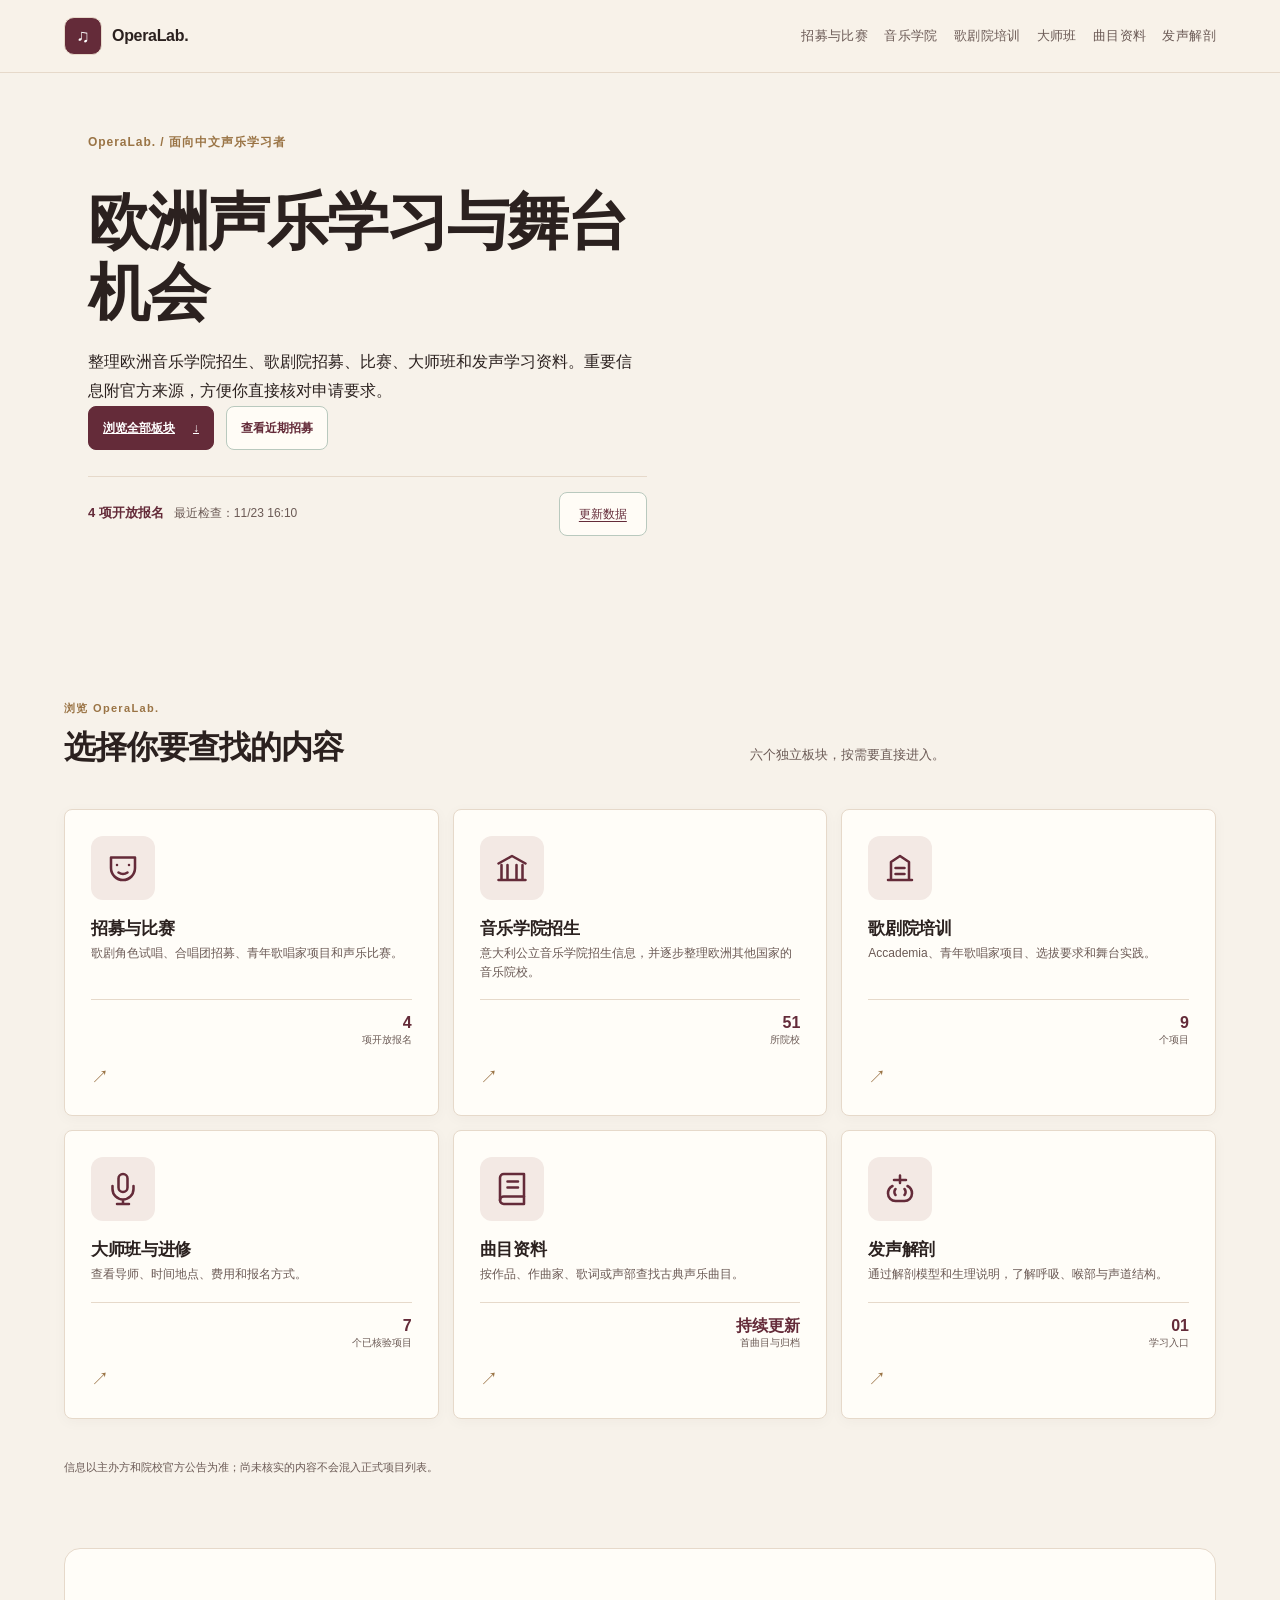
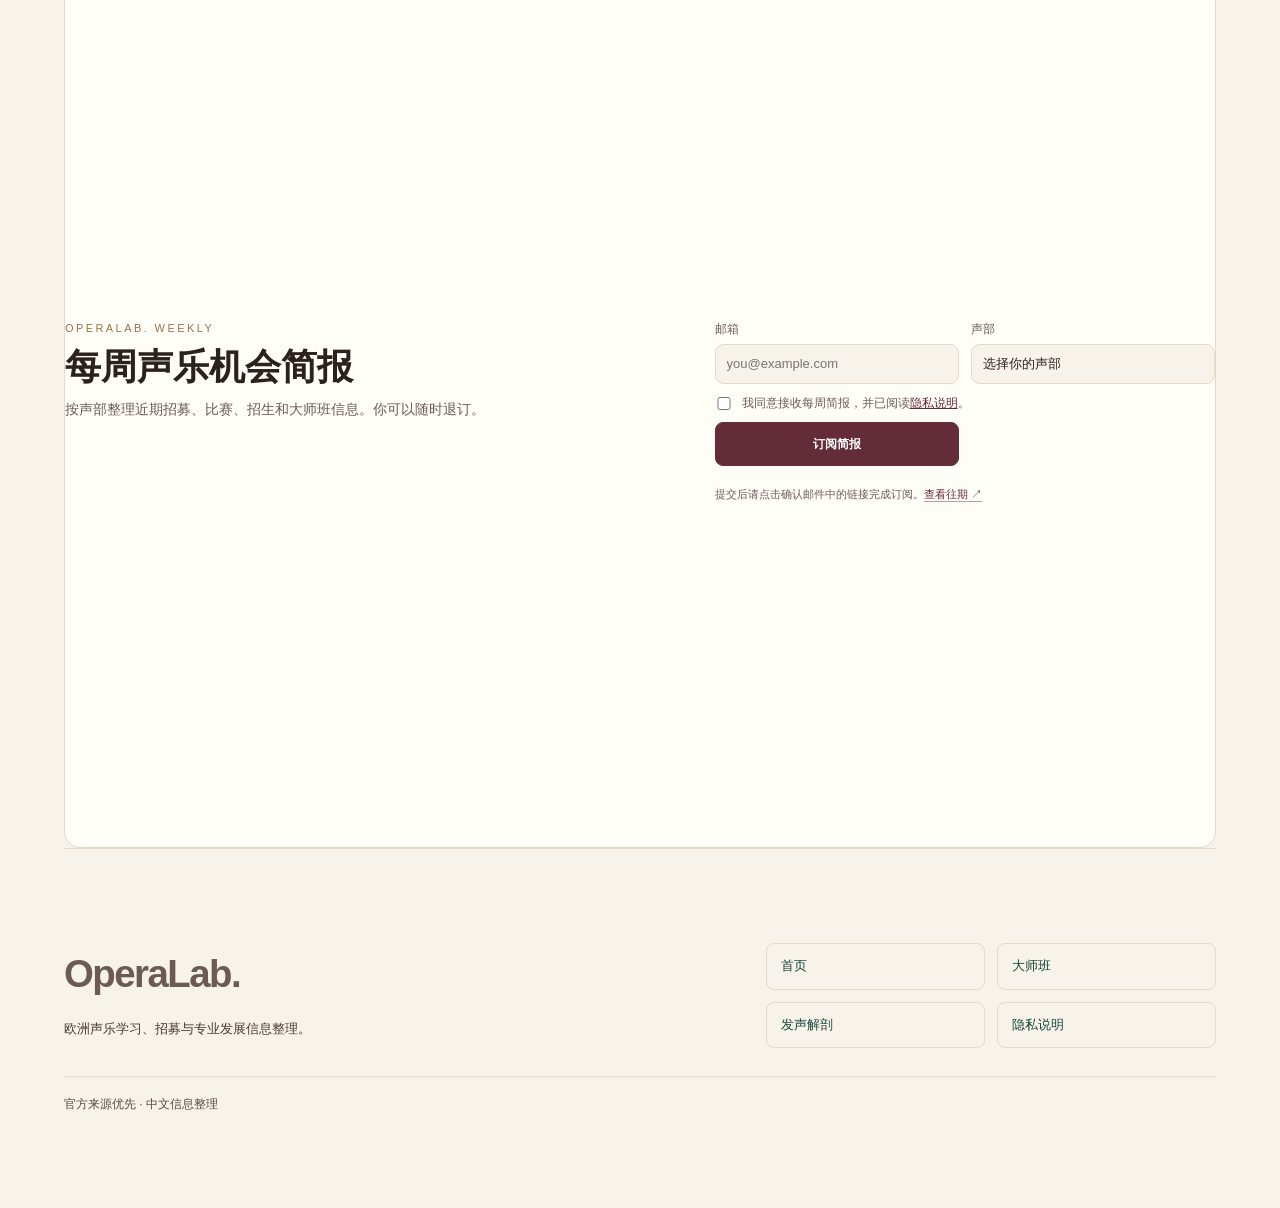
==== commit a9e7941f: "feat(ui): add Europe institution directory and unified release styling" ====
--- a/index.html
+++ b/index.html
@@ -49,9 +49,9 @@
   <link rel="stylesheet" href="taste-fix.css?v=1">
   <link rel="stylesheet" href="assets/opera-clean.css?v=1">
   <link rel="stylesheet" href="assets/motion/site-motion.css?v=1">
+  <link rel="stylesheet" href="assets/opera-release.css?v=1">
   <script>document.documentElement.classList.add('m-enter');setTimeout(()=>document.documentElement.classList.add('m-enter-done'),700)</script>
   <title>OperaLab.｜欧洲声乐机会、音乐学院招生与曲目资料</title>
-  <link rel="stylesheet" href="assets/site-system.css?v=20261123">
 </head>
 <body class="taste-home">
   <header class="topbar nav">
@@ -59,7 +59,6 @@
   <div class="wrap topbar-inner">
     <a class="brand" href="./" aria-label="OperaLab. 首页"><span class="brand-mark" aria-hidden="true">♫</span><span class="brand-text">OperaLab.</span></a>
     <nav class="nav-links" aria-label="主要板块">
-      <a href="./" aria-current="page">首页</a>
       <a href="#open-calls" data-open="open-calls">招募与比赛</a>
       <a href="#conservatori" data-open="conservatori">音乐学院</a>
       <a href="#opera-academies" data-open="opera-academies">歌剧院培训</a>
@@ -94,17 +93,17 @@
   <div class="home-card-grid">
     <button class="tile" type="button" data-open="open-calls">
       <span class="tile-icon" aria-hidden="true"><svg viewBox="0 0 24 24" fill="none" stroke="currentColor" stroke-width="1.7" stroke-linecap="round" stroke-linejoin="round"><path d="M4 5h16v7a8 8 0 0 1-16 0z"/><path d="M8 10h.01M16 10h.01M9 15q3 2 6 0"/></svg></span>
-      <span class="tile-main"><span class="tile-title">招募与比赛</span><span class="tile-desc">歌剧角色试唱、合唱团招募与专业声乐比赛。</span></span>
+      <span class="tile-main"><span class="tile-title">招募与比赛</span><span class="tile-desc">歌剧角色试唱、合唱团招募、青年歌唱家项目和声乐比赛。</span></span>
       <span class="tile-stat"><b id="statCalls">—</b><small>项开放报名</small></span><span class="tile-arrow" aria-hidden="true">↗</span>
     </button>
     <button class="tile" type="button" data-open="conservatori">
       <span class="tile-icon" aria-hidden="true"><svg viewBox="0 0 24 24" fill="none" stroke="currentColor" stroke-width="1.7" stroke-linecap="round" stroke-linejoin="round"><path d="m3 9 9-5 9 5M5 10v9m4-9v9m6-9v9m4-9v9M3 20h18"/></svg></span>
-      <span class="tile-main"><span class="tile-title">音乐学院招生</span><span class="tile-desc">意大利公立音乐学院的声乐课程、入学考试和招生简章。</span></span>
+      <span class="tile-main"><span class="tile-title">音乐学院招生</span><span class="tile-desc">意大利公立音乐学院招生信息，并逐步整理欧洲其他国家的音乐院校。</span></span>
       <span class="tile-stat"><b id="statSchools">—</b><small>所院校</small></span><span class="tile-arrow" aria-hidden="true">↗</span>
     </button>
     <button class="tile" type="button" data-open="opera-academies">
       <span class="tile-icon" aria-hidden="true"><svg viewBox="0 0 24 24" fill="none" stroke="currentColor" stroke-width="1.7" stroke-linecap="round" stroke-linejoin="round"><path d="M4 20h16M6 20V8l6-4 6 4v12M9 12h6M9 16h6"/></svg></span>
-      <span class="tile-main"><span class="tile-title">歌剧院培训</span><span class="tile-desc">歌剧院学院、青年艺术家计划及专业培训项目。</span></span>
+      <span class="tile-main"><span class="tile-title">歌剧院培训</span><span class="tile-desc">Accademia、青年歌唱家项目、选拔要求和舞台实践。</span></span>
       <span class="tile-stat"><b id="statAcademies">—</b><small>个项目</small></span><span class="tile-arrow" aria-hidden="true">↗</span>
     </button>
     <a class="tile tile-link" href="masterclasses.html">
@@ -119,7 +118,7 @@
     </button>
     <a class="tile tile-link" href="voice-anatomy.html">
       <span class="tile-icon" aria-hidden="true"><svg viewBox="0 0 24 24" fill="none" stroke="currentColor" stroke-width="1.7" stroke-linecap="round" stroke-linejoin="round"><path d="M12 3v5M8 6h8M7 10c-2 1-3 3-3 5a5 5 0 0 0 5 5h6a5 5 0 0 0 5-5c0-2-1-4-3-5"/><path d="M9 12c-1 1-1 3 0 4m6-4c1 1 1 3 0 4"/></svg></span>
-      <span class="tile-main"><span class="tile-title">发声解剖</span><span class="tile-desc">从整体解剖图谱到结构索引与喉部机制，逐步认识发声系统。</span></span>
+      <span class="tile-main"><span class="tile-title">发声解剖</span><span class="tile-desc">通过解剖模型和生理说明，了解呼吸、喉部与声道结构。</span></span>
       <span class="tile-stat"><b>01</b><small>学习入口</small></span><span class="tile-arrow" aria-hidden="true">↗</span>
     </a>
   </div>
@@ -178,6 +177,18 @@
       </div>
       <div id="consGroups" class="cons-groups" aria-live="polite"></div>
       <div id="conservatoriEmpty"></div>
+      <section class="europe-discovery" aria-labelledby="europe-directory-title">
+        <div class="europe-discovery-head">
+          <div><span class="eyebrow">EUROPEAN INSTITUTION INDEX</span><h3 id="europe-directory-title">欧洲音乐院校候选目录</h3><p>从欧洲音乐院校协会（AEC）成员目录发现院校，作为后续核实声乐课程与招生信息的起点。</p></div>
+          <div class="europe-summary"><strong id="europeCount">正在载入目录…</strong><span id="europeWebCount">官网入口统计载入中</span></div>
+        </div>
+        <div class="europe-toolbar">
+          <label class="searchbox"><span aria-hidden="true">⌕</span><input id="europeSearchInput" type="search" placeholder="搜索国家、城市或院校名称" autocomplete="off" aria-label="搜索欧洲音乐院校"></label>
+          <label class="europe-country-label"><span>国家</span><select id="europeCountryFilter" aria-label="按国家筛选"><option value="all">全部国家</option></select></label>
+        </div>
+        <div id="europeInstitutions" class="europe-country-groups" aria-live="polite"><div class="empty">正在载入欧洲院校目录…</div></div>
+        <p class="europe-disclaimer">重要说明：AEC 会员身份仅用于发现高等音乐教育机构，不代表该校一定开设古典声乐专业或当前开放招生。当前目录中的声乐课程与招生状态尚未逐校核实；请以院校官网为准。官网入口和 AEC 档案分别标注，避免把候选机构误认为已确认机会。</p>
+      </section>
     </section>
     <section class="shell wrap section panel" id="opera-academies" hidden>
       <button class="panel-back" type="button" data-back="tiles">← 返回入口</button>
@@ -222,7 +233,7 @@
   <script src="site-config.js?v=1" defer></script>
   <script type="module" src="https://static.cloudflareinsights.com/beacon.min.js" data-cf-beacon='{"token":"42879f330b824eb4843baa5bd13ba002"}'></script>
   <script src="subscribe.js?v=1" defer></script>
-  <script src="app.js?v=ux15" defer></script>
+  <script src="app.js?v=release1" defer></script>
   <script src="hero-facts.js?v=1" defer></script>
   <script src="structured-data.js?v=1" defer></script>
   <script type="module" src="assets/moments/moments.js"></script>
--- a/assets/opera-release.css
+++ b/assets/opera-release.css
@@ -0,0 +1,102 @@
+/* OperaLab. — shared release design system */
+:root{--ol-ink:#2b211f;--ol-muted:#6b5a55;--ol-paper:#f7f2ea;--ol-surface:#fffdf8;--ol-line:#e6d9ca;--ol-wine:#642b39;--ol-wine-2:#823e4c;--ol-gold:#9a7445;--ol-radius:16px}
+html{scroll-behavior:smooth;scroll-padding-top:88px}
+body{background:var(--ol-paper);color:var(--ol-ink);font-family:-apple-system,BlinkMacSystemFont,"Segoe UI","PingFang SC","Hiragino Sans GB","Microsoft YaHei",sans-serif}
+body::before{background:radial-gradient(900px 420px at 8% -12%,rgba(154,116,69,.09),transparent 62%),radial-gradient(900px 420px at 92% 0,rgba(100,43,57,.055),transparent 66%)}
+a{color:var(--ol-wine-2)}h1,h2,h3,h4{color:var(--ol-ink)}
+.topbar{background:rgba(247,242,234,.94);border-bottom:1px solid var(--ol-line);backdrop-filter:blur(14px)}
+.topbar-inner{width:100%;max-width:1200px;min-height:68px;gap:20px}
+.brand{color:var(--ol-ink);flex:0 0 auto}.brand-mark{width:36px;height:36px;border-radius:10px;background:var(--ol-wine);color:#fffaf4}
+.brand-text{font-family:Georgia,"Songti SC",serif;font-size:17px;font-weight:650;letter-spacing:-.02em}
+.nav-links{gap:4px;min-width:0}.nav-links a{min-height:40px;display:inline-flex;align-items:center;padding:8px 11px;color:var(--ol-muted);border-radius:8px;font-size:12px;white-space:nowrap}
+.nav-links a:hover,.nav-links a:focus-visible{background:rgba(100,43,57,.07);color:var(--ol-wine);text-decoration:none;outline-offset:1px}
+.install-button{border-color:var(--ol-line);border-radius:9px;color:var(--ol-wine);background:var(--ol-surface)}
+body.taste-home{--ink:var(--ol-ink);--ink-soft:var(--ol-muted);--paper:var(--ol-paper);--paper-2:var(--ol-surface);--line:var(--ol-line);--brand:var(--ol-wine);--brand-2:var(--ol-wine-2);--gold:var(--ol-gold);--gold-soft:#c9a979;background:var(--ol-paper)}
+body.taste-home .home-hero{display:block;min-height:0;max-width:1120px;padding:clamp(54px,8vw,92px) 24px 44px}
+body.taste-home .home-hero-copy{max-width:790px}
+body.taste-home .home-kicker,body.taste-home .home-section-index{color:var(--ol-gold)}
+body.taste-home .home-hero h1{max-width:18ch;font-family:Georgia,"Songti SC",serif;font-size:clamp(38px,5.2vw,62px);line-height:1.14;letter-spacing:-.035em}
+body.taste-home .home-lede{max-width:62ch;color:var(--ol-muted);font-size:16px;line-height:1.85}
+body.taste-home .home-button--primary,body.taste-home .newsletter-link{background:var(--ol-wine);border-color:var(--ol-wine);color:#fff}
+body.taste-home .home-button--primary:hover,body.taste-home .newsletter-link:hover{background:var(--ol-wine-2);border-color:var(--ol-wine-2)}
+body.taste-home .home-text-link,body.taste-home .home-refresh{color:var(--ol-wine)}
+body.taste-home .home-card-grid{grid-template-columns:repeat(3,minmax(0,1fr));gap:14px}
+body.taste-home .home-card-grid .tile{min-height:126px;border:1px solid var(--ol-line);border-radius:14px;background:var(--ol-surface);box-shadow:0 3px 14px rgba(48,31,26,.035)}
+body.taste-home .home-card-grid .tile:hover{border-color:rgba(100,43,57,.34);box-shadow:0 12px 28px rgba(48,31,26,.075)}
+body.taste-home .home-card-grid .tile-icon{background:#f3e9e4;color:var(--ol-wine)}
+body.taste-home .home-card-grid .tile-title{font-family:Georgia,"Songti SC",serif;color:var(--ol-ink)}
+body.taste-home .home-card-grid .tile-desc{color:var(--ol-muted)}
+body.taste-home .home-card-grid .tile-stat b{color:var(--ol-wine)}body.taste-home .home-card-grid .tile-arrow{color:var(--ol-gold)}
+body.taste-home .home-section-head h2,body.taste-home .section-head h2{font-family:Georgia,"Songti SC",serif}
+body.taste-home .home-source-note{color:var(--ol-muted)}body.taste-home .panel-back{color:var(--ol-wine)}
+body.taste-home .count-pill{border-color:var(--ol-line);background:var(--ol-surface)}
+body.taste-home .opportunity-card,body.taste-home .cons-card,body.taste-home .music-result{border-color:var(--ol-line);border-radius:14px;box-shadow:0 3px 14px rgba(48,31,26,.035)}
+body.taste-home .newsletter-panel{border:1px solid var(--ol-line);background:var(--ol-surface);border-radius:16px}
+body.taste-home footer.closing{border-top:1px solid var(--ol-line)}
+.europe-discovery{margin-top:36px;padding:clamp(20px,3vw,30px);border:1px solid var(--ol-line);border-radius:16px;background:rgba(255,253,248,.78)}
+.europe-discovery-head{display:flex;justify-content:space-between;align-items:flex-end;gap:20px;margin-bottom:18px}
+.europe-discovery-head h3{font:600 clamp(22px,3vw,30px)/1.25 Georgia,"Songti SC",serif;margin:0 0 8px}
+.europe-discovery-head p{max-width:62ch;color:var(--ol-muted);font-size:13px;line-height:1.75}
+.europe-summary{display:flex;flex-direction:column;align-items:flex-end;gap:4px;white-space:nowrap;color:var(--ol-muted);font-size:11px}
+.europe-summary strong{font:600 22px/1.2 Georgia,serif;color:var(--ol-wine)}
+.europe-toolbar{display:grid;grid-template-columns:minmax(0,1fr) minmax(180px,240px);gap:12px;margin:18px 0}
+.europe-country-label{display:flex;align-items:center;gap:10px;color:var(--ol-muted);font-size:12px}
+.europe-country-label select{min-height:42px;flex:1;min-width:0;padding:8px 12px;border:1px solid var(--ol-line);border-radius:9px;background:var(--ol-surface);color:var(--ol-ink)}
+.europe-country-group{margin:10px 0;border:1px solid var(--ol-line);border-radius:12px;background:var(--ol-surface);overflow:hidden}
+.europe-country-group>summary{display:flex;align-items:center;justify-content:space-between;gap:12px;min-height:48px;padding:12px 16px;cursor:pointer;list-style:none;font-size:13px;font-weight:650}
+.europe-country-group>summary::-webkit-details-marker{display:none}.europe-country-group>summary:after{content:"＋";color:var(--ol-wine);font-size:16px}
+.europe-country-group[open]>summary:after{content:"−"}.europe-country-group>summary small{margin-left:auto;color:var(--ol-muted);font-weight:400}
+.europe-institution-grid{display:grid;grid-template-columns:repeat(2,minmax(0,1fr));gap:10px;padding:0 12px 12px}
+.europe-institution-card{min-width:0;padding:14px;border:1px solid var(--ol-line);border-radius:10px;background:#fffefa}
+.europe-institution-meta{display:flex;flex-wrap:wrap;gap:6px;margin-bottom:8px}
+.europe-institution-meta span{padding:3px 7px;border-radius:5px;background:#f4eee7;color:var(--ol-muted);font-size:10px}
+.europe-institution-card h4{font-size:14px;line-height:1.45;margin:0 0 5px;overflow-wrap:anywhere}
+.europe-institution-card p{font-size:11px;color:var(--ol-muted)}
+.europe-institution-links{display:flex;flex-wrap:wrap;gap:12px;margin-top:10px}
+.europe-institution-links a{font-size:11px;font-weight:650;color:var(--ol-wine);text-decoration:none}
+.europe-institution-links a:hover{text-decoration:underline;text-underline-offset:3px}
+.europe-disclaimer{margin-top:14px;padding:12px 14px;border-left:3px solid #b88c69;background:#f7f0e8;color:#69584f;font-size:11px;line-height:1.8}
+body.master-page,body.anatomy-page{background:var(--ol-paper);color:var(--ol-ink)}
+body.master-page .master-wrap,body.anatomy-page .lab-wrap{max-width:1160px}
+body.master-page .master-head{min-height:0;margin:28px auto 30px;padding:clamp(28px,5vw,58px);border-color:var(--ol-line);border-radius:16px;background:radial-gradient(ellipse at 90% 0,rgba(154,116,69,.12),transparent 44%),linear-gradient(135deg,rgba(100,43,57,.045),var(--ol-surface));box-shadow:none}
+body.master-page .master-head h1,body.anatomy-page .lab-hero h1{font-family:Georgia,"Songti SC",serif;color:var(--ol-ink)}
+body.master-page .master-head .eyebrow,body.anatomy-page .lab-kicker{color:var(--ol-gold)}
+body.master-page .master-head p,body.anatomy-page .lab-hero p{color:var(--ol-muted)}
+body.master-page .master-hero-cta{background:var(--ol-wine);border-radius:9px}
+body.master-page .master-card{border-color:var(--ol-line);border-radius:14px;box-shadow:0 3px 14px rgba(48,31,26,.035)}
+body.master-page .master-card:before{background:linear-gradient(180deg,var(--ol-gold),var(--ol-wine))}
+body.master-page .master-date{color:var(--ol-wine);background:#f6ece9;border-color:#ead8d4}
+body.master-page .master-link,body.master-page .master-link-primary{color:var(--ol-wine)!important;border-color:var(--ol-line)!important}
+body.master-page .master-link-primary{background:var(--ol-wine)!important;color:white!important;border-color:var(--ol-wine)!important}
+body.anatomy-page .lab-hero{margin-bottom:24px}
+body.anatomy-page .lab-hero h1{font-size:clamp(34px,5vw,54px)}
+body.anatomy-page .anatomy-section-head h2{font-family:Georgia,"Songti SC",serif;color:var(--ol-ink)}
+body.anatomy-page .body-detail .detail-kicker{color:var(--ol-gold)}
+body.anatomy-page .body-detail h2,body.anatomy-page .breath-lab h2,body.anatomy-page .lab-info h2{font-family:Georgia,"Songti SC",serif;color:var(--ol-ink)}
+body.anatomy-page .detail-link{color:var(--ol-wine);border-color:#d8bfc0}
+body.anatomy-page .model-tab[aria-pressed=true],body.anatomy-page .organ-chip[aria-pressed=true]{background:var(--ol-wine);border-color:var(--ol-wine)}
+body.anatomy-page .lab-btn.primary,body.anatomy-page .lab-btn[aria-pressed=true]{background:var(--ol-wine);border-color:var(--ol-wine)}
+body.anatomy-page .lab-kicker{letter-spacing:.1em}
+body:not(.taste-home) footer.closing{max-width:1160px;border-top:1px solid var(--ol-line);padding-top:18px;padding-bottom:24px}
+body:not(.taste-home) footer.closing a{color:var(--ol-wine)}
+@media(max-width:980px){body.taste-home .home-card-grid{grid-template-columns:repeat(2,minmax(0,1fr))}}
+@media(max-width:760px){
+ .topbar-inner{display:flex;flex-wrap:wrap;gap:6px 12px;padding-top:8px;padding-bottom:8px}
+ .topbar-inner>.brand{min-height:38px}.topbar-inner>.install-button{margin-left:auto}
+ .nav-links{order:3;flex:1 0 100%;width:100%;margin-left:0;overflow-x:auto;overflow-y:hidden;scrollbar-width:none;-webkit-overflow-scrolling:touch;gap:5px;padding:1px 0 3px}
+ .nav-links::-webkit-scrollbar{display:none}.nav-links a{flex:0 0 auto;min-height:40px;padding:7px 10px}
+ body.taste-home .home-hero{padding:42px 18px 30px}
+ body.taste-home .home-hero h1{font-size:clamp(34px,9vw,46px)}
+ body.taste-home .home-lede{font-size:14px}
+ body.taste-home .home-proof{align-items:flex-start;flex-wrap:wrap}
+ body.taste-home .home-card-grid{grid-template-columns:1fr;gap:10px}
+ body.taste-home .home-card-grid .tile{min-height:104px;padding:15px}
+ .europe-discovery{margin-top:26px;padding:18px 14px}
+ .europe-discovery-head{align-items:flex-start;flex-direction:column;gap:8px}
+ .europe-summary{align-items:flex-start}.europe-toolbar{grid-template-columns:1fr}
+ .europe-institution-grid{grid-template-columns:1fr}
+ body.master-page .master-head{margin:18px auto 22px;padding:24px 20px}
+ body.master-page .master-card{padding:17px}
+ body.anatomy-page .lab-wrap{padding:24px 16px 54px}
+}
+@media(prefers-reduced-motion:reduce){html{scroll-behavior:auto}*,*:before,*:after{animation-duration:.01ms!important;animation-iteration-count:1!important;transition-duration:.01ms!important}}
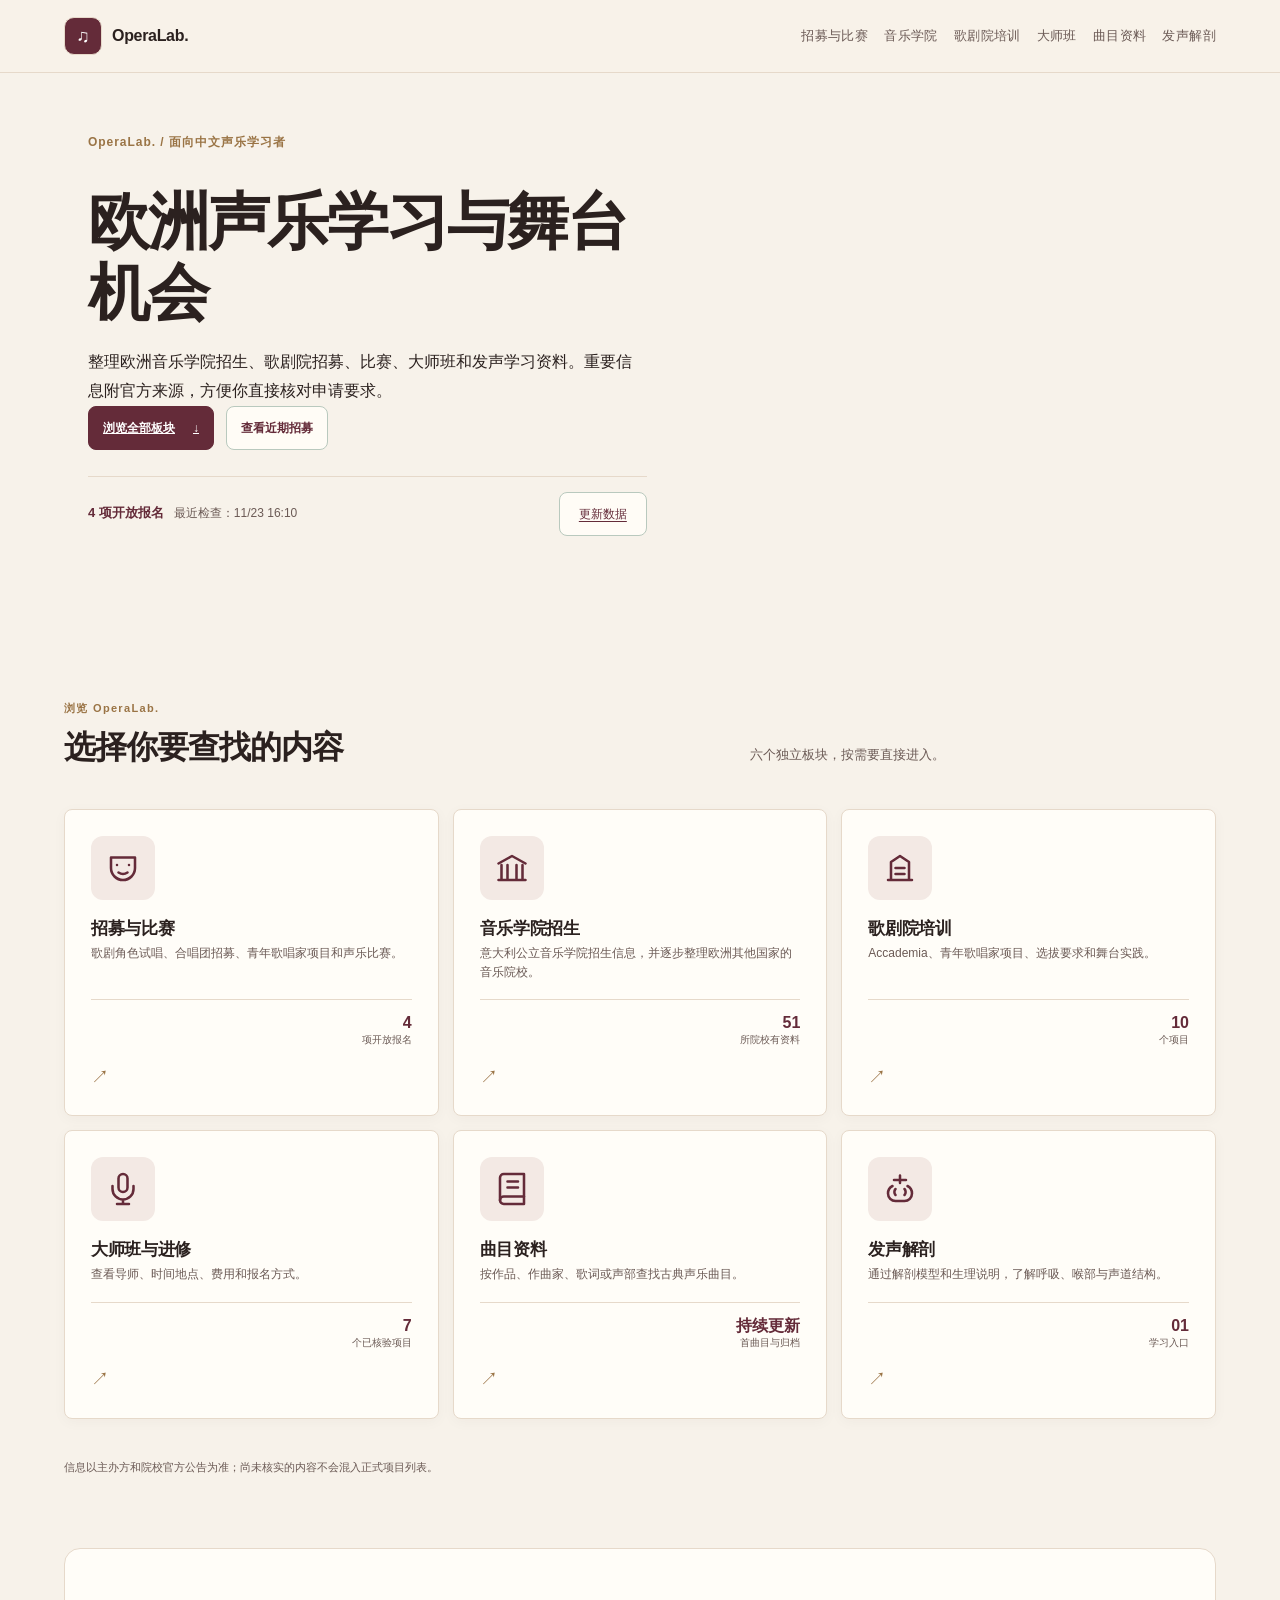
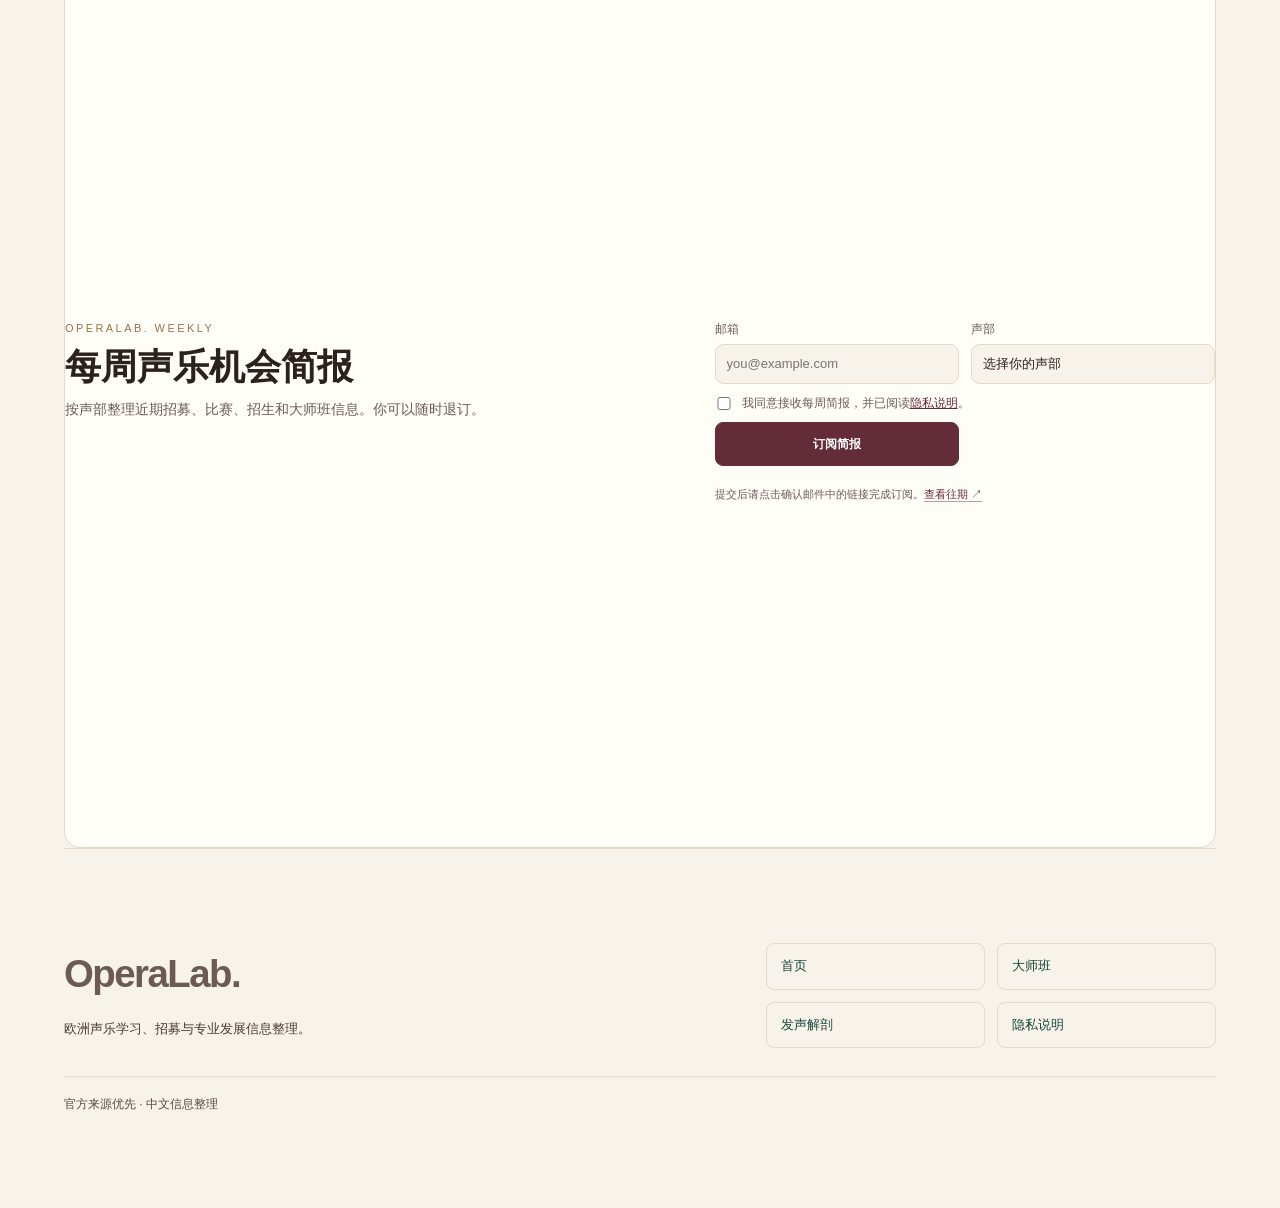
==== commit 5b2e2bbb: "copy: clarify school and opera academy section scope" ====
--- a/index.html
+++ b/index.html
@@ -99,7 +99,7 @@
     <button class="tile" type="button" data-open="conservatori">
       <span class="tile-icon" aria-hidden="true"><svg viewBox="0 0 24 24" fill="none" stroke="currentColor" stroke-width="1.7" stroke-linecap="round" stroke-linejoin="round"><path d="m3 9 9-5 9 5M5 10v9m4-9v9m6-9v9m4-9v9M3 20h18"/></svg></span>
       <span class="tile-main"><span class="tile-title">音乐学院招生</span><span class="tile-desc">意大利公立音乐学院招生信息，并逐步整理欧洲其他国家的音乐院校。</span></span>
-      <span class="tile-stat"><b id="statSchools">—</b><small>所院校</small></span><span class="tile-arrow" aria-hidden="true">↗</span>
+      <span class="tile-stat"><b id="statSchools">—</b><small>所院校有资料</small></span><span class="tile-arrow" aria-hidden="true">↗</span>
     </button>
     <button class="tile" type="button" data-open="opera-academies">
       <span class="tile-icon" aria-hidden="true"><svg viewBox="0 0 24 24" fill="none" stroke="currentColor" stroke-width="1.7" stroke-linecap="round" stroke-linejoin="round"><path d="M4 20h16M6 20V8l6-4 6 4v12M9 12h6M9 16h6"/></svg></span>
@@ -167,7 +167,7 @@
     <section class="shell wrap section panel" id="conservatori" hidden>
       <button class="panel-back" type="button" data-back="tiles">← 返回入口</button>
       <div class="section-head">
-        <div><div class="eyebrow">Conservatorio · Ammissioni</div><h2>意大利公立音乐学院招生</h2><p>查看已收录院校的声乐课程、入学考试要求、报名时间、考试曲目及官方招生简章。各校安排每年都可能变化，请以学校当年发布的公告为准。</p></div>
+        <div><div class="eyebrow">Conservatorio · Ammissioni</div><h2>意大利公立音乐学院招生</h2><p>查看意大利公立音乐学院已收录的声乐课程、入学考试要求、报名时间和官方招生简章。欧洲其他国家的院校先列入候选目录，待逐校确认声乐课程与招生信息后再纳入正式招生数据。各校安排每年都可能变化，请以学校当年公告为准。</p></div>
         <span id="conservatoriCount" class="count-pill">—</span>
       </div>
       <div class="cons-toolbar">
@@ -193,7 +193,7 @@
     <section class="shell wrap section panel" id="opera-academies" hidden>
       <button class="panel-back" type="button" data-back="tiles">← 返回入口</button>
       <div class="section-head">
-        <div><div class="eyebrow">Opera Accademie</div><h2>歌剧院培训项目（Accademia）</h2><p>部分歌剧院和专业机构会开设面向青年歌唱家的培训项目，内容可能包括声乐指导、角色排演和舞台实践。这类项目不一定属于学历课程；培训时长、费用、选拔方式和结业证明，请以主办方公告为准。</p></div>
+        <div><div class="eyebrow">Opera Accademie</div><h2>歌剧院培训项目（Accademia）</h2><p>歌剧院和专业机构面向青年歌唱家的进修项目，可能包括声乐指导、角色排演和舞台实践。这类项目不一定属于学历课程；本板块优先展示仍开放报名且经过官方核验的项目，培训时长、费用和选拔方式以主办方公告为准。</p></div>
         <span id="academyCount" class="count-pill">—</span>
       </div>
       <div class="cons-toolbar">
--- a/assets/opera-release.css
+++ b/assets/opera-release.css
@@ -100,3 +100,15 @@
  body.anatomy-page .lab-wrap{padding:24px 16px 54px}
 }
 @media(prefers-reduced-motion:reduce){html{scroll-behavior:auto}*,*:before,*:after{animation-duration:.01ms!important;animation-iteration-count:1!important;transition-duration:.01ms!important}}
+
+/* The larynx mechanism page is part of the same learning-lab family. */
+body.mechanism-page{background:var(--ol-paper);color:var(--ol-ink)}
+body.mechanism-page .mechanism{max-width:1160px}
+body.mechanism-page .mechanism-hero-copy h1{font-family:Georgia,"Songti SC",serif;color:var(--ol-ink)}
+body.mechanism-page .mechanism-hero-copy .eyebrow{color:var(--ol-gold)}
+body.mechanism-page .crumb a,body.mechanism-page .lab-entry{color:var(--ol-wine)}
+body.mechanism-page .card{border-color:var(--ol-line);border-radius:14px;box-shadow:0 3px 14px rgba(48,31,26,.035)}
+body.mechanism-page .tag{background:#f4eae5;color:var(--ol-wine)}
+body.mechanism-page .source-cta{background:var(--ol-wine);border-color:var(--ol-wine)}
+.topbar nav a{color:var(--ol-muted)}
+.topbar nav a:hover{color:var(--ol-wine)}
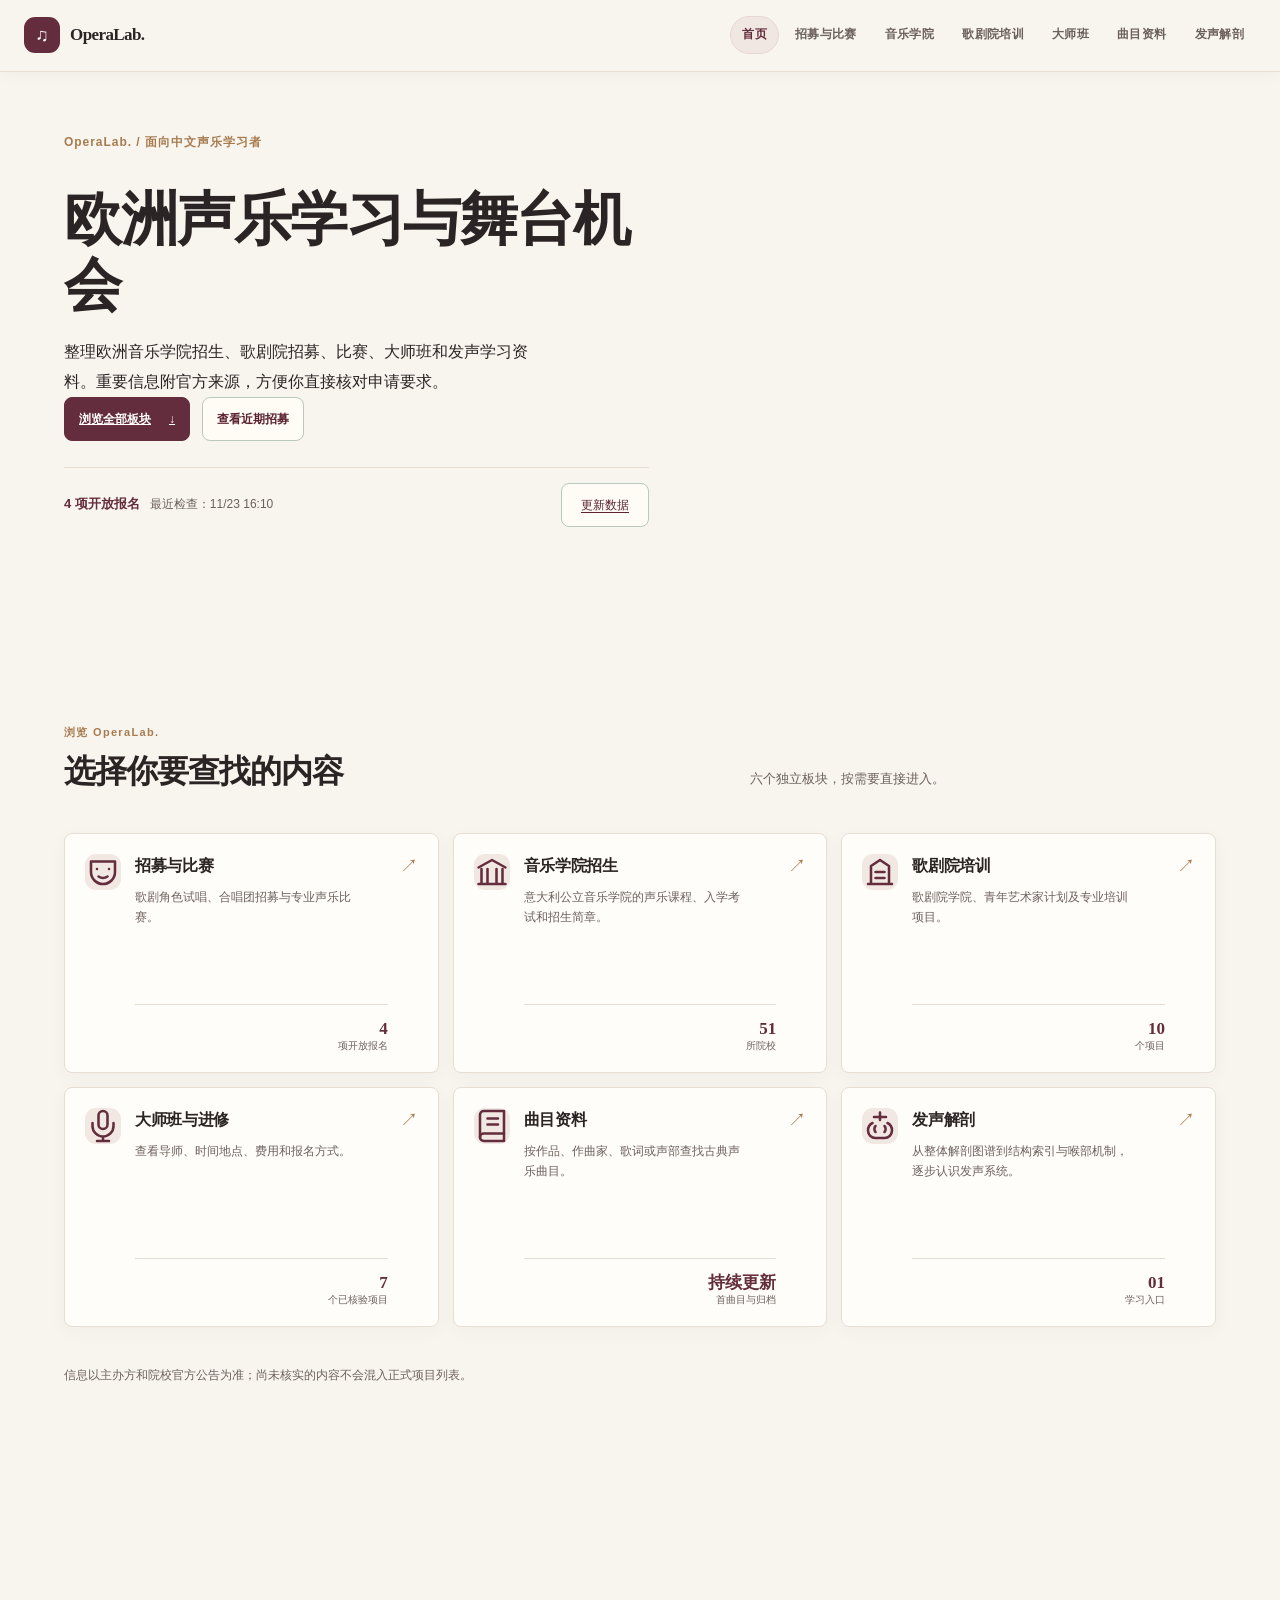
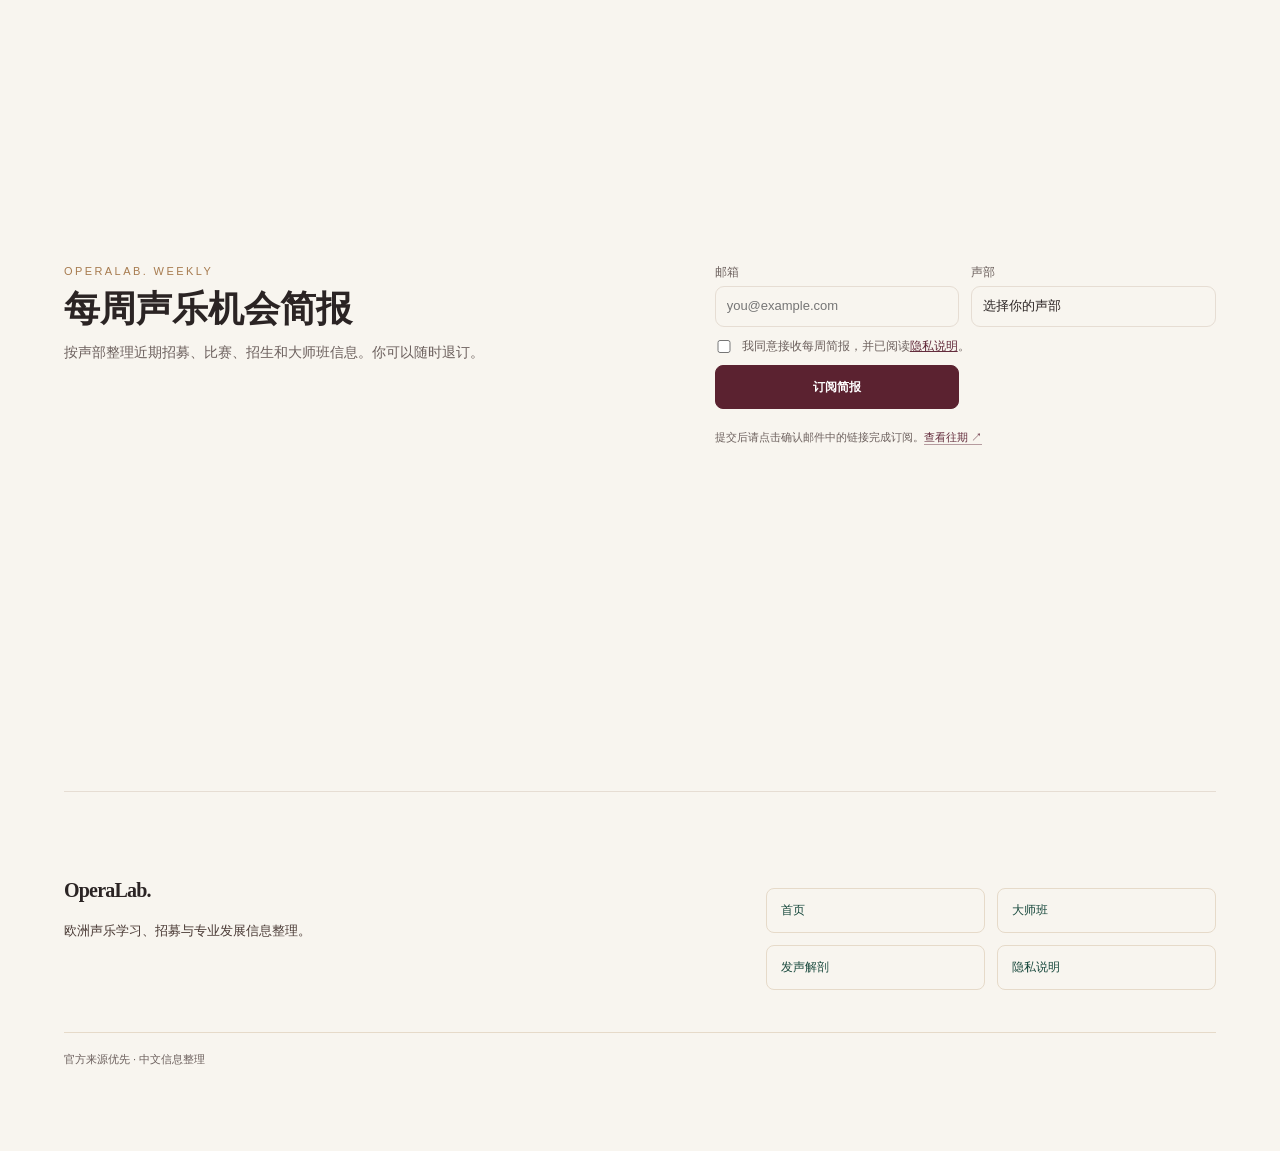
==== commit 6401c368: "release: unify OperaLab visual system and section navigation (#159) * Add shared OperaLab design sys" ====
--- a/index.html
+++ b/index.html
@@ -49,9 +49,9 @@
   <link rel="stylesheet" href="taste-fix.css?v=1">
   <link rel="stylesheet" href="assets/opera-clean.css?v=1">
   <link rel="stylesheet" href="assets/motion/site-motion.css?v=1">
-  <link rel="stylesheet" href="assets/opera-release.css?v=1">
   <script>document.documentElement.classList.add('m-enter');setTimeout(()=>document.documentElement.classList.add('m-enter-done'),700)</script>
   <title>OperaLab.｜欧洲声乐机会、音乐学院招生与曲目资料</title>
+  <link rel="stylesheet" href="assets/site-system.css?v=20261123">
 </head>
 <body class="taste-home">
   <header class="topbar nav">
@@ -59,6 +59,7 @@
   <div class="wrap topbar-inner">
     <a class="brand" href="./" aria-label="OperaLab. 首页"><span class="brand-mark" aria-hidden="true">♫</span><span class="brand-text">OperaLab.</span></a>
     <nav class="nav-links" aria-label="主要板块">
+      <a href="./" aria-current="page">首页</a>
       <a href="#open-calls" data-open="open-calls">招募与比赛</a>
       <a href="#conservatori" data-open="conservatori">音乐学院</a>
       <a href="#opera-academies" data-open="opera-academies">歌剧院培训</a>
@@ -93,17 +94,17 @@
   <div class="home-card-grid">
     <button class="tile" type="button" data-open="open-calls">
       <span class="tile-icon" aria-hidden="true"><svg viewBox="0 0 24 24" fill="none" stroke="currentColor" stroke-width="1.7" stroke-linecap="round" stroke-linejoin="round"><path d="M4 5h16v7a8 8 0 0 1-16 0z"/><path d="M8 10h.01M16 10h.01M9 15q3 2 6 0"/></svg></span>
-      <span class="tile-main"><span class="tile-title">招募与比赛</span><span class="tile-desc">歌剧角色试唱、合唱团招募、青年歌唱家项目和声乐比赛。</span></span>
+      <span class="tile-main"><span class="tile-title">招募与比赛</span><span class="tile-desc">歌剧角色试唱、合唱团招募与专业声乐比赛。</span></span>
       <span class="tile-stat"><b id="statCalls">—</b><small>项开放报名</small></span><span class="tile-arrow" aria-hidden="true">↗</span>
     </button>
     <button class="tile" type="button" data-open="conservatori">
       <span class="tile-icon" aria-hidden="true"><svg viewBox="0 0 24 24" fill="none" stroke="currentColor" stroke-width="1.7" stroke-linecap="round" stroke-linejoin="round"><path d="m3 9 9-5 9 5M5 10v9m4-9v9m6-9v9m4-9v9M3 20h18"/></svg></span>
-      <span class="tile-main"><span class="tile-title">音乐学院招生</span><span class="tile-desc">意大利公立音乐学院招生信息，并逐步整理欧洲其他国家的音乐院校。</span></span>
-      <span class="tile-stat"><b id="statSchools">—</b><small>所院校有资料</small></span><span class="tile-arrow" aria-hidden="true">↗</span>
+      <span class="tile-main"><span class="tile-title">音乐学院招生</span><span class="tile-desc">意大利公立音乐学院的声乐课程、入学考试和招生简章。</span></span>
+      <span class="tile-stat"><b id="statSchools">—</b><small>所院校</small></span><span class="tile-arrow" aria-hidden="true">↗</span>
     </button>
     <button class="tile" type="button" data-open="opera-academies">
       <span class="tile-icon" aria-hidden="true"><svg viewBox="0 0 24 24" fill="none" stroke="currentColor" stroke-width="1.7" stroke-linecap="round" stroke-linejoin="round"><path d="M4 20h16M6 20V8l6-4 6 4v12M9 12h6M9 16h6"/></svg></span>
-      <span class="tile-main"><span class="tile-title">歌剧院培训</span><span class="tile-desc">Accademia、青年歌唱家项目、选拔要求和舞台实践。</span></span>
+      <span class="tile-main"><span class="tile-title">歌剧院培训</span><span class="tile-desc">歌剧院学院、青年艺术家计划及专业培训项目。</span></span>
       <span class="tile-stat"><b id="statAcademies">—</b><small>个项目</small></span><span class="tile-arrow" aria-hidden="true">↗</span>
     </button>
     <a class="tile tile-link" href="masterclasses.html">
@@ -118,7 +119,7 @@
     </button>
     <a class="tile tile-link" href="voice-anatomy.html">
       <span class="tile-icon" aria-hidden="true"><svg viewBox="0 0 24 24" fill="none" stroke="currentColor" stroke-width="1.7" stroke-linecap="round" stroke-linejoin="round"><path d="M12 3v5M8 6h8M7 10c-2 1-3 3-3 5a5 5 0 0 0 5 5h6a5 5 0 0 0 5-5c0-2-1-4-3-5"/><path d="M9 12c-1 1-1 3 0 4m6-4c1 1 1 3 0 4"/></svg></span>
-      <span class="tile-main"><span class="tile-title">发声解剖</span><span class="tile-desc">通过解剖模型和生理说明，了解呼吸、喉部与声道结构。</span></span>
+      <span class="tile-main"><span class="tile-title">发声解剖</span><span class="tile-desc">从整体解剖图谱到结构索引与喉部机制，逐步认识发声系统。</span></span>
       <span class="tile-stat"><b>01</b><small>学习入口</small></span><span class="tile-arrow" aria-hidden="true">↗</span>
     </a>
   </div>
@@ -167,7 +168,7 @@
     <section class="shell wrap section panel" id="conservatori" hidden>
       <button class="panel-back" type="button" data-back="tiles">← 返回入口</button>
       <div class="section-head">
-        <div><div class="eyebrow">Conservatorio · Ammissioni</div><h2>意大利公立音乐学院招生</h2><p>查看意大利公立音乐学院已收录的声乐课程、入学考试要求、报名时间和官方招生简章。欧洲其他国家的院校先列入候选目录，待逐校确认声乐课程与招生信息后再纳入正式招生数据。各校安排每年都可能变化，请以学校当年公告为准。</p></div>
+        <div><div class="eyebrow">Conservatorio · Ammissioni</div><h2>意大利公立音乐学院招生</h2><p>查看已收录院校的声乐课程、入学考试要求、报名时间、考试曲目及官方招生简章。各校安排每年都可能变化，请以学校当年发布的公告为准。</p></div>
         <span id="conservatoriCount" class="count-pill">—</span>
       </div>
       <div class="cons-toolbar">
@@ -177,23 +178,11 @@
       </div>
       <div id="consGroups" class="cons-groups" aria-live="polite"></div>
       <div id="conservatoriEmpty"></div>
-      <section class="europe-discovery" aria-labelledby="europe-directory-title">
-        <div class="europe-discovery-head">
-          <div><span class="eyebrow">EUROPEAN INSTITUTION INDEX</span><h3 id="europe-directory-title">欧洲音乐院校候选目录</h3><p>从欧洲音乐院校协会（AEC）成员目录发现院校，作为后续核实声乐课程与招生信息的起点。</p></div>
-          <div class="europe-summary"><strong id="europeCount">正在载入目录…</strong><span id="europeWebCount">官网入口统计载入中</span></div>
-        </div>
-        <div class="europe-toolbar">
-          <label class="searchbox"><span aria-hidden="true">⌕</span><input id="europeSearchInput" type="search" placeholder="搜索国家、城市或院校名称" autocomplete="off" aria-label="搜索欧洲音乐院校"></label>
-          <label class="europe-country-label"><span>国家</span><select id="europeCountryFilter" aria-label="按国家筛选"><option value="all">全部国家</option></select></label>
-        </div>
-        <div id="europeInstitutions" class="europe-country-groups" aria-live="polite"><div class="empty">正在载入欧洲院校目录…</div></div>
-        <p class="europe-disclaimer">重要说明：AEC 会员身份仅用于发现高等音乐教育机构，不代表该校一定开设古典声乐专业或当前开放招生。当前目录中的声乐课程与招生状态尚未逐校核实；请以院校官网为准。官网入口和 AEC 档案分别标注，避免把候选机构误认为已确认机会。</p>
-      </section>
     </section>
     <section class="shell wrap section panel" id="opera-academies" hidden>
       <button class="panel-back" type="button" data-back="tiles">← 返回入口</button>
       <div class="section-head">
-        <div><div class="eyebrow">Opera Accademie</div><h2>歌剧院培训项目（Accademia）</h2><p>歌剧院和专业机构面向青年歌唱家的进修项目，可能包括声乐指导、角色排演和舞台实践。这类项目不一定属于学历课程；本板块优先展示仍开放报名且经过官方核验的项目，培训时长、费用和选拔方式以主办方公告为准。</p></div>
+        <div><div class="eyebrow">Opera Accademie</div><h2>歌剧院培训项目（Accademia）</h2><p>部分歌剧院和专业机构会开设面向青年歌唱家的培训项目，内容可能包括声乐指导、角色排演和舞台实践。这类项目不一定属于学历课程；培训时长、费用、选拔方式和结业证明，请以主办方公告为准。</p></div>
         <span id="academyCount" class="count-pill">—</span>
       </div>
       <div class="cons-toolbar">
@@ -233,7 +222,7 @@
   <script src="site-config.js?v=1" defer></script>
   <script type="module" src="https://static.cloudflareinsights.com/beacon.min.js" data-cf-beacon='{"token":"42879f330b824eb4843baa5bd13ba002"}'></script>
   <script src="subscribe.js?v=1" defer></script>
-  <script src="app.js?v=release1" defer></script>
+  <script src="app.js?v=ux15" defer></script>
   <script src="hero-facts.js?v=1" defer></script>
   <script src="structured-data.js?v=1" defer></script>
   <script type="module" src="assets/moments/moments.js"></script>
--- a/assets/site-system.css
+++ b/assets/site-system.css
@@ -0,0 +1,230 @@
+/* OperaLab. shared design system — release polish, 2026-11-23
+   One visual language across discovery, repertoire, masterclasses and voice science.
+   Page-specific layouts remain intact; this file owns shared tokens and navigation. */
+:root{
+  color-scheme:light;
+  --ol-ink:#2b2424;
+  --ol-muted:#6c605d;
+  --ol-paper:#f8f5ef;
+  --ol-surface:#fffdf9;
+  --ol-line:#e6ddd3;
+  --ol-brand:#642d3d;
+  --ol-brand-strong:#7c3c4c;
+  --ol-accent:#a77b4f;
+  --ol-radius:16px;
+  --ol-shadow:0 8px 28px rgba(52,35,32,.055);
+  --ink:var(--ol-ink);--ink-soft:var(--ol-muted);
+  --paper:var(--ol-paper);--paper-2:var(--ol-surface);--line:var(--ol-line);
+  --brand:var(--ol-brand);--brand-2:var(--ol-brand-strong);
+  --gold:var(--ol-accent);--gold-soft:#c8a77f;--action:var(--ol-brand);
+  --bg:var(--ol-paper);--surface:var(--ol-surface);--accent:var(--ol-brand);
+  --serif:Georgia,"Songti SC",serif;
+  --sans:Inter,-apple-system,BlinkMacSystemFont,"Segoe UI","PingFang SC","Microsoft YaHei",sans-serif;
+}
+html body.taste-home{
+  --ink:var(--ol-ink);--ink-soft:var(--ol-muted);--paper:var(--ol-paper);--paper-2:var(--ol-surface);
+  --line:var(--ol-line);--brand:var(--ol-brand);--brand-2:var(--ol-brand-strong);
+  --gold:var(--ol-accent);--gold-soft:#c8a77f;--action:var(--ol-brand);
+  color:var(--ol-ink);background:var(--ol-paper);
+}
+html{scroll-behavior:smooth;scroll-padding-top:112px}
+body{
+  color:var(--ol-ink);
+  background:var(--ol-paper);
+  font-family:Inter,-apple-system,BlinkMacSystemFont,"Segoe UI","PingFang SC","Hiragino Sans GB","Microsoft YaHei",sans-serif;
+}
+body::before{display:none!important}
+a{color:var(--ol-brand)}
+a:hover{color:var(--ol-brand-strong)}
+button:focus-visible,a:focus-visible,input:focus-visible,select:focus-visible,textarea:focus-visible{
+  outline:2px solid var(--ol-brand)!important;outline-offset:3px
+}
+/* Shared masthead */
+html body header.topbar{
+  position:sticky;top:0;z-index:100;
+  background:rgba(248,245,239,.94)!important;
+  border-bottom:1px solid var(--ol-line)!important;
+  box-shadow:0 3px 16px rgba(40,28,26,.035);
+  backdrop-filter:blur(16px) saturate(140%);
+}
+html body header.topbar .topbar-inner{
+  width:calc(100% - 48px);max-width:1240px;min-height:70px;
+  margin:0 auto;padding:10px 0;display:flex;align-items:center;
+  justify-content:space-between;gap:22px;flex-wrap:nowrap;
+}
+html body header.topbar .brand{display:inline-flex;align-items:center;gap:10px;flex:0 0 auto;text-decoration:none}
+html body header.topbar .brand-mark{
+  display:grid;place-items:center;width:36px;height:36px;border-radius:11px;
+  background:var(--ol-brand)!important;color:#fff!important;border:0!important;
+  font-size:18px;font-weight:600;
+}
+html body header.topbar .brand-text{
+  color:var(--ol-ink)!important;font-size:17px;font-weight:700;
+  letter-spacing:-.035em;font-family:Georgia,"Songti SC",serif;
+}
+html body header.topbar .nav-links{
+  display:flex;align-items:center;justify-content:flex-end;gap:4px;
+  min-width:0;flex:1 1 auto;flex-wrap:nowrap;overflow:visible;
+}
+html body header.topbar .nav-links a{
+  display:inline-flex;align-items:center;justify-content:center;
+  min-height:38px;padding:8px 11px;border:1px solid transparent;border-radius:999px;
+  color:var(--ol-muted)!important;font-size:12px;font-weight:600;
+  text-decoration:none;white-space:nowrap;transition:background .18s ease,color .18s ease,border-color .18s ease;
+}
+html body header.topbar .nav-links a:hover,
+html body header.topbar .nav-links a[aria-current="page"]{
+  color:var(--ol-brand)!important;background:#f0e6e2;border-color:#e8d7d1;
+}
+html body header.topbar .install-button{
+  flex:0 0 auto;min-height:38px;padding:8px 12px;border:1px solid var(--ol-line);
+  border-radius:999px;background:var(--ol-surface);color:var(--ol-brand);font-size:12px;
+}
+html body .skip-link{z-index:120;background:var(--ol-brand);color:#fff}
+html body footer.closing{
+  width:min(100% - 48px,1240px);max-width:1240px;margin:54px auto 0;
+  padding:28px 0 34px;border-top:1px solid var(--ol-line);
+  background:transparent;color:var(--ol-muted);
+}
+html body footer.closing :is(.footer-inner,.closing-inner){max-width:none}
+html body footer.closing :is(.footer-brand,.footer-copy,.closing-brand) strong{
+  color:var(--ol-ink);font-family:Georgia,"Songti SC",serif;font-size:20px;
+}
+html body footer.closing p{color:var(--ol-muted);font-size:13px;line-height:1.7}
+html body footer.closing nav{display:flex;flex-wrap:wrap;gap:8px;margin-top:14px}
+html body footer.closing nav a{
+  display:inline-flex;align-items:center;min-height:34px;padding:6px 11px;
+  border:1px solid var(--ol-line);border-radius:999px;color:var(--ol-muted);
+  font-size:12px;text-decoration:none;
+}
+html body footer.closing nav a:hover{border-color:#d7bfc0;color:var(--ol-brand)}
+html body footer.closing :is(.footer-note,small,.closing-note){display:block;margin-top:14px;color:var(--ol-muted);font-size:11px}
+/* Consistent page canvas and section rhythm */
+html body :is(.home-section,.master-wrap,.lab-wrap,.mechanism,.closing){min-width:0}
+html body main :is(.home-section,.master-list-section,.body-figure-section,.model-section,.interaction-section,.map-section){
+  scroll-margin-top:112px;
+}
+html body :is(.master-head,.lab-hero,.mechanism-hero-copy,.voice-hero,.home-hero){
+  color:var(--ol-ink);
+}
+html body :is(.master-head,.lab-hero,.home-hero){
+  border-color:var(--ol-line);
+}
+html body :is(.eyebrow,.home-kicker,.home-section-index,.lab-kicker,.anatomy-section-number){
+  color:var(--ol-accent);
+}
+html body :is(.home-section-head h2,.section-head h2,.master-list-head h2,.anatomy-section-head h2){
+  color:var(--ol-ink);
+}
+html body :is(.tile,.master-card,.card,.panel,.body-figure,.body-detail,.lab-card){
+  border-color:var(--ol-line);
+}
+html body :is(.tile,.master-card,.card,.panel,.body-figure,.body-detail,.lab-card){
+  box-shadow:var(--ol-shadow);
+}
+html body :is(.home-button--primary,.master-hero-cta,.hero-cta){
+  background:var(--ol-brand)!important;border-color:var(--ol-brand)!important;color:#fff!important;
+}
+html body :is(.home-button--primary,.master-hero-cta,.hero-cta):hover{
+  background:var(--ol-brand-strong)!important;border-color:var(--ol-brand-strong)!important;
+}
+/* A small local pathway connects the three voice-science pages. */
+html body .science-subnav{
+  width:min(100% - 48px,1240px);margin:14px auto 0;
+  display:flex;align-items:center;flex-wrap:wrap;gap:7px;
+  color:var(--ol-muted);font-size:11px;
+}
+html body .science-subnav-label{margin-right:4px;font-weight:700;letter-spacing:.04em}
+html body .science-subnav a{
+  display:inline-flex;align-items:center;min-height:32px;padding:5px 10px;
+  border:1px solid var(--ol-line);border-radius:999px;background:rgba(255,253,249,.7);
+  color:var(--ol-muted);font-size:11px;text-decoration:none;
+}
+html body .science-subnav a[aria-current="page"]{
+  color:var(--ol-brand);border-color:#d9c2c3;background:#f1e7e5;font-weight:700;
+}
+@media(max-width:1050px){
+  html body header.topbar .topbar-inner{gap:12px}
+  html body header.topbar .nav-links{justify-content:flex-start;overflow-x:auto;scrollbar-width:none}
+  html body header.topbar .nav-links::-webkit-scrollbar{display:none}
+  html body header.topbar .nav-links a{padding-inline:9px}
+}
+@media(max-width:760px){
+  html body header.topbar .topbar-inner{
+    width:calc(100% - 32px);min-height:0;padding:9px 0 7px;
+    display:grid;grid-template-columns:minmax(0,1fr) auto;gap:6px 10px;
+  }
+  html body header.topbar .brand-mark{width:32px;height:32px}
+  html body header.topbar .brand-text{font-size:15px}
+  html body header.topbar .nav-links{
+    grid-column:1/-1;grid-row:2;display:flex;justify-content:flex-start;
+    width:100%;overflow-x:auto;overflow-y:hidden;gap:5px;padding:1px 0 4px;
+    -webkit-overflow-scrolling:touch;scrollbar-width:none;
+  }
+  html body header.topbar .nav-links a{flex:0 0 auto;min-height:36px;padding:7px 10px;font-size:11px}
+  html body header.topbar .install-button{justify-self:end}
+  html body footer.closing{width:calc(100% - 32px);margin-top:36px;padding-top:22px}
+  html body .science-subnav{width:calc(100% - 32px);gap:6px}
+  html body .science-subnav-label{flex:0 0 100%}
+  html body :is(.home-section,.master-wrap,.lab-wrap,.mechanism){min-width:0}
+}
+@media(max-width:420px){
+  html body header.topbar .topbar-inner{width:calc(100% - 28px)}
+  html body header.topbar .nav-links a{padding-inline:9px}
+  html body footer.closing{width:calc(100% - 28px)}
+  html body .science-subnav{width:calc(100% - 28px)}
+}
+@media(prefers-reduced-motion:reduce){
+  html{scroll-behavior:auto}
+  html body *{animation-duration:.01ms!important;transition-duration:.01ms!important}
+}
+
+/* Homepage: six peer-level destinations, never three unrelated categories. */
+html body.taste-home #tiles .home-card-grid{
+  display:grid;grid-template-columns:repeat(3,minmax(0,1fr));gap:14px;
+}
+html body.taste-home #tiles .tile{
+  min-height:196px;padding:20px;display:grid;
+  grid-template-columns:38px minmax(0,1fr) 18px;
+  grid-template-rows:auto 1fr auto;align-items:start;gap:12px;
+  border:1px solid var(--ol-line);border-radius:16px;
+  background:var(--ol-surface);box-shadow:0 5px 18px rgba(52,35,32,.035);
+  color:var(--ol-ink);text-decoration:none;text-align:left;
+}
+html body.taste-home #tiles .tile-icon{grid-column:1;grid-row:1;width:36px;height:36px;background:#f1e7e3;color:var(--ol-brand);border-radius:11px}
+html body.taste-home #tiles .tile-main{grid-column:2;grid-row:1 / span 2;min-width:0}
+html body.taste-home #tiles .tile-title{display:block;color:var(--ol-ink);font-size:16px;font-weight:700;line-height:1.45}
+html body.taste-home #tiles .tile-desc{display:block;margin-top:7px;color:var(--ol-muted);font-size:12px;line-height:1.65;max-width:34ch}
+html body.taste-home #tiles .tile-stat{grid-column:2;grid-row:3;align-self:end;margin-top:8px;color:var(--ol-muted)}
+html body.taste-home #tiles .tile-stat b{color:var(--ol-brand);font-size:17px}
+html body.taste-home #tiles .tile-arrow{grid-column:3;grid-row:1;color:var(--ol-accent)}
+html body.taste-home #tiles .tile:hover{transform:translateY(-2px);border-color:#d8bfc0;box-shadow:0 12px 28px rgba(52,35,32,.075)}
+html body.taste-home .home-source-note{margin-top:14px;color:var(--ol-muted);font-size:12px;line-height:1.7}
+html body.master-page,html body.anatomy-page,html body.mechanism-page,html body.voice-lab-page{background:var(--ol-paper)!important;color:var(--ol-ink)}
+html body.master-page .master-head{
+  background:radial-gradient(ellipse at 88% 12%,rgba(167,123,79,.13),transparent 42%),linear-gradient(135deg,#f2e9e3,#fffdf9 72%);
+  border-color:var(--ol-line);box-shadow:var(--ol-shadow);
+}
+html body :is(.master-list-section,.body-figure-section,.model-section,.interaction-section,.map-section){
+  max-width:1240px;
+}
+html body :is(.master-card,.body-figure,.body-detail,.card,.panel,.lab-card){
+  background:var(--ol-surface);border-color:var(--ol-line);
+}
+html body :is(.lab-hero,.voice-hero,.mechanism-hero-copy) h1,
+html body .master-head h1{color:var(--ol-ink)}
+html body :is(.lab-hero,.voice-hero,.mechanism-hero-copy) :is(p,.lede){color:var(--ol-muted)}
+html body :is(.body-figure-head,.card-head){border-color:var(--ol-line)}
+@media(max-width:900px){
+  html body.taste-home #tiles .home-card-grid{grid-template-columns:repeat(2,minmax(0,1fr))}
+}
+@media(max-width:760px){
+  html body.taste-home #tiles .home-card-grid{grid-template-columns:minmax(0,1fr);gap:9px}
+  html body.taste-home #tiles .tile{min-height:0;padding:14px;grid-template-columns:34px minmax(0,1fr) 16px;grid-template-rows:auto auto}
+  html body.taste-home #tiles .tile-icon{width:32px;height:32px;grid-row:1 / span 2}
+  html body.taste-home #tiles .tile-main{grid-column:2;grid-row:1 / span 2}
+  html body.taste-home #tiles .tile-title{font-size:15px}
+  html body.taste-home #tiles .tile-desc{max-width:none;margin-top:4px}
+  html body.taste-home #tiles .tile-stat{grid-column:2;grid-row:3;margin-top:5px}
+  html body.taste-home #tiles .tile-arrow{grid-column:3;grid-row:1}
+}
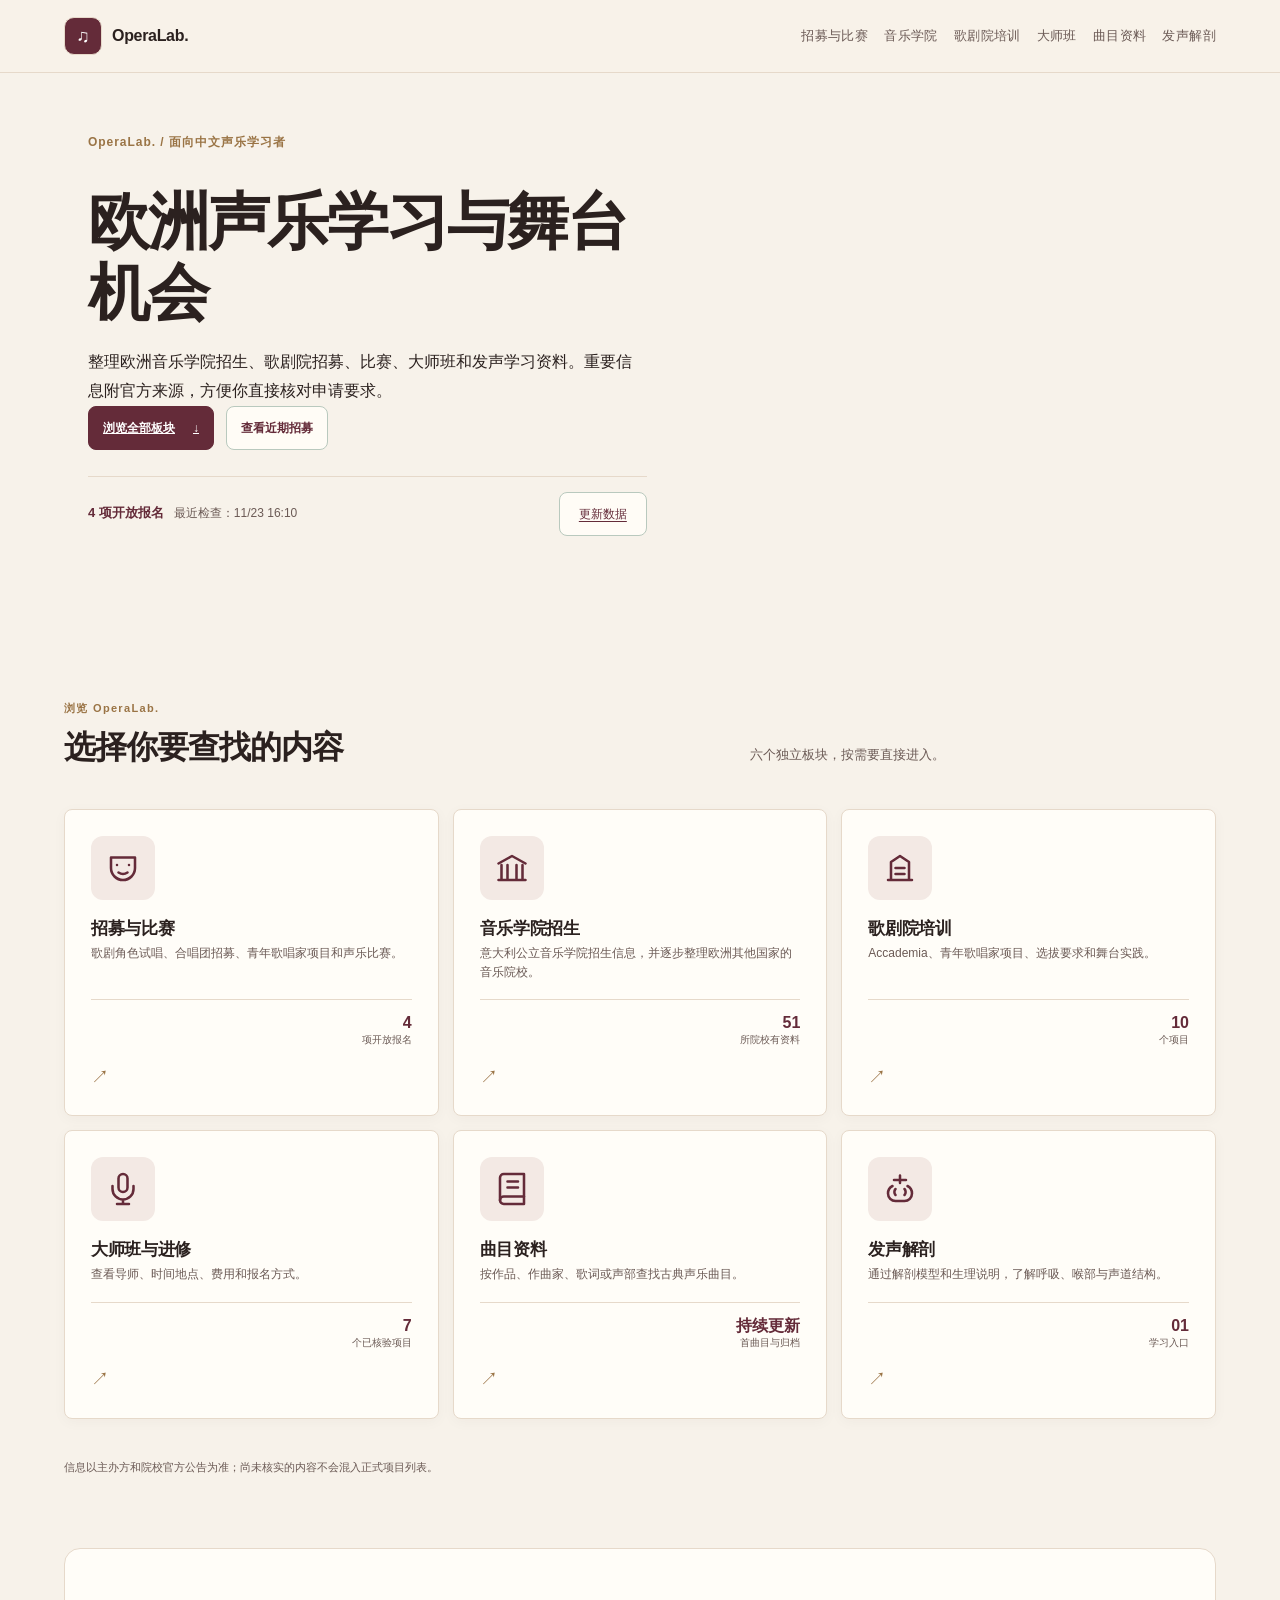
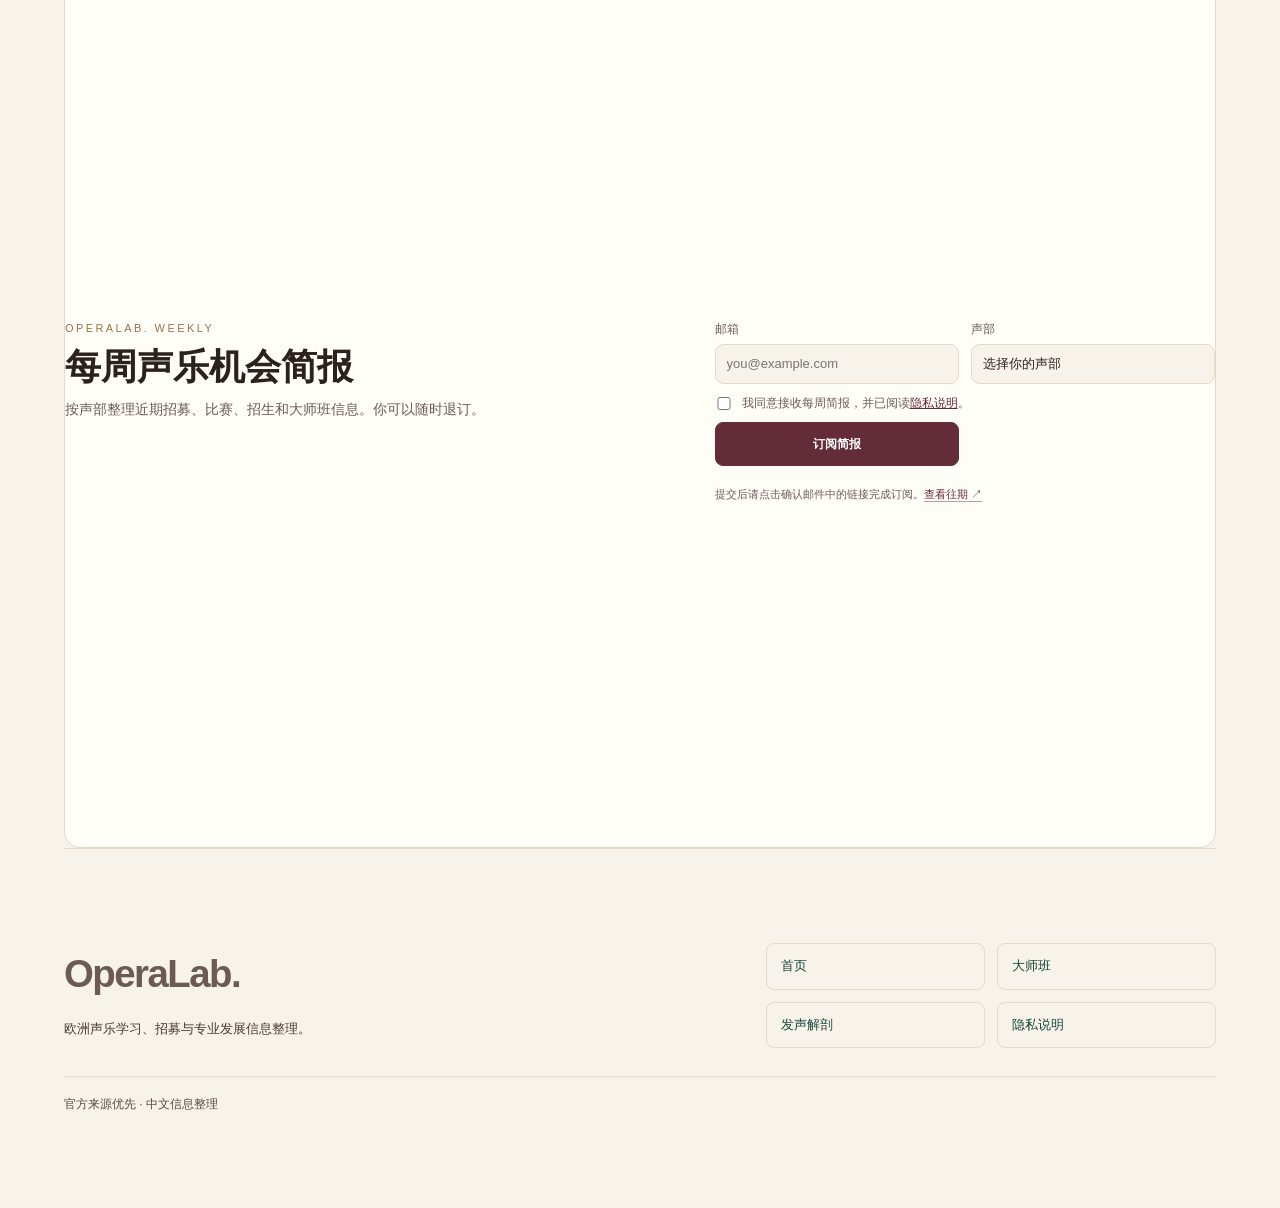
==== commit 4aded990: "chore(release): refresh shared stylesheet cache key" ====
--- a/index.html
+++ b/index.html
@@ -49,9 +49,9 @@
   <link rel="stylesheet" href="taste-fix.css?v=1">
   <link rel="stylesheet" href="assets/opera-clean.css?v=1">
   <link rel="stylesheet" href="assets/motion/site-motion.css?v=1">
+  <link rel="stylesheet" href="assets/opera-release.css?v=2">
   <script>document.documentElement.classList.add('m-enter');setTimeout(()=>document.documentElement.classList.add('m-enter-done'),700)</script>
   <title>OperaLab.｜欧洲声乐机会、音乐学院招生与曲目资料</title>
-  <link rel="stylesheet" href="assets/site-system.css?v=20261123">
 </head>
 <body class="taste-home">
   <header class="topbar nav">
@@ -59,7 +59,6 @@
   <div class="wrap topbar-inner">
     <a class="brand" href="./" aria-label="OperaLab. 首页"><span class="brand-mark" aria-hidden="true">♫</span><span class="brand-text">OperaLab.</span></a>
     <nav class="nav-links" aria-label="主要板块">
-      <a href="./" aria-current="page">首页</a>
       <a href="#open-calls" data-open="open-calls">招募与比赛</a>
       <a href="#conservatori" data-open="conservatori">音乐学院</a>
       <a href="#opera-academies" data-open="opera-academies">歌剧院培训</a>
@@ -94,17 +93,17 @@
   <div class="home-card-grid">
     <button class="tile" type="button" data-open="open-calls">
       <span class="tile-icon" aria-hidden="true"><svg viewBox="0 0 24 24" fill="none" stroke="currentColor" stroke-width="1.7" stroke-linecap="round" stroke-linejoin="round"><path d="M4 5h16v7a8 8 0 0 1-16 0z"/><path d="M8 10h.01M16 10h.01M9 15q3 2 6 0"/></svg></span>
-      <span class="tile-main"><span class="tile-title">招募与比赛</span><span class="tile-desc">歌剧角色试唱、合唱团招募与专业声乐比赛。</span></span>
+      <span class="tile-main"><span class="tile-title">招募与比赛</span><span class="tile-desc">歌剧角色试唱、合唱团招募、青年歌唱家项目和声乐比赛。</span></span>
       <span class="tile-stat"><b id="statCalls">—</b><small>项开放报名</small></span><span class="tile-arrow" aria-hidden="true">↗</span>
     </button>
     <button class="tile" type="button" data-open="conservatori">
       <span class="tile-icon" aria-hidden="true"><svg viewBox="0 0 24 24" fill="none" stroke="currentColor" stroke-width="1.7" stroke-linecap="round" stroke-linejoin="round"><path d="m3 9 9-5 9 5M5 10v9m4-9v9m6-9v9m4-9v9M3 20h18"/></svg></span>
-      <span class="tile-main"><span class="tile-title">音乐学院招生</span><span class="tile-desc">意大利公立音乐学院的声乐课程、入学考试和招生简章。</span></span>
-      <span class="tile-stat"><b id="statSchools">—</b><small>所院校</small></span><span class="tile-arrow" aria-hidden="true">↗</span>
+      <span class="tile-main"><span class="tile-title">音乐学院招生</span><span class="tile-desc">意大利公立音乐学院招生信息，并逐步整理欧洲其他国家的音乐院校。</span></span>
+      <span class="tile-stat"><b id="statSchools">—</b><small>所院校有资料</small></span><span class="tile-arrow" aria-hidden="true">↗</span>
     </button>
     <button class="tile" type="button" data-open="opera-academies">
       <span class="tile-icon" aria-hidden="true"><svg viewBox="0 0 24 24" fill="none" stroke="currentColor" stroke-width="1.7" stroke-linecap="round" stroke-linejoin="round"><path d="M4 20h16M6 20V8l6-4 6 4v12M9 12h6M9 16h6"/></svg></span>
-      <span class="tile-main"><span class="tile-title">歌剧院培训</span><span class="tile-desc">歌剧院学院、青年艺术家计划及专业培训项目。</span></span>
+      <span class="tile-main"><span class="tile-title">歌剧院培训</span><span class="tile-desc">Accademia、青年歌唱家项目、选拔要求和舞台实践。</span></span>
       <span class="tile-stat"><b id="statAcademies">—</b><small>个项目</small></span><span class="tile-arrow" aria-hidden="true">↗</span>
     </button>
     <a class="tile tile-link" href="masterclasses.html">
@@ -119,7 +118,7 @@
     </button>
     <a class="tile tile-link" href="voice-anatomy.html">
       <span class="tile-icon" aria-hidden="true"><svg viewBox="0 0 24 24" fill="none" stroke="currentColor" stroke-width="1.7" stroke-linecap="round" stroke-linejoin="round"><path d="M12 3v5M8 6h8M7 10c-2 1-3 3-3 5a5 5 0 0 0 5 5h6a5 5 0 0 0 5-5c0-2-1-4-3-5"/><path d="M9 12c-1 1-1 3 0 4m6-4c1 1 1 3 0 4"/></svg></span>
-      <span class="tile-main"><span class="tile-title">发声解剖</span><span class="tile-desc">从整体解剖图谱到结构索引与喉部机制，逐步认识发声系统。</span></span>
+      <span class="tile-main"><span class="tile-title">发声解剖</span><span class="tile-desc">通过解剖模型和生理说明，了解呼吸、喉部与声道结构。</span></span>
       <span class="tile-stat"><b>01</b><small>学习入口</small></span><span class="tile-arrow" aria-hidden="true">↗</span>
     </a>
   </div>
@@ -168,7 +167,7 @@
     <section class="shell wrap section panel" id="conservatori" hidden>
       <button class="panel-back" type="button" data-back="tiles">← 返回入口</button>
       <div class="section-head">
-        <div><div class="eyebrow">Conservatorio · Ammissioni</div><h2>意大利公立音乐学院招生</h2><p>查看已收录院校的声乐课程、入学考试要求、报名时间、考试曲目及官方招生简章。各校安排每年都可能变化，请以学校当年发布的公告为准。</p></div>
+        <div><div class="eyebrow">Conservatorio · Ammissioni</div><h2>意大利公立音乐学院招生</h2><p>查看意大利公立音乐学院已收录的声乐课程、入学考试要求、报名时间和官方招生简章。欧洲其他国家的院校先列入候选目录，待逐校确认声乐课程与招生信息后再纳入正式招生数据。各校安排每年都可能变化，请以学校当年公告为准。</p></div>
         <span id="conservatoriCount" class="count-pill">—</span>
       </div>
       <div class="cons-toolbar">
@@ -178,11 +177,23 @@
       </div>
       <div id="consGroups" class="cons-groups" aria-live="polite"></div>
       <div id="conservatoriEmpty"></div>
+      <section class="europe-discovery" aria-labelledby="europe-directory-title">
+        <div class="europe-discovery-head">
+          <div><span class="eyebrow">EUROPEAN INSTITUTION INDEX</span><h3 id="europe-directory-title">欧洲音乐院校候选目录</h3><p>从欧洲音乐院校协会（AEC）成员目录发现院校，作为后续核实声乐课程与招生信息的起点。</p></div>
+          <div class="europe-summary"><strong id="europeCount">正在载入目录…</strong><span id="europeWebCount">官网入口统计载入中</span></div>
+        </div>
+        <div class="europe-toolbar">
+          <label class="searchbox"><span aria-hidden="true">⌕</span><input id="europeSearchInput" type="search" placeholder="搜索国家、城市或院校名称" autocomplete="off" aria-label="搜索欧洲音乐院校"></label>
+          <label class="europe-country-label"><span>国家</span><select id="europeCountryFilter" aria-label="按国家筛选"><option value="all">全部国家</option></select></label>
+        </div>
+        <div id="europeInstitutions" class="europe-country-groups" aria-live="polite"><div class="empty">正在载入欧洲院校目录…</div></div>
+        <p class="europe-disclaimer">重要说明：AEC 会员身份仅用于发现高等音乐教育机构，不代表该校一定开设古典声乐专业或当前开放招生。当前目录中的声乐课程与招生状态尚未逐校核实；请以院校官网为准。官网入口和 AEC 档案分别标注，避免把候选机构误认为已确认机会。</p>
+      </section>
     </section>
     <section class="shell wrap section panel" id="opera-academies" hidden>
       <button class="panel-back" type="button" data-back="tiles">← 返回入口</button>
       <div class="section-head">
-        <div><div class="eyebrow">Opera Accademie</div><h2>歌剧院培训项目（Accademia）</h2><p>部分歌剧院和专业机构会开设面向青年歌唱家的培训项目，内容可能包括声乐指导、角色排演和舞台实践。这类项目不一定属于学历课程；培训时长、费用、选拔方式和结业证明，请以主办方公告为准。</p></div>
+        <div><div class="eyebrow">Opera Accademie</div><h2>歌剧院培训项目（Accademia）</h2><p>歌剧院和专业机构面向青年歌唱家的进修项目，可能包括声乐指导、角色排演和舞台实践。这类项目不一定属于学历课程；本板块优先展示仍开放报名且经过官方核验的项目，培训时长、费用和选拔方式以主办方公告为准。</p></div>
         <span id="academyCount" class="count-pill">—</span>
       </div>
       <div class="cons-toolbar">
@@ -222,7 +233,7 @@
   <script src="site-config.js?v=1" defer></script>
   <script type="module" src="https://static.cloudflareinsights.com/beacon.min.js" data-cf-beacon='{"token":"42879f330b824eb4843baa5bd13ba002"}'></script>
   <script src="subscribe.js?v=1" defer></script>
-  <script src="app.js?v=ux15" defer></script>
+  <script src="app.js?v=release2" defer></script>
   <script src="hero-facts.js?v=1" defer></script>
   <script src="structured-data.js?v=1" defer></script>
   <script type="module" src="assets/moments/moments.js"></script>
--- a/assets/opera-release.css
+++ b/assets/opera-release.css
@@ -0,0 +1,128 @@
+/* OperaLab. — shared release design system */
+:root{--ol-ink:#2b211f;--ol-muted:#6b5a55;--ol-paper:#f7f2ea;--ol-surface:#fffdf8;--ol-line:#e6d9ca;--ol-wine:#642b39;--ol-wine-2:#823e4c;--ol-gold:#9a7445;--ol-radius:16px}
+html{scroll-behavior:smooth;scroll-padding-top:88px}
+body{--ink:var(--ol-ink);--ink-soft:var(--ol-muted);--paper:var(--ol-paper);--paper-2:var(--ol-surface);--line:var(--ol-line);--brand:var(--ol-wine);--brand-2:var(--ol-wine-2);--gold:var(--ol-gold);--gold-soft:#c9a979;background:var(--ol-paper);color:var(--ol-ink);font-family:-apple-system,BlinkMacSystemFont,"Segoe UI","PingFang SC","Hiragino Sans GB","Microsoft YaHei",sans-serif}
+body::before{background:radial-gradient(900px 420px at 8% -12%,rgba(154,116,69,.09),transparent 62%),radial-gradient(900px 420px at 92% 0,rgba(100,43,57,.055),transparent 66%)}
+a{color:var(--ol-wine-2)}h1,h2,h3,h4{color:var(--ol-ink)}
+.topbar{background:rgba(247,242,234,.94);border-bottom:1px solid var(--ol-line);backdrop-filter:blur(14px)}
+.topbar-inner{width:100%;max-width:1200px;min-height:68px;gap:20px}
+.brand{color:var(--ol-ink);flex:0 0 auto}.brand-mark{width:36px;height:36px;border-radius:10px;background:var(--ol-wine);color:#fffaf4}
+.brand-text{font-family:Georgia,"Songti SC",serif;font-size:17px;font-weight:650;letter-spacing:-.02em}
+.nav-links{gap:4px;min-width:0}.nav-links a{min-height:40px;display:inline-flex;align-items:center;padding:8px 11px;color:var(--ol-muted);border-radius:8px;font-size:12px;white-space:nowrap}
+.nav-links a:hover,.nav-links a:focus-visible{background:rgba(100,43,57,.07);color:var(--ol-wine);text-decoration:none;outline-offset:1px}
+.install-button{border-color:var(--ol-line);border-radius:9px;color:var(--ol-wine);background:var(--ol-surface)}
+body.taste-home{--ink:var(--ol-ink);--ink-soft:var(--ol-muted);--paper:var(--ol-paper);--paper-2:var(--ol-surface);--line:var(--ol-line);--brand:var(--ol-wine);--brand-2:var(--ol-wine-2);--gold:var(--ol-gold);--gold-soft:#c9a979;background:var(--ol-paper)}
+body.taste-home .home-hero{display:block;min-height:0;max-width:1120px;padding:clamp(54px,8vw,92px) 24px 44px}
+body.taste-home .home-hero-copy{max-width:790px}
+body.taste-home .home-kicker,body.taste-home .home-section-index{color:var(--ol-gold)}
+body.taste-home .home-hero h1{max-width:18ch;font-family:Georgia,"Songti SC",serif;font-size:clamp(38px,5.2vw,62px);line-height:1.14;letter-spacing:-.035em}
+body.taste-home .home-lede{max-width:62ch;color:var(--ol-muted);font-size:16px;line-height:1.85}
+body.taste-home .home-button--primary,body.taste-home .newsletter-link{background:var(--ol-wine);border-color:var(--ol-wine);color:#fff}
+body.taste-home .home-button--primary:hover,body.taste-home .newsletter-link:hover{background:var(--ol-wine-2);border-color:var(--ol-wine-2)}
+body.taste-home .home-text-link,body.taste-home .home-refresh{color:var(--ol-wine)}
+body.taste-home .home-card-grid{grid-template-columns:repeat(3,minmax(0,1fr));gap:14px}
+body.taste-home .home-card-grid .tile{min-height:126px;border:1px solid var(--ol-line);border-radius:14px;background:var(--ol-surface);box-shadow:0 3px 14px rgba(48,31,26,.035)}
+body.taste-home .home-card-grid .tile:hover{border-color:rgba(100,43,57,.34);box-shadow:0 12px 28px rgba(48,31,26,.075)}
+body.taste-home .home-card-grid .tile-icon{background:#f3e9e4;color:var(--ol-wine)}
+body.taste-home .home-card-grid .tile-title{font-family:Georgia,"Songti SC",serif;color:var(--ol-ink)}
+body.taste-home .home-card-grid .tile-desc{color:var(--ol-muted)}
+body.taste-home .home-card-grid .tile-stat b{color:var(--ol-wine)}body.taste-home .home-card-grid .tile-arrow{color:var(--ol-gold)}
+body.taste-home .home-section-head h2,body.taste-home .section-head h2{font-family:Georgia,"Songti SC",serif}
+body.taste-home .home-source-note{color:var(--ol-muted)}body.taste-home .panel-back{color:var(--ol-wine)}
+body.taste-home .count-pill{border-color:var(--ol-line);background:var(--ol-surface)}
+body.taste-home .opportunity-card,body.taste-home .cons-card,body.taste-home .music-result{border-color:var(--ol-line);border-radius:14px;box-shadow:0 3px 14px rgba(48,31,26,.035)}
+body.taste-home .newsletter-panel{border:1px solid var(--ol-line);background:var(--ol-surface);border-radius:16px}
+body.taste-home footer.closing{border-top:1px solid var(--ol-line)}
+.europe-discovery{margin-top:36px;padding:clamp(20px,3vw,30px);border:1px solid var(--ol-line);border-radius:16px;background:rgba(255,253,248,.78)}
+.europe-discovery-head{display:flex;justify-content:space-between;align-items:flex-end;gap:20px;margin-bottom:18px}
+.europe-discovery-head h3{font:600 clamp(22px,3vw,30px)/1.25 Georgia,"Songti SC",serif;margin:0 0 8px}
+.europe-discovery-head p{max-width:62ch;color:var(--ol-muted);font-size:13px;line-height:1.75}
+.europe-summary{display:flex;flex-direction:column;align-items:flex-end;gap:4px;white-space:nowrap;color:var(--ol-muted);font-size:11px}
+.europe-summary strong{font:600 22px/1.2 Georgia,serif;color:var(--ol-wine)}
+.europe-toolbar{display:grid;grid-template-columns:minmax(0,1fr) minmax(180px,240px);gap:12px;margin:18px 0}
+.europe-country-label{display:flex;align-items:center;gap:10px;color:var(--ol-muted);font-size:12px}
+.europe-country-label select{min-height:42px;flex:1;min-width:0;padding:8px 12px;border:1px solid var(--ol-line);border-radius:9px;background:var(--ol-surface);color:var(--ol-ink)}
+.europe-country-group{margin:10px 0;border:1px solid var(--ol-line);border-radius:12px;background:var(--ol-surface);overflow:hidden}
+.europe-country-group>summary{display:flex;align-items:center;justify-content:space-between;gap:12px;min-height:48px;padding:12px 16px;cursor:pointer;list-style:none;font-size:13px;font-weight:650}
+.europe-country-group>summary::-webkit-details-marker{display:none}.europe-country-group>summary:after{content:"＋";color:var(--ol-wine);font-size:16px}
+.europe-country-group[open]>summary:after{content:"−"}.europe-country-group>summary small{margin-left:auto;color:var(--ol-muted);font-weight:400}
+.europe-institution-grid{display:grid;grid-template-columns:repeat(2,minmax(0,1fr));gap:10px;padding:0 12px 12px}
+.europe-institution-card{min-width:0;padding:14px;border:1px solid var(--ol-line);border-radius:10px;background:#fffefa}
+.europe-institution-meta{display:flex;flex-wrap:wrap;gap:6px;margin-bottom:8px}
+.europe-institution-meta span{padding:3px 7px;border-radius:5px;background:#f4eee7;color:var(--ol-muted);font-size:10px}
+.europe-institution-card h4{font-size:14px;line-height:1.45;margin:0 0 5px;overflow-wrap:anywhere}
+.europe-institution-card p{font-size:11px;color:var(--ol-muted)}
+.europe-institution-links{display:flex;flex-wrap:wrap;gap:12px;margin-top:10px}
+.europe-institution-links a{font-size:11px;font-weight:650;color:var(--ol-wine);text-decoration:none}
+.europe-institution-links a:hover{text-decoration:underline;text-underline-offset:3px}
+.europe-disclaimer{margin-top:14px;padding:12px 14px;border-left:3px solid #b88c69;background:#f7f0e8;color:#69584f;font-size:11px;line-height:1.8}
+body.master-page,body.anatomy-page,body.mechanism-page{--ink:var(--ol-ink);--ink-soft:var(--ol-muted);--paper:var(--ol-paper);--paper-2:var(--ol-surface);--line:var(--ol-line);--brand:var(--ol-wine);--brand-2:var(--ol-wine-2);--gold:var(--ol-gold);--gold-soft:#c9a979;background:var(--ol-paper);color:var(--ol-ink)}
+body.master-page .master-wrap,body.anatomy-page .lab-wrap{max-width:1160px}
+body.master-page .master-head{min-height:0;margin:28px auto 30px;padding:clamp(28px,5vw,58px);border-color:var(--ol-line);border-radius:16px;background:radial-gradient(ellipse at 90% 0,rgba(154,116,69,.12),transparent 44%),linear-gradient(135deg,rgba(100,43,57,.045),var(--ol-surface));box-shadow:none}
+body.master-page .master-head h1,body.anatomy-page .lab-hero h1{font-family:Georgia,"Songti SC",serif;color:var(--ol-ink)}
+body.master-page .master-head .eyebrow,body.anatomy-page .lab-kicker{color:var(--ol-gold)}
+body.master-page .master-head p,body.anatomy-page .lab-hero p{color:var(--ol-muted)}
+body.master-page .master-hero-cta{background:var(--ol-wine);border-radius:9px}
+body.master-page .master-card{border-color:var(--ol-line);border-radius:14px;box-shadow:0 3px 14px rgba(48,31,26,.035)}
+body.master-page .master-card:before{background:linear-gradient(180deg,var(--ol-gold),var(--ol-wine))}
+body.master-page .master-date{color:var(--ol-wine);background:#f6ece9;border-color:#ead8d4}
+body.master-page .master-link,body.master-page .master-link-primary{color:var(--ol-wine)!important;border-color:var(--ol-line)!important}
+body.master-page .master-link-primary{background:var(--ol-wine)!important;color:white!important;border-color:var(--ol-wine)!important}
+body.anatomy-page .lab-hero{margin-bottom:24px}
+body.anatomy-page .lab-hero h1{font-size:clamp(34px,5vw,54px)}
+body.anatomy-page .anatomy-section-head h2{font-family:Georgia,"Songti SC",serif;color:var(--ol-ink)}
+body.anatomy-page .body-detail .detail-kicker{color:var(--ol-gold)}
+body.anatomy-page .body-detail h2,body.anatomy-page .breath-lab h2,body.anatomy-page .lab-info h2{font-family:Georgia,"Songti SC",serif;color:var(--ol-ink)}
+body.anatomy-page .detail-link{color:var(--ol-wine);border-color:#d8bfc0}
+body.anatomy-page .model-tab[aria-pressed=true],body.anatomy-page .organ-chip[aria-pressed=true]{background:var(--ol-wine);border-color:var(--ol-wine)}
+body.anatomy-page .lab-btn.primary,body.anatomy-page .lab-btn[aria-pressed=true]{background:var(--ol-wine);border-color:var(--ol-wine)}
+body.anatomy-page .lab-kicker{letter-spacing:.1em}
+body:not(.taste-home) footer.closing{max-width:1160px;border-top:1px solid var(--ol-line);padding-top:18px;padding-bottom:24px}
+body:not(.taste-home) footer.closing a{color:var(--ol-wine)}
+@media(max-width:980px){body.taste-home .home-card-grid{grid-template-columns:repeat(2,minmax(0,1fr))}}
+@media(max-width:760px){
+ .topbar-inner{display:flex;flex-wrap:wrap;gap:6px 12px;padding-top:8px;padding-bottom:8px}
+ .topbar-inner>.brand{min-height:38px}.topbar-inner>.install-button{margin-left:auto}
+ .nav-links{order:3;flex:1 0 100%;width:100%;margin-left:0;overflow-x:auto;overflow-y:hidden;scrollbar-width:none;-webkit-overflow-scrolling:touch;gap:5px;padding:1px 0 3px}
+ .nav-links::-webkit-scrollbar{display:none}.nav-links a{flex:0 0 auto;min-height:40px;padding:7px 10px}
+ body.taste-home .home-hero{padding:42px 18px 30px}
+ body.taste-home .home-hero h1{font-size:clamp(34px,9vw,46px)}
+ body.taste-home .home-lede{font-size:14px}
+ body.taste-home .home-proof{align-items:flex-start;flex-wrap:wrap}
+ body.taste-home .home-card-grid{grid-template-columns:1fr;gap:10px}
+ body.taste-home .home-card-grid .tile{min-height:104px;padding:15px}
+ .europe-discovery{margin-top:26px;padding:18px 14px}
+ .europe-discovery-head{align-items:flex-start;flex-direction:column;gap:8px}
+ .europe-summary{align-items:flex-start}.europe-toolbar{grid-template-columns:1fr}
+ .europe-institution-grid{grid-template-columns:1fr}
+ body.master-page .master-head{margin:18px auto 22px;padding:24px 20px}
+ body.master-page .master-card{padding:17px}
+ body.anatomy-page .lab-wrap{padding:24px 16px 54px}
+}
+@media(prefers-reduced-motion:reduce){html{scroll-behavior:auto}*,*:before,*:after{animation-duration:.01ms!important;animation-iteration-count:1!important;transition-duration:.01ms!important}}
+
+/* The larynx mechanism page is part of the same learning-lab family. */
+body.mechanism-page{background:var(--ol-paper);color:var(--ol-ink)}
+body.mechanism-page .mechanism{max-width:1160px}
+body.mechanism-page .mechanism-hero-copy h1{font-family:Georgia,"Songti SC",serif;color:var(--ol-ink)}
+body.mechanism-page .mechanism-hero-copy .eyebrow{color:var(--ol-gold)}
+body.mechanism-page .crumb a,body.mechanism-page .lab-entry{color:var(--ol-wine)}
+body.mechanism-page .card{border-color:var(--ol-line);border-radius:14px;box-shadow:0 3px 14px rgba(48,31,26,.035)}
+body.mechanism-page .tag{background:#f4eae5;color:var(--ol-wine)}
+body.mechanism-page .source-cta{background:var(--ol-wine);border-color:var(--ol-wine)}
+.topbar nav a{color:var(--ol-muted)}
+.topbar nav a:hover{color:var(--ol-wine)}
+
+@media(prefers-color-scheme:dark){
+ :root{--ol-ink:#f1e8e2;--ol-muted:#c3b3ac;--ol-paper:#171211;--ol-surface:#241b19;--ol-line:#493633;--ol-wine:#e2aa9c;--ol-wine-2:#f0c3b7;--ol-gold:#e1bd8b}
+ body{--ink:var(--ol-ink);--ink-soft:var(--ol-muted);--paper:var(--ol-paper);--paper-2:var(--ol-surface);--line:var(--ol-line);--brand:var(--ol-wine);--brand-2:var(--ol-wine-2);--gold:var(--ol-gold);background:var(--ol-paper);color:var(--ol-ink)}
+ body.taste-home .home-card-grid .tile,body.taste-home .newsletter-panel,body.taste-home .europe-discovery{background:var(--ol-surface);border-color:var(--ol-line)}
+ body.taste-home .home-card-grid .tile-icon{background:#3b2929;color:var(--ol-wine)}
+ body.taste-home .home-button--primary,body.taste-home .newsletter-link{background:var(--ol-wine);border-color:var(--ol-wine);color:#251715}
+ .europe-institution-card{background:#2a211f;border-color:var(--ol-line)}
+ .europe-institution-meta span{background:#392b29;color:var(--ol-muted)}
+ .europe-disclaimer{background:#302320;color:#d2bdb2;border-color:var(--ol-gold)}
+ .europe-country-group{background:var(--ol-surface);border-color:var(--ol-line)}
+ body.master-page .master-date{background:#392a2a;border-color:#59403e;color:var(--ol-wine)}
+ body:not(.taste-home) footer.closing{border-color:var(--ol-line)}
+}
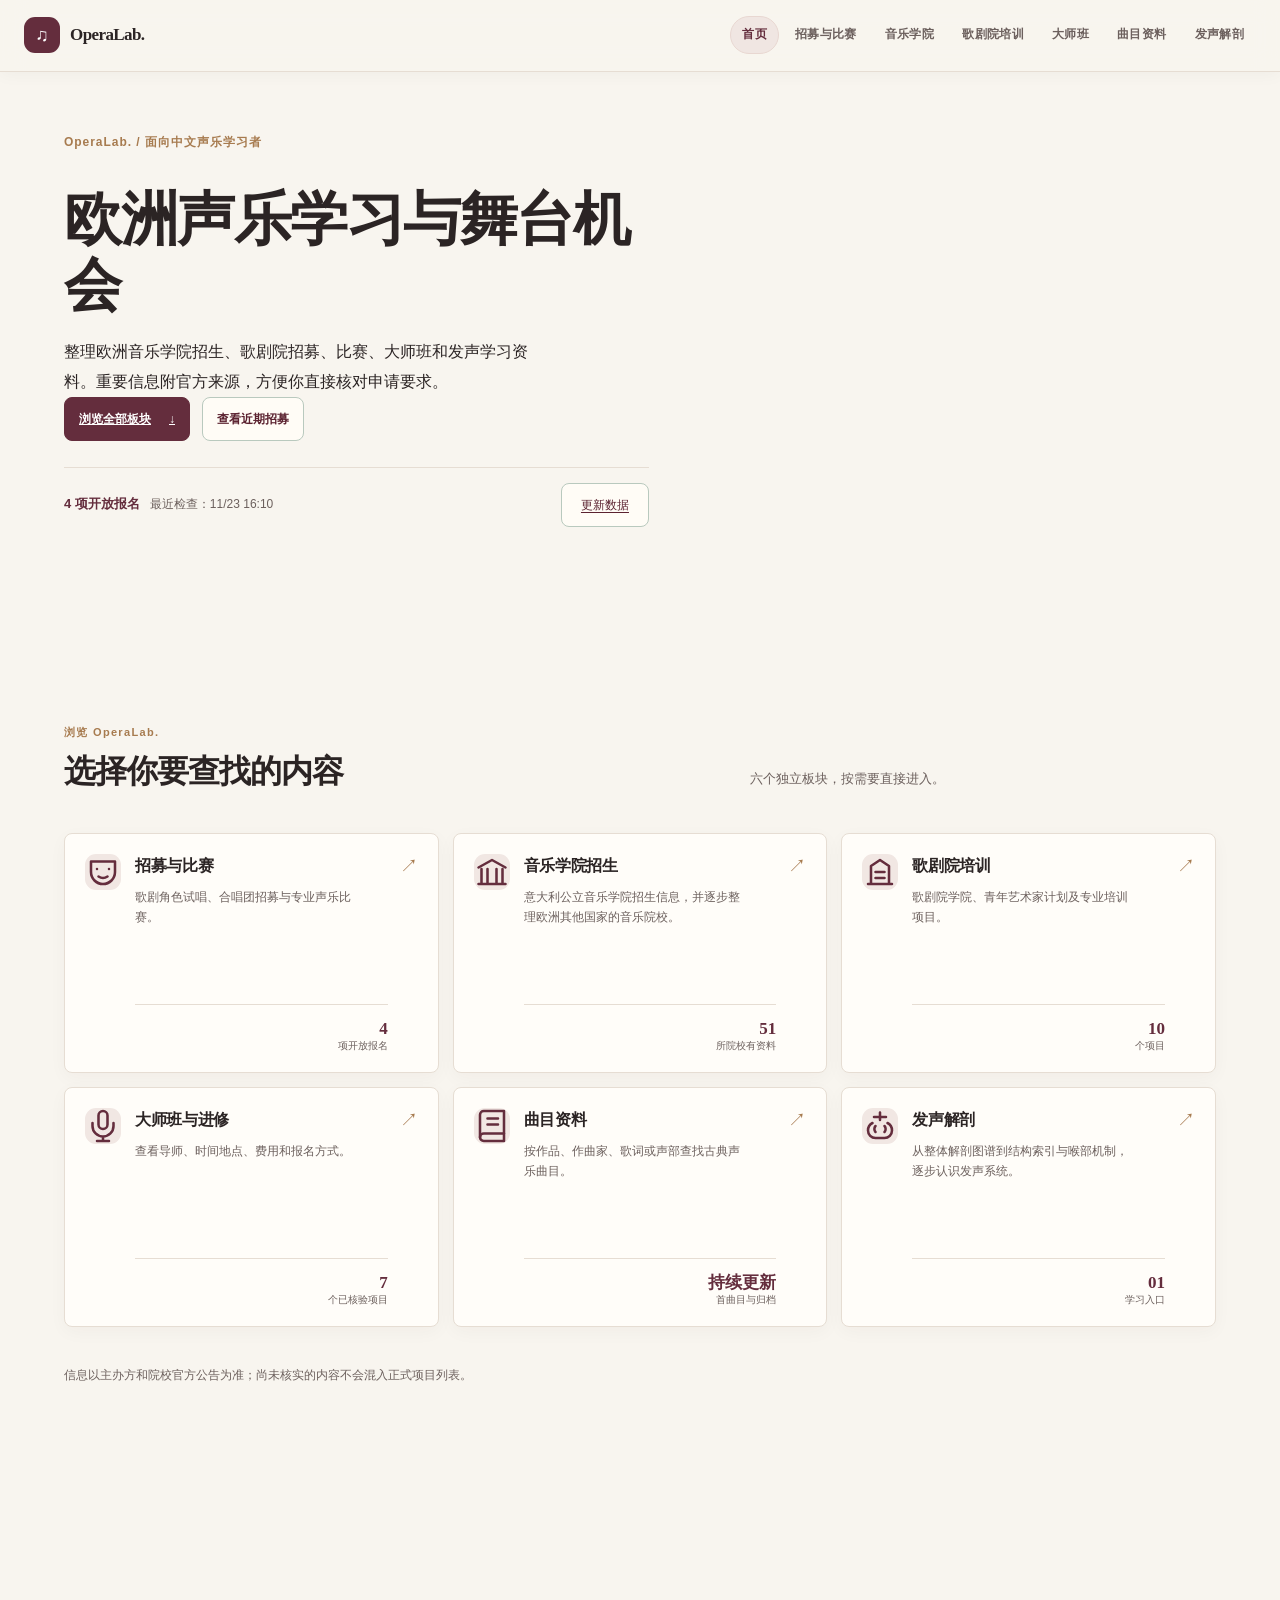
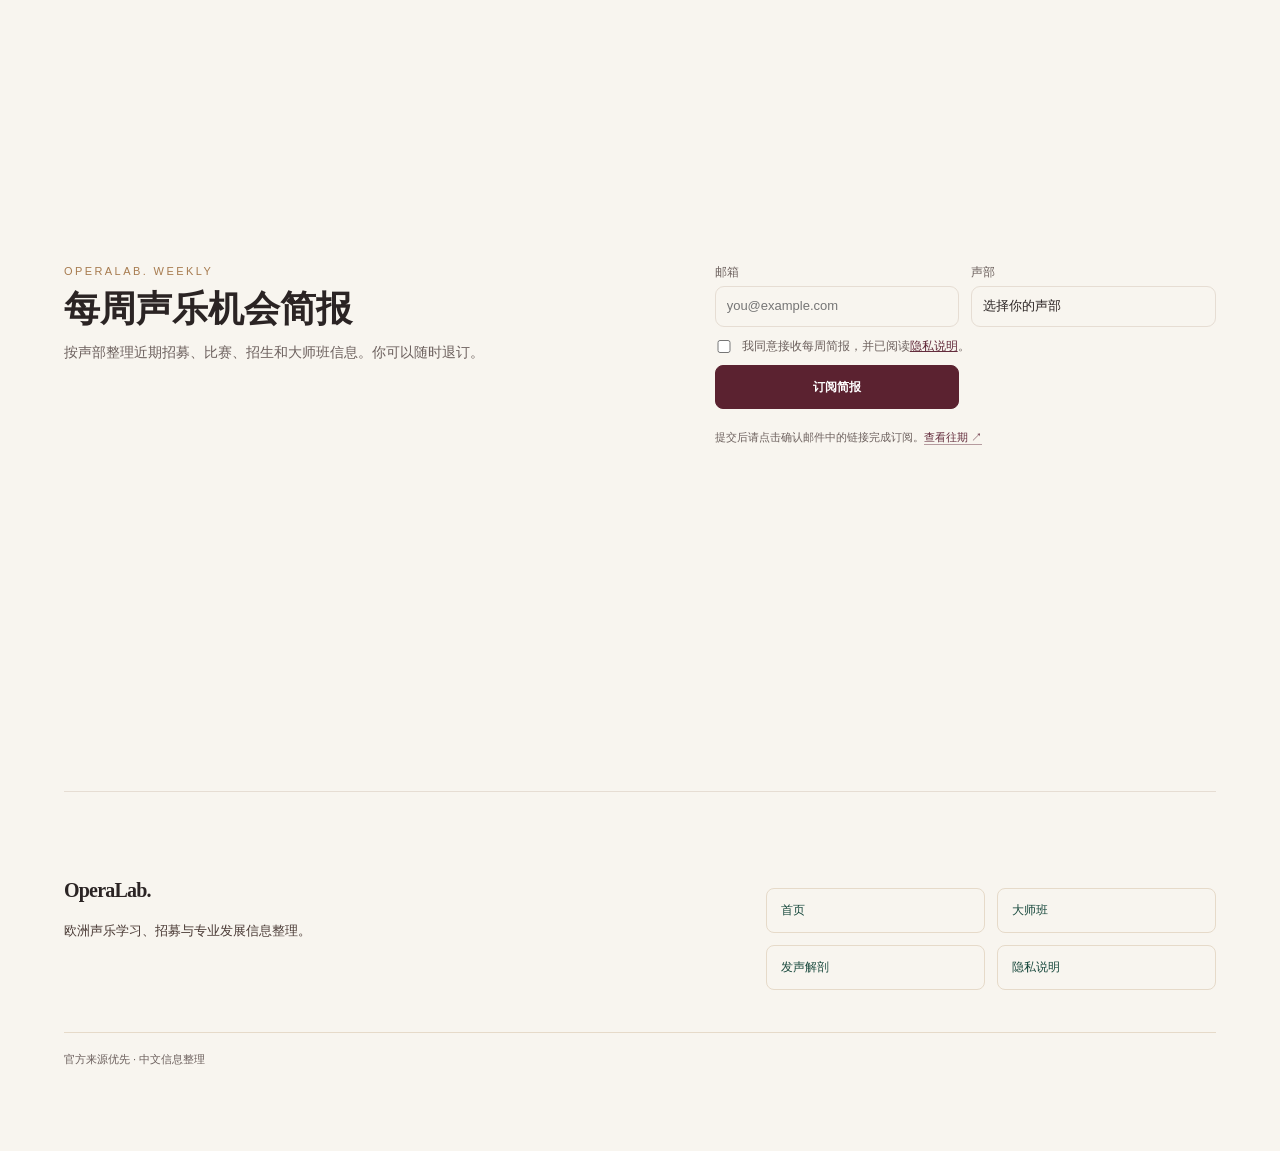
==== commit 85676478: "feat(europe): add searchable European institution candidate directory" ====
--- a/index.html
+++ b/index.html
@@ -49,9 +49,9 @@
   <link rel="stylesheet" href="taste-fix.css?v=1">
   <link rel="stylesheet" href="assets/opera-clean.css?v=1">
   <link rel="stylesheet" href="assets/motion/site-motion.css?v=1">
-  <link rel="stylesheet" href="assets/opera-release.css?v=2">
   <script>document.documentElement.classList.add('m-enter');setTimeout(()=>document.documentElement.classList.add('m-enter-done'),700)</script>
   <title>OperaLab.｜欧洲声乐机会、音乐学院招生与曲目资料</title>
+  <link rel="stylesheet" href="assets/site-system.css?v=20261123-europe">
 </head>
 <body class="taste-home">
   <header class="topbar nav">
@@ -59,6 +59,7 @@
   <div class="wrap topbar-inner">
     <a class="brand" href="./" aria-label="OperaLab. 首页"><span class="brand-mark" aria-hidden="true">♫</span><span class="brand-text">OperaLab.</span></a>
     <nav class="nav-links" aria-label="主要板块">
+      <a href="./" aria-current="page">首页</a>
       <a href="#open-calls" data-open="open-calls">招募与比赛</a>
       <a href="#conservatori" data-open="conservatori">音乐学院</a>
       <a href="#opera-academies" data-open="opera-academies">歌剧院培训</a>
@@ -93,7 +94,7 @@
   <div class="home-card-grid">
     <button class="tile" type="button" data-open="open-calls">
       <span class="tile-icon" aria-hidden="true"><svg viewBox="0 0 24 24" fill="none" stroke="currentColor" stroke-width="1.7" stroke-linecap="round" stroke-linejoin="round"><path d="M4 5h16v7a8 8 0 0 1-16 0z"/><path d="M8 10h.01M16 10h.01M9 15q3 2 6 0"/></svg></span>
-      <span class="tile-main"><span class="tile-title">招募与比赛</span><span class="tile-desc">歌剧角色试唱、合唱团招募、青年歌唱家项目和声乐比赛。</span></span>
+      <span class="tile-main"><span class="tile-title">招募与比赛</span><span class="tile-desc">歌剧角色试唱、合唱团招募与专业声乐比赛。</span></span>
       <span class="tile-stat"><b id="statCalls">—</b><small>项开放报名</small></span><span class="tile-arrow" aria-hidden="true">↗</span>
     </button>
     <button class="tile" type="button" data-open="conservatori">
@@ -103,7 +104,7 @@
     </button>
     <button class="tile" type="button" data-open="opera-academies">
       <span class="tile-icon" aria-hidden="true"><svg viewBox="0 0 24 24" fill="none" stroke="currentColor" stroke-width="1.7" stroke-linecap="round" stroke-linejoin="round"><path d="M4 20h16M6 20V8l6-4 6 4v12M9 12h6M9 16h6"/></svg></span>
-      <span class="tile-main"><span class="tile-title">歌剧院培训</span><span class="tile-desc">Accademia、青年歌唱家项目、选拔要求和舞台实践。</span></span>
+      <span class="tile-main"><span class="tile-title">歌剧院培训</span><span class="tile-desc">歌剧院学院、青年艺术家计划及专业培训项目。</span></span>
       <span class="tile-stat"><b id="statAcademies">—</b><small>个项目</small></span><span class="tile-arrow" aria-hidden="true">↗</span>
     </button>
     <a class="tile tile-link" href="masterclasses.html">
@@ -118,7 +119,7 @@
     </button>
     <a class="tile tile-link" href="voice-anatomy.html">
       <span class="tile-icon" aria-hidden="true"><svg viewBox="0 0 24 24" fill="none" stroke="currentColor" stroke-width="1.7" stroke-linecap="round" stroke-linejoin="round"><path d="M12 3v5M8 6h8M7 10c-2 1-3 3-3 5a5 5 0 0 0 5 5h6a5 5 0 0 0 5-5c0-2-1-4-3-5"/><path d="M9 12c-1 1-1 3 0 4m6-4c1 1 1 3 0 4"/></svg></span>
-      <span class="tile-main"><span class="tile-title">发声解剖</span><span class="tile-desc">通过解剖模型和生理说明，了解呼吸、喉部与声道结构。</span></span>
+      <span class="tile-main"><span class="tile-title">发声解剖</span><span class="tile-desc">从整体解剖图谱到结构索引与喉部机制，逐步认识发声系统。</span></span>
       <span class="tile-stat"><b>01</b><small>学习入口</small></span><span class="tile-arrow" aria-hidden="true">↗</span>
     </a>
   </div>
--- a/assets/site-system.css
+++ b/assets/site-system.css
@@ -0,0 +1,230 @@
+/* OperaLab. shared design system — release polish, 2026-11-23
+   One visual language across discovery, repertoire, masterclasses and voice science.
+   Page-specific layouts remain intact; this file owns shared tokens and navigation. */
+:root{
+  color-scheme:light;
+  --ol-ink:#2b2424;
+  --ol-muted:#6c605d;
+  --ol-paper:#f8f5ef;
+  --ol-surface:#fffdf9;
+  --ol-line:#e6ddd3;
+  --ol-brand:#642d3d;
+  --ol-brand-strong:#7c3c4c;
+  --ol-accent:#a77b4f;
+  --ol-radius:16px;
+  --ol-shadow:0 8px 28px rgba(52,35,32,.055);
+  --ink:var(--ol-ink);--ink-soft:var(--ol-muted);
+  --paper:var(--ol-paper);--paper-2:var(--ol-surface);--line:var(--ol-line);
+  --brand:var(--ol-brand);--brand-2:var(--ol-brand-strong);
+  --gold:var(--ol-accent);--gold-soft:#c8a77f;--action:var(--ol-brand);
+  --bg:var(--ol-paper);--surface:var(--ol-surface);--accent:var(--ol-brand);
+  --serif:Georgia,"Songti SC",serif;
+  --sans:Inter,-apple-system,BlinkMacSystemFont,"Segoe UI","PingFang SC","Microsoft YaHei",sans-serif;
+}
+html body.taste-home{
+  --ink:var(--ol-ink);--ink-soft:var(--ol-muted);--paper:var(--ol-paper);--paper-2:var(--ol-surface);
+  --line:var(--ol-line);--brand:var(--ol-brand);--brand-2:var(--ol-brand-strong);
+  --gold:var(--ol-accent);--gold-soft:#c8a77f;--action:var(--ol-brand);
+  color:var(--ol-ink);background:var(--ol-paper);
+}
+html{scroll-behavior:smooth;scroll-padding-top:112px}
+body{
+  color:var(--ol-ink);
+  background:var(--ol-paper);
+  font-family:Inter,-apple-system,BlinkMacSystemFont,"Segoe UI","PingFang SC","Hiragino Sans GB","Microsoft YaHei",sans-serif;
+}
+body::before{display:none!important}
+a{color:var(--ol-brand)}
+a:hover{color:var(--ol-brand-strong)}
+button:focus-visible,a:focus-visible,input:focus-visible,select:focus-visible,textarea:focus-visible{
+  outline:2px solid var(--ol-brand)!important;outline-offset:3px
+}
+/* Shared masthead */
+html body header.topbar{
+  position:sticky;top:0;z-index:100;
+  background:rgba(248,245,239,.94)!important;
+  border-bottom:1px solid var(--ol-line)!important;
+  box-shadow:0 3px 16px rgba(40,28,26,.035);
+  backdrop-filter:blur(16px) saturate(140%);
+}
+html body header.topbar .topbar-inner{
+  width:calc(100% - 48px);max-width:1240px;min-height:70px;
+  margin:0 auto;padding:10px 0;display:flex;align-items:center;
+  justify-content:space-between;gap:22px;flex-wrap:nowrap;
+}
+html body header.topbar .brand{display:inline-flex;align-items:center;gap:10px;flex:0 0 auto;text-decoration:none}
+html body header.topbar .brand-mark{
+  display:grid;place-items:center;width:36px;height:36px;border-radius:11px;
+  background:var(--ol-brand)!important;color:#fff!important;border:0!important;
+  font-size:18px;font-weight:600;
+}
+html body header.topbar .brand-text{
+  color:var(--ol-ink)!important;font-size:17px;font-weight:700;
+  letter-spacing:-.035em;font-family:Georgia,"Songti SC",serif;
+}
+html body header.topbar .nav-links{
+  display:flex;align-items:center;justify-content:flex-end;gap:4px;
+  min-width:0;flex:1 1 auto;flex-wrap:nowrap;overflow:visible;
+}
+html body header.topbar .nav-links a{
+  display:inline-flex;align-items:center;justify-content:center;
+  min-height:38px;padding:8px 11px;border:1px solid transparent;border-radius:999px;
+  color:var(--ol-muted)!important;font-size:12px;font-weight:600;
+  text-decoration:none;white-space:nowrap;transition:background .18s ease,color .18s ease,border-color .18s ease;
+}
+html body header.topbar .nav-links a:hover,
+html body header.topbar .nav-links a[aria-current="page"]{
+  color:var(--ol-brand)!important;background:#f0e6e2;border-color:#e8d7d1;
+}
+html body header.topbar .install-button{
+  flex:0 0 auto;min-height:38px;padding:8px 12px;border:1px solid var(--ol-line);
+  border-radius:999px;background:var(--ol-surface);color:var(--ol-brand);font-size:12px;
+}
+html body .skip-link{z-index:120;background:var(--ol-brand);color:#fff}
+html body footer.closing{
+  width:min(100% - 48px,1240px);max-width:1240px;margin:54px auto 0;
+  padding:28px 0 34px;border-top:1px solid var(--ol-line);
+  background:transparent;color:var(--ol-muted);
+}
+html body footer.closing :is(.footer-inner,.closing-inner){max-width:none}
+html body footer.closing :is(.footer-brand,.footer-copy,.closing-brand) strong{
+  color:var(--ol-ink);font-family:Georgia,"Songti SC",serif;font-size:20px;
+}
+html body footer.closing p{color:var(--ol-muted);font-size:13px;line-height:1.7}
+html body footer.closing nav{display:flex;flex-wrap:wrap;gap:8px;margin-top:14px}
+html body footer.closing nav a{
+  display:inline-flex;align-items:center;min-height:34px;padding:6px 11px;
+  border:1px solid var(--ol-line);border-radius:999px;color:var(--ol-muted);
+  font-size:12px;text-decoration:none;
+}
+html body footer.closing nav a:hover{border-color:#d7bfc0;color:var(--ol-brand)}
+html body footer.closing :is(.footer-note,small,.closing-note){display:block;margin-top:14px;color:var(--ol-muted);font-size:11px}
+/* Consistent page canvas and section rhythm */
+html body :is(.home-section,.master-wrap,.lab-wrap,.mechanism,.closing){min-width:0}
+html body main :is(.home-section,.master-list-section,.body-figure-section,.model-section,.interaction-section,.map-section){
+  scroll-margin-top:112px;
+}
+html body :is(.master-head,.lab-hero,.mechanism-hero-copy,.voice-hero,.home-hero){
+  color:var(--ol-ink);
+}
+html body :is(.master-head,.lab-hero,.home-hero){
+  border-color:var(--ol-line);
+}
+html body :is(.eyebrow,.home-kicker,.home-section-index,.lab-kicker,.anatomy-section-number){
+  color:var(--ol-accent);
+}
+html body :is(.home-section-head h2,.section-head h2,.master-list-head h2,.anatomy-section-head h2){
+  color:var(--ol-ink);
+}
+html body :is(.tile,.master-card,.card,.panel,.body-figure,.body-detail,.lab-card){
+  border-color:var(--ol-line);
+}
+html body :is(.tile,.master-card,.card,.panel,.body-figure,.body-detail,.lab-card){
+  box-shadow:var(--ol-shadow);
+}
+html body :is(.home-button--primary,.master-hero-cta,.hero-cta){
+  background:var(--ol-brand)!important;border-color:var(--ol-brand)!important;color:#fff!important;
+}
+html body :is(.home-button--primary,.master-hero-cta,.hero-cta):hover{
+  background:var(--ol-brand-strong)!important;border-color:var(--ol-brand-strong)!important;
+}
+/* A small local pathway connects the three voice-science pages. */
+html body .science-subnav{
+  width:min(100% - 48px,1240px);margin:14px auto 0;
+  display:flex;align-items:center;flex-wrap:wrap;gap:7px;
+  color:var(--ol-muted);font-size:11px;
+}
+html body .science-subnav-label{margin-right:4px;font-weight:700;letter-spacing:.04em}
+html body .science-subnav a{
+  display:inline-flex;align-items:center;min-height:32px;padding:5px 10px;
+  border:1px solid var(--ol-line);border-radius:999px;background:rgba(255,253,249,.7);
+  color:var(--ol-muted);font-size:11px;text-decoration:none;
+}
+html body .science-subnav a[aria-current="page"]{
+  color:var(--ol-brand);border-color:#d9c2c3;background:#f1e7e5;font-weight:700;
+}
+@media(max-width:1050px){
+  html body header.topbar .topbar-inner{gap:12px}
+  html body header.topbar .nav-links{justify-content:flex-start;overflow-x:auto;scrollbar-width:none}
+  html body header.topbar .nav-links::-webkit-scrollbar{display:none}
+  html body header.topbar .nav-links a{padding-inline:9px}
+}
+@media(max-width:760px){
+  html body header.topbar .topbar-inner{
+    width:calc(100% - 32px);min-height:0;padding:9px 0 7px;
+    display:grid;grid-template-columns:minmax(0,1fr) auto;gap:6px 10px;
+  }
+  html body header.topbar .brand-mark{width:32px;height:32px}
+  html body header.topbar .brand-text{font-size:15px}
+  html body header.topbar .nav-links{
+    grid-column:1/-1;grid-row:2;display:flex;justify-content:flex-start;
+    width:100%;overflow-x:auto;overflow-y:hidden;gap:5px;padding:1px 0 4px;
+    -webkit-overflow-scrolling:touch;scrollbar-width:none;
+  }
+  html body header.topbar .nav-links a{flex:0 0 auto;min-height:36px;padding:7px 10px;font-size:11px}
+  html body header.topbar .install-button{justify-self:end}
+  html body footer.closing{width:calc(100% - 32px);margin-top:36px;padding-top:22px}
+  html body .science-subnav{width:calc(100% - 32px);gap:6px}
+  html body .science-subnav-label{flex:0 0 100%}
+  html body :is(.home-section,.master-wrap,.lab-wrap,.mechanism){min-width:0}
+}
+@media(max-width:420px){
+  html body header.topbar .topbar-inner{width:calc(100% - 28px)}
+  html body header.topbar .nav-links a{padding-inline:9px}
+  html body footer.closing{width:calc(100% - 28px)}
+  html body .science-subnav{width:calc(100% - 28px)}
+}
+@media(prefers-reduced-motion:reduce){
+  html{scroll-behavior:auto}
+  html body *{animation-duration:.01ms!important;transition-duration:.01ms!important}
+}
+
+/* Homepage: six peer-level destinations, never three unrelated categories. */
+html body.taste-home #tiles .home-card-grid{
+  display:grid;grid-template-columns:repeat(3,minmax(0,1fr));gap:14px;
+}
+html body.taste-home #tiles .tile{
+  min-height:196px;padding:20px;display:grid;
+  grid-template-columns:38px minmax(0,1fr) 18px;
+  grid-template-rows:auto 1fr auto;align-items:start;gap:12px;
+  border:1px solid var(--ol-line);border-radius:16px;
+  background:var(--ol-surface);box-shadow:0 5px 18px rgba(52,35,32,.035);
+  color:var(--ol-ink);text-decoration:none;text-align:left;
+}
+html body.taste-home #tiles .tile-icon{grid-column:1;grid-row:1;width:36px;height:36px;background:#f1e7e3;color:var(--ol-brand);border-radius:11px}
+html body.taste-home #tiles .tile-main{grid-column:2;grid-row:1 / span 2;min-width:0}
+html body.taste-home #tiles .tile-title{display:block;color:var(--ol-ink);font-size:16px;font-weight:700;line-height:1.45}
+html body.taste-home #tiles .tile-desc{display:block;margin-top:7px;color:var(--ol-muted);font-size:12px;line-height:1.65;max-width:34ch}
+html body.taste-home #tiles .tile-stat{grid-column:2;grid-row:3;align-self:end;margin-top:8px;color:var(--ol-muted)}
+html body.taste-home #tiles .tile-stat b{color:var(--ol-brand);font-size:17px}
+html body.taste-home #tiles .tile-arrow{grid-column:3;grid-row:1;color:var(--ol-accent)}
+html body.taste-home #tiles .tile:hover{transform:translateY(-2px);border-color:#d8bfc0;box-shadow:0 12px 28px rgba(52,35,32,.075)}
+html body.taste-home .home-source-note{margin-top:14px;color:var(--ol-muted);font-size:12px;line-height:1.7}
+html body.master-page,html body.anatomy-page,html body.mechanism-page,html body.voice-lab-page{background:var(--ol-paper)!important;color:var(--ol-ink)}
+html body.master-page .master-head{
+  background:radial-gradient(ellipse at 88% 12%,rgba(167,123,79,.13),transparent 42%),linear-gradient(135deg,#f2e9e3,#fffdf9 72%);
+  border-color:var(--ol-line);box-shadow:var(--ol-shadow);
+}
+html body :is(.master-list-section,.body-figure-section,.model-section,.interaction-section,.map-section){
+  max-width:1240px;
+}
+html body :is(.master-card,.body-figure,.body-detail,.card,.panel,.lab-card){
+  background:var(--ol-surface);border-color:var(--ol-line);
+}
+html body :is(.lab-hero,.voice-hero,.mechanism-hero-copy) h1,
+html body .master-head h1{color:var(--ol-ink)}
+html body :is(.lab-hero,.voice-hero,.mechanism-hero-copy) :is(p,.lede){color:var(--ol-muted)}
+html body :is(.body-figure-head,.card-head){border-color:var(--ol-line)}
+@media(max-width:900px){
+  html body.taste-home #tiles .home-card-grid{grid-template-columns:repeat(2,minmax(0,1fr))}
+}
+@media(max-width:760px){
+  html body.taste-home #tiles .home-card-grid{grid-template-columns:minmax(0,1fr);gap:9px}
+  html body.taste-home #tiles .tile{min-height:0;padding:14px;grid-template-columns:34px minmax(0,1fr) 16px;grid-template-rows:auto auto}
+  html body.taste-home #tiles .tile-icon{width:32px;height:32px;grid-row:1 / span 2}
+  html body.taste-home #tiles .tile-main{grid-column:2;grid-row:1 / span 2}
+  html body.taste-home #tiles .tile-title{font-size:15px}
+  html body.taste-home #tiles .tile-desc{max-width:none;margin-top:4px}
+  html body.taste-home #tiles .tile-stat{grid-column:2;grid-row:3;margin-top:5px}
+  html body.taste-home #tiles .tile-arrow{grid-column:3;grid-row:1}
+}
